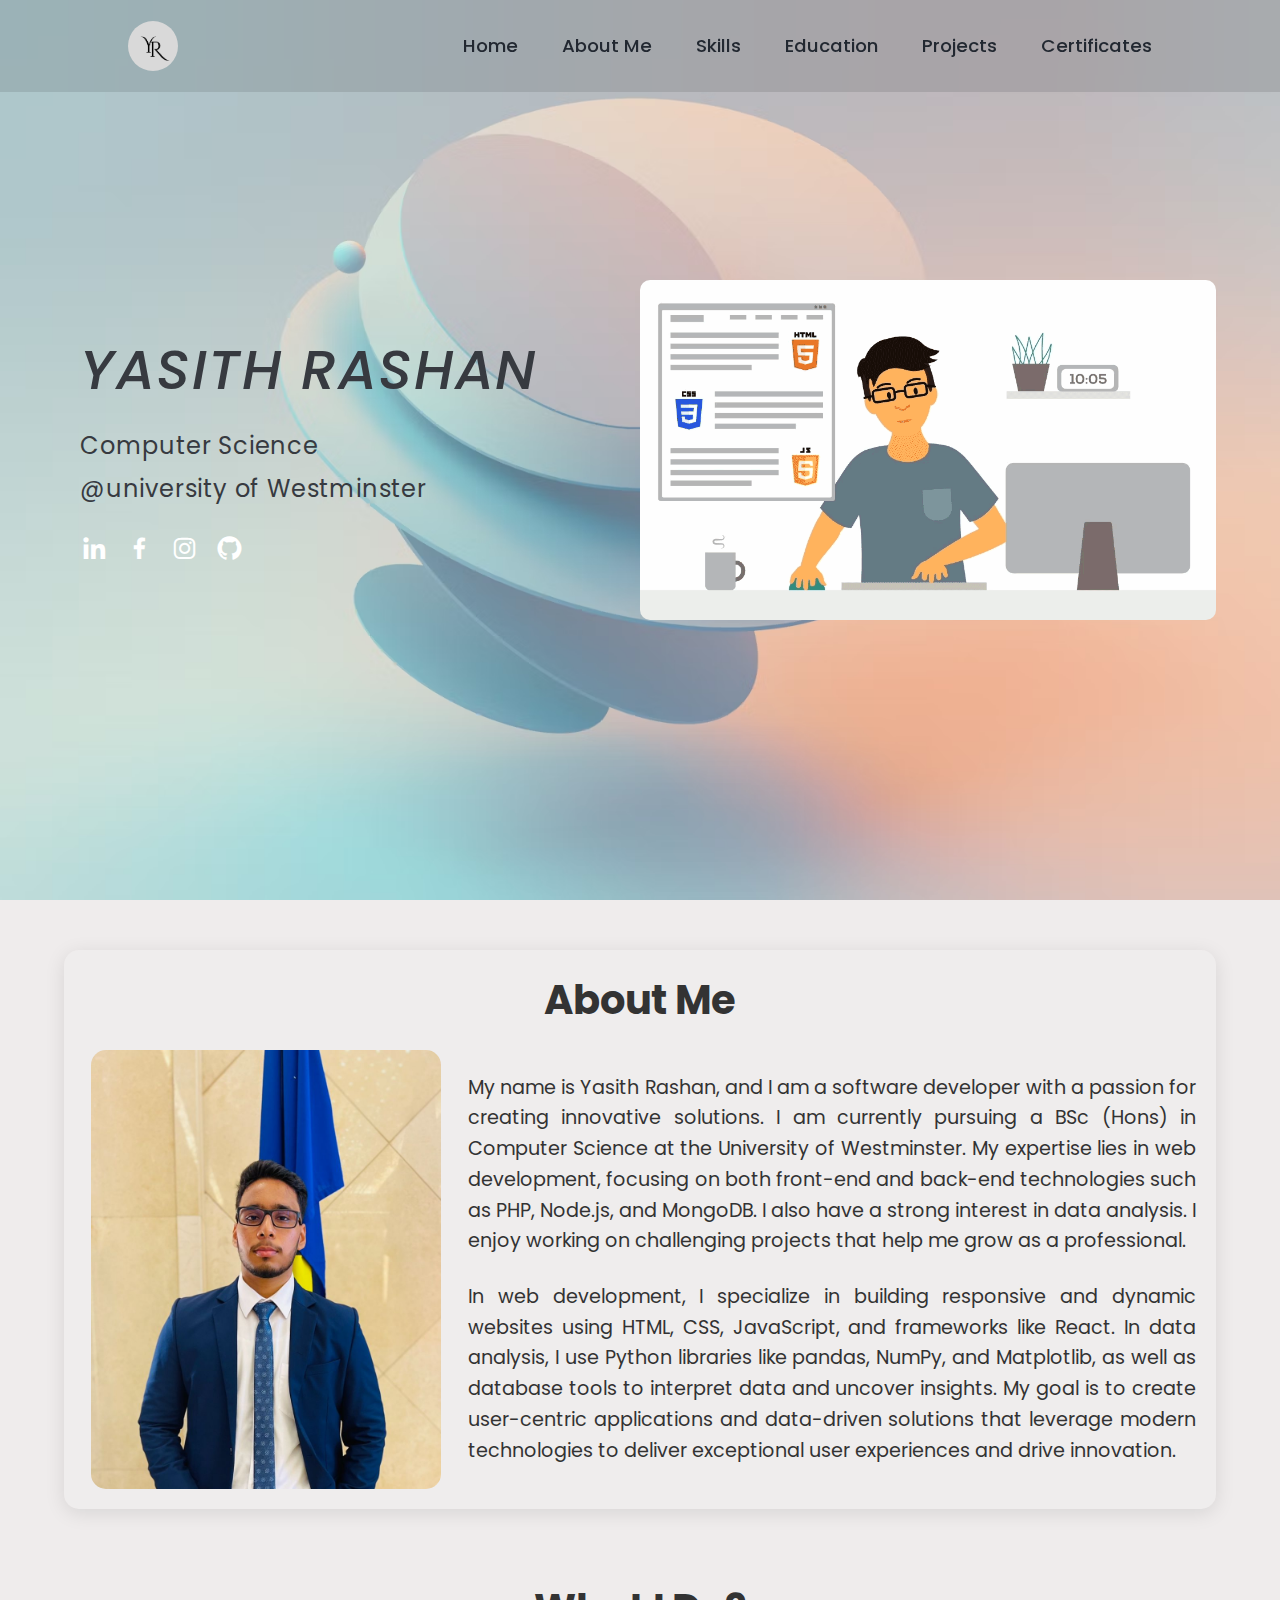
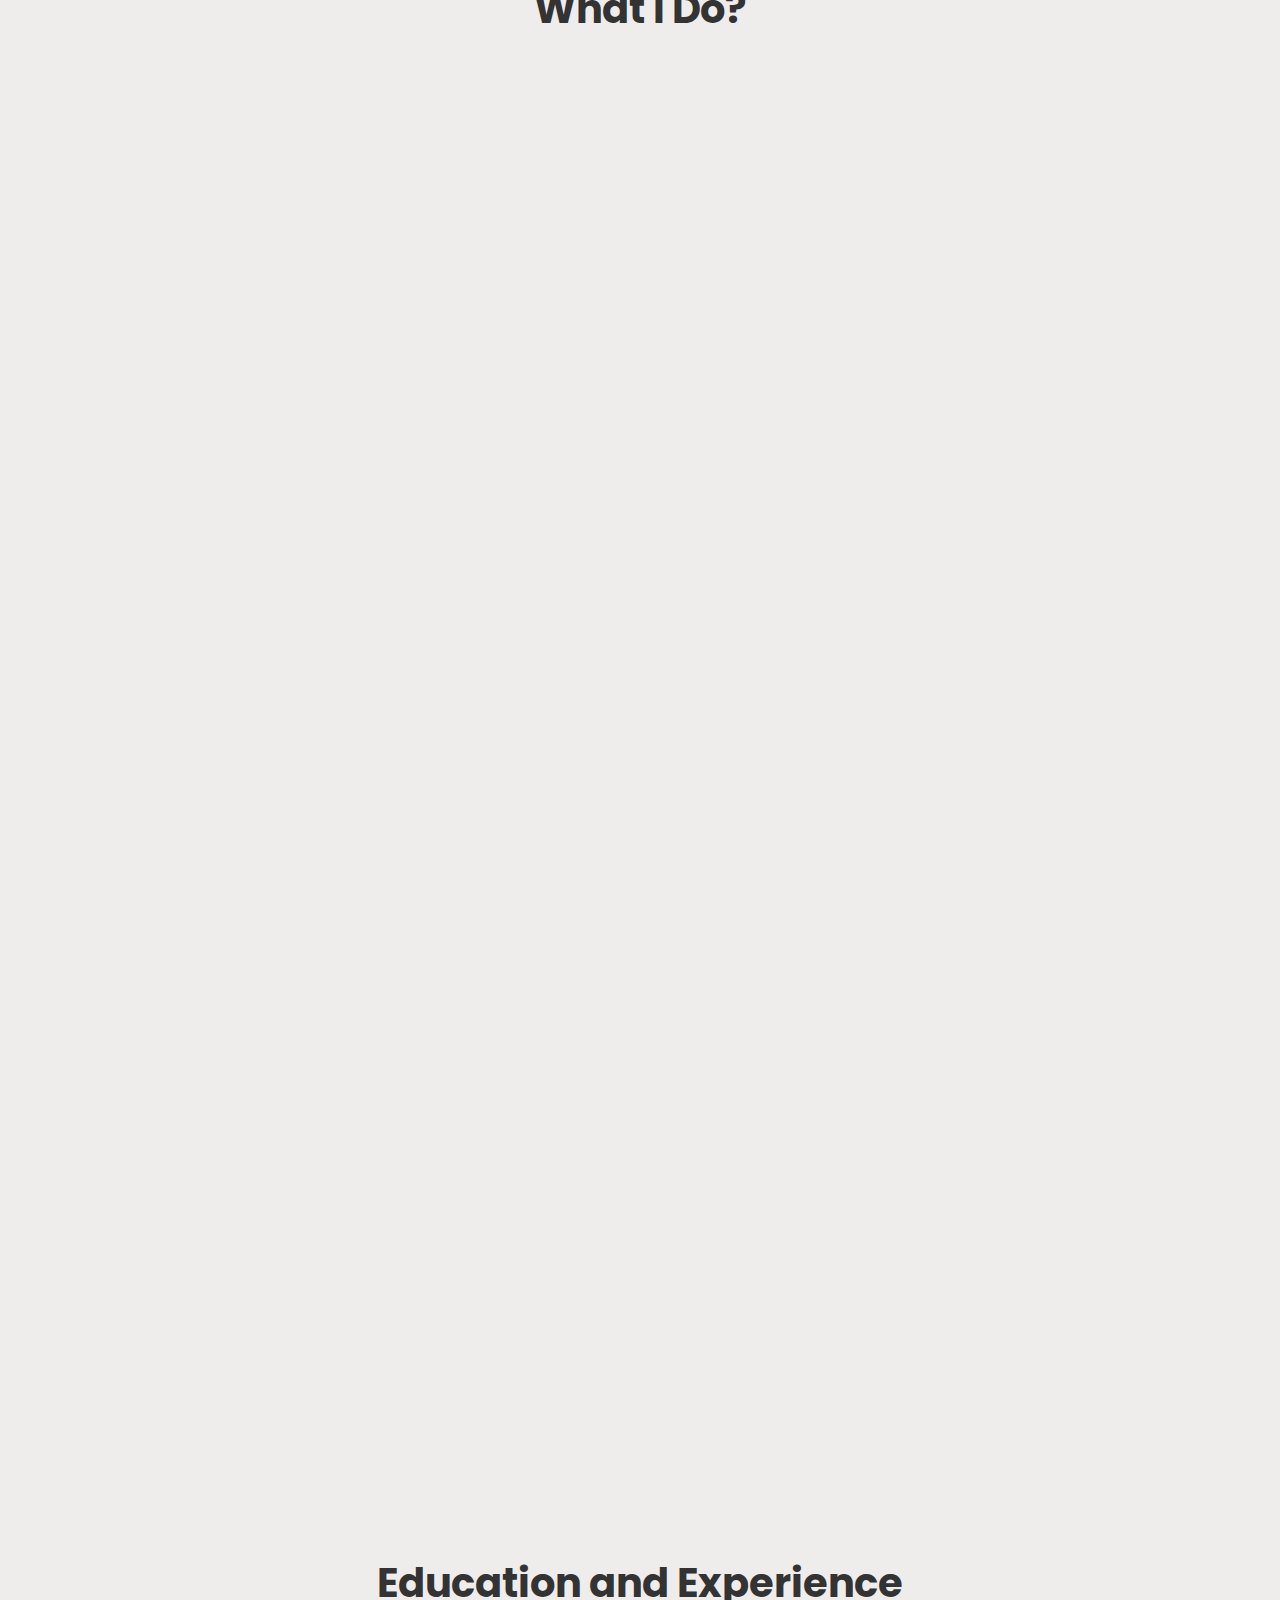
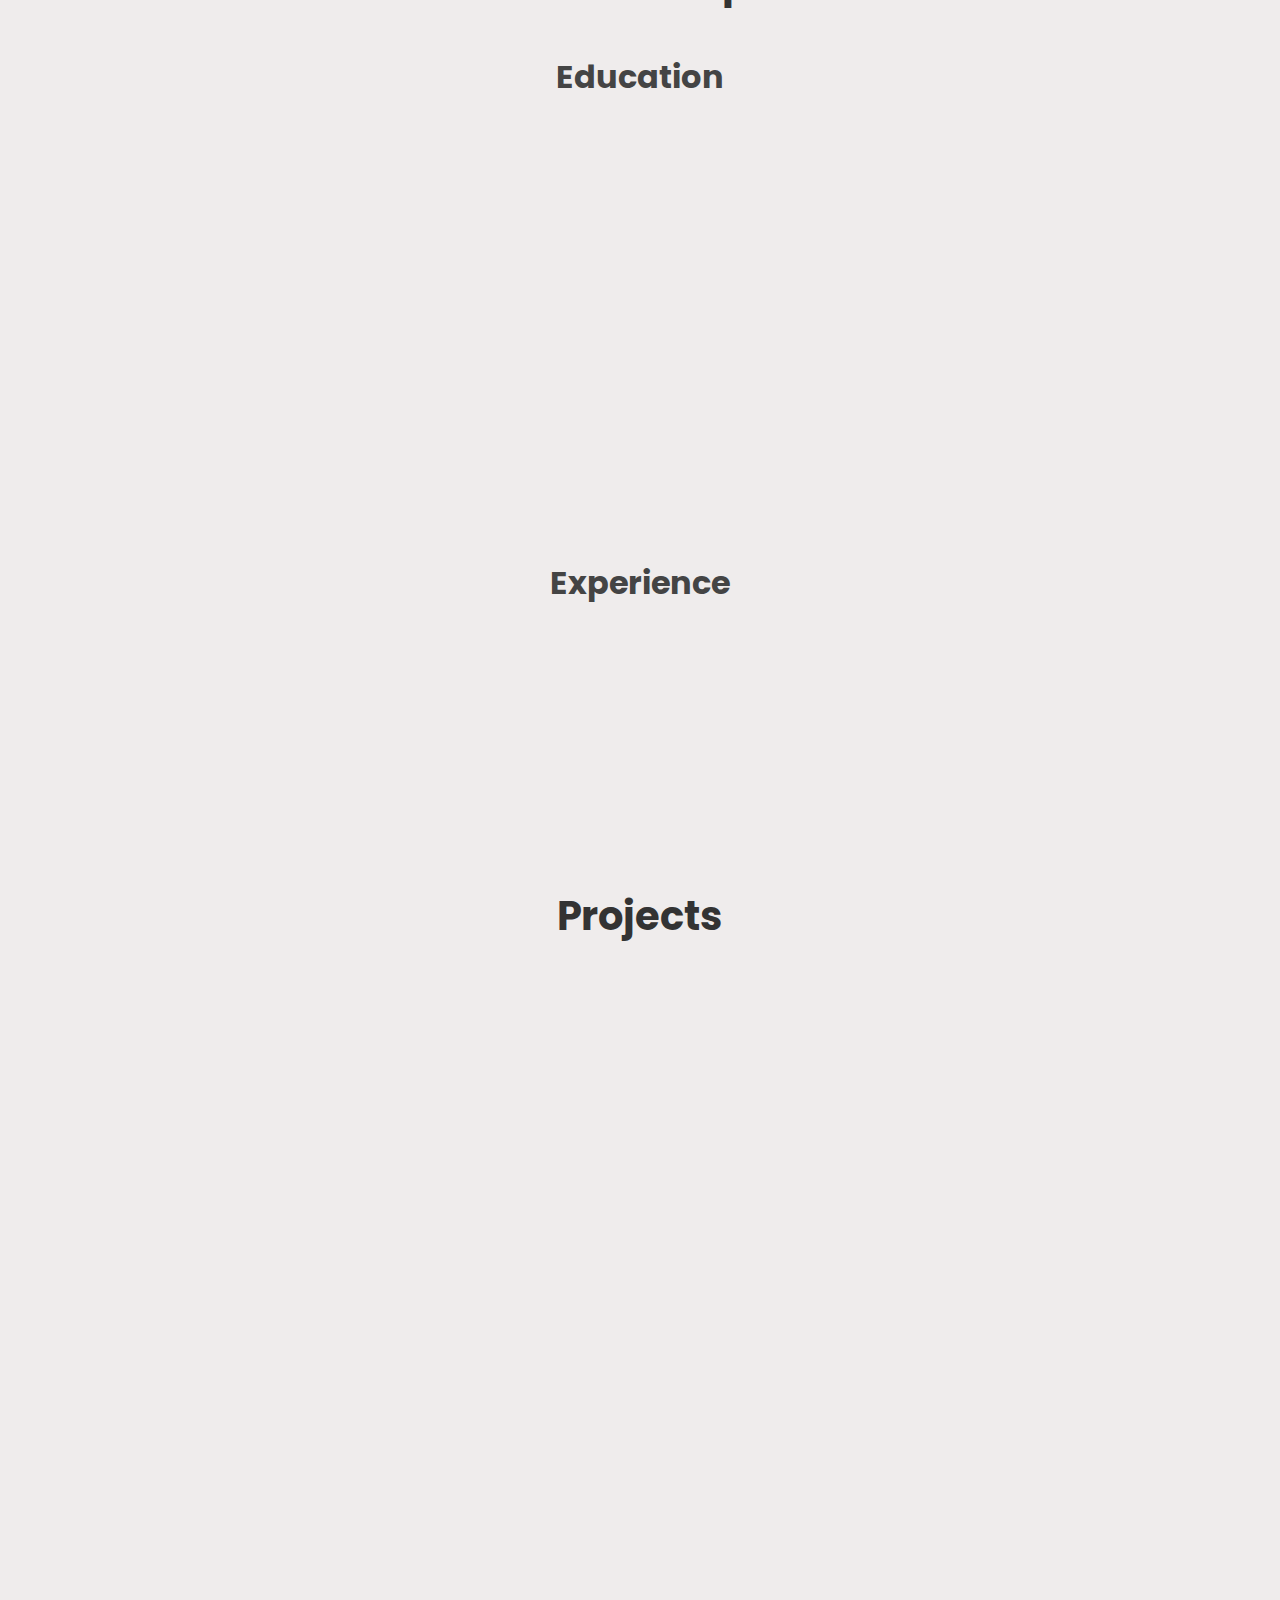
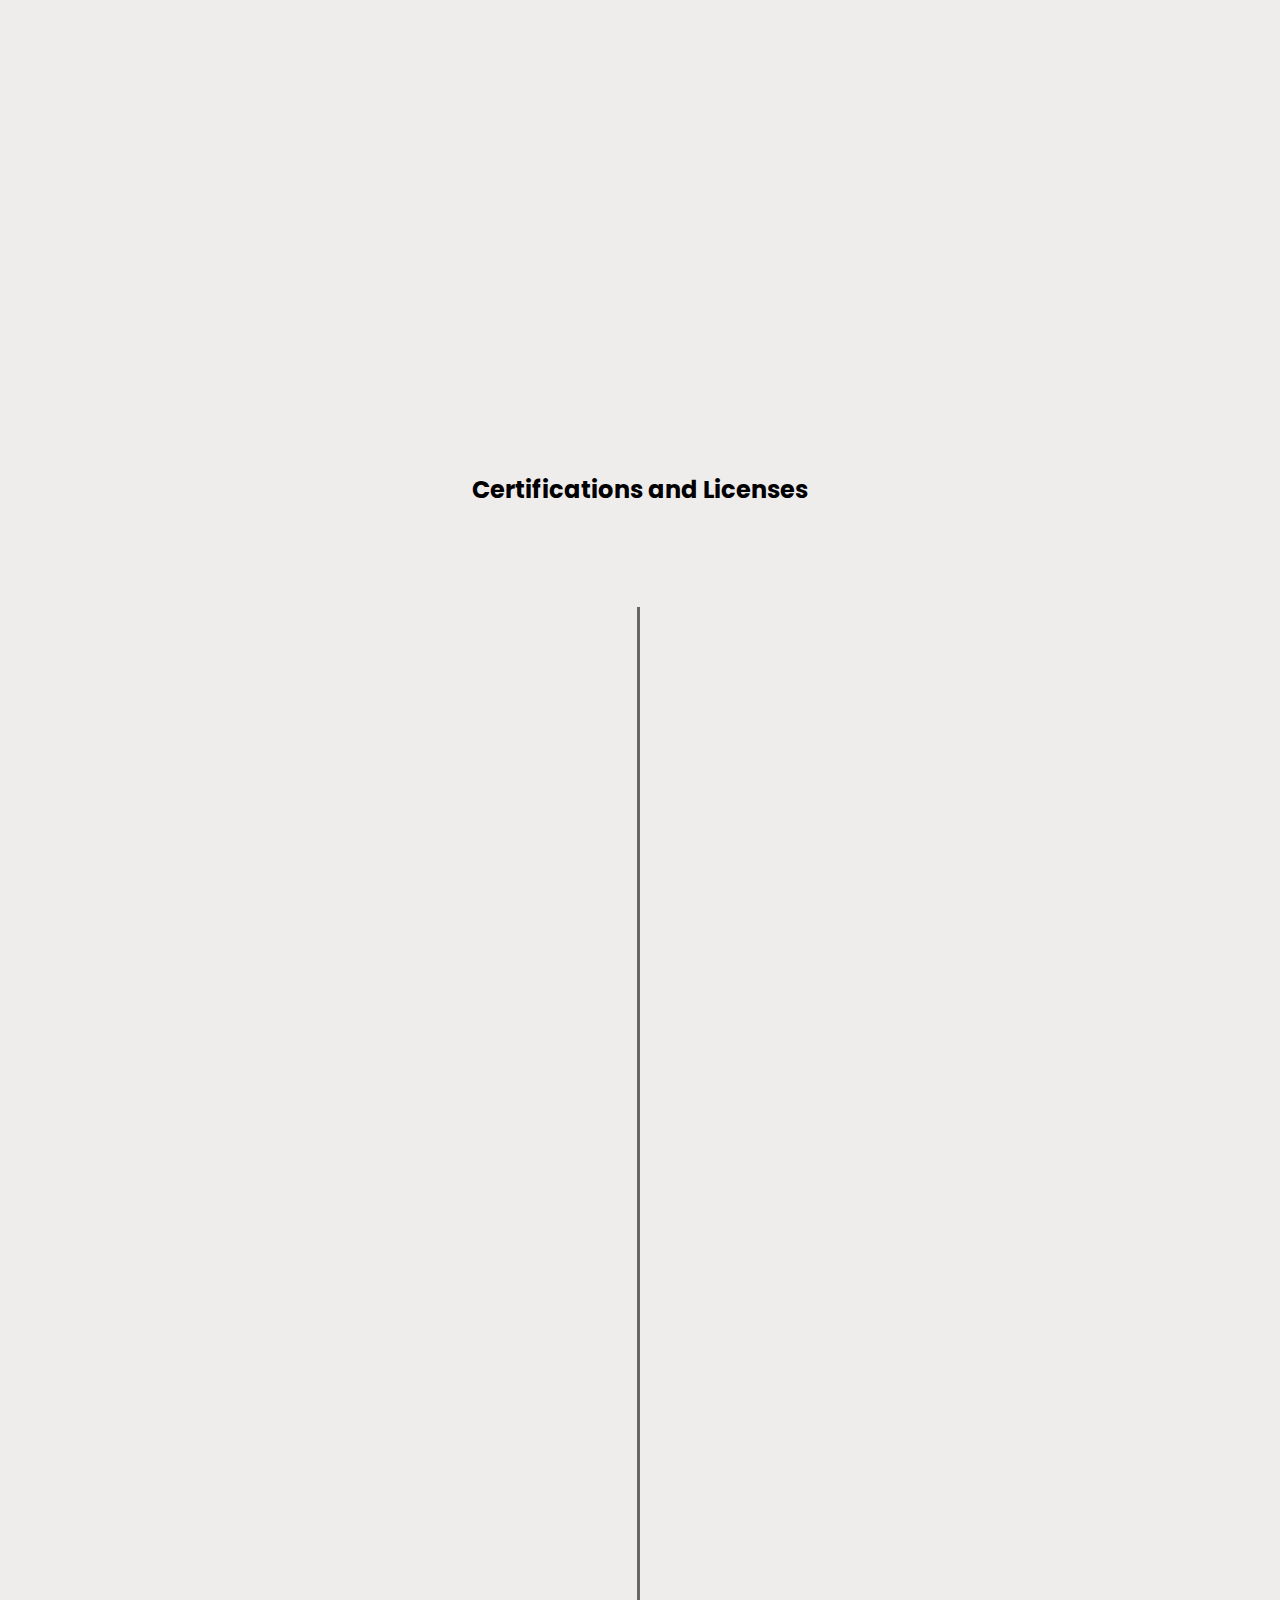
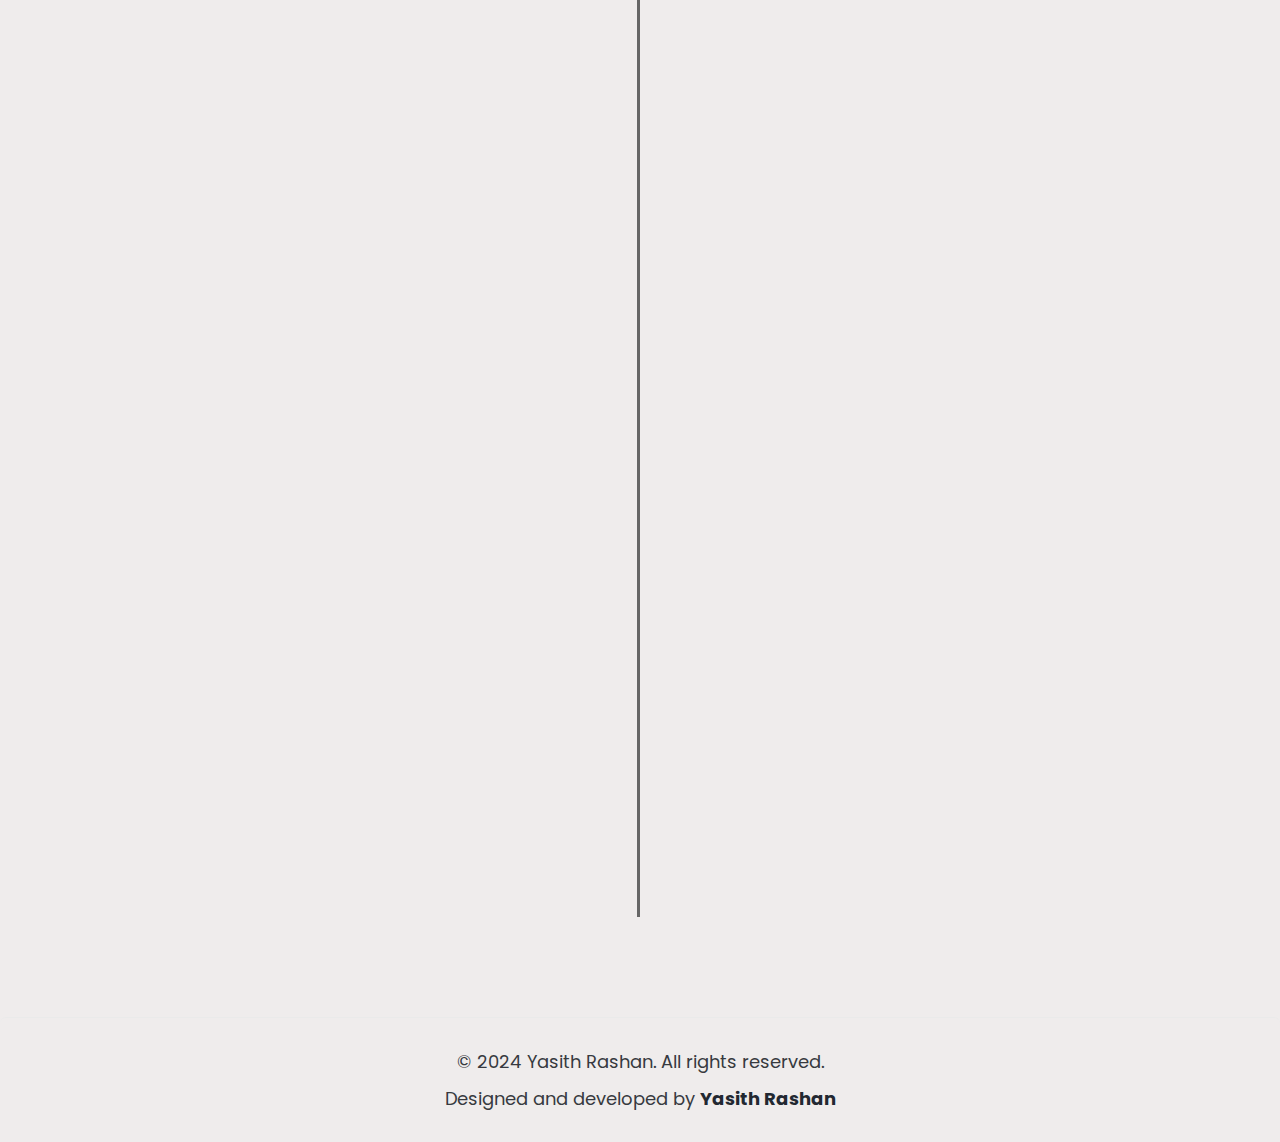
==== index.html @ 1d03f6ee "Add styles" ====
<!DOCTYPE html>
<html lang="en">
<head>
    <meta charset="UTF-8">
    <meta name="viewport" content="width=device-width, initial-scale=1.0">
    <link href='https://unpkg.com/boxicons@2.1.4/css/boxicons.min.css' rel='stylesheet'>
    <title>Yasith Rashan</title>

    <!-- Links  -->

    <link rel="stylesheet" href="css-files/hero-section.css">
    <link rel="stylesheet" href="css-files/about-me-section.css">
    <link rel="stylesheet" href="css-files/skill-section.css">
    <link rel="stylesheet" href="css-files/education-section.css">
    <link rel="stylesheet" href="css-files/certification-section.css">
    <link rel="stylesheet" href="css-files/project-section.css">
    <link rel="stylesheet" href="css-files/footer-section.css">
    <link rel="stylesheet" href="css-files/go-to-top.css">

</head>
<body>

    <!-- ****************************************** First Container *******************************************  -->

    <div class="first-container" id="home">

        <!-- ***************************************Navigation Bar *******************************************  -->
        <header class="header">
            <img src="assets/Logo.png" alt="Logo">

            <input type="checkbox" id="check">
            <label for="check" class="icons">
                <i class='bx bx-menu' id="menu-icon"></i>
                <i class='bx bx-x' id="close-icon"></i>
            </label>

            <nav class="navbar">
                <a href="#home" style="--i:0;" onclick="closeNavbar()">Home</a>
                <a href="#about-me" style="--i:1;" onclick="closeNavbar()">About Me</a>
                <a href="#skills" style="--i:2;" onclick="closeNavbar()">Skills</a>
                <a href="#education" style="--i:3;" onclick="closeNavbar()">Education</a>
                <a href="#projects" style="--i:4;" onclick="closeNavbar()">Projects</a>
                <a href="#certificates" style="--i:3;" onclick="closeNavbar()">Certificates</a>

            </nav>
        </header>

        <a href="#" class="go-to-top" id="goToTop">
            <i class="bx bx-up-arrow-alt"></i>
        </a>
        

        <!-- ************************************Display Section ******************************************** -->

        <div class="hero-section">
            <div class="hero-details">
                <h1>YASITH RASHAN</h1>
                <h3>Computer Science</h3>
                <h3>@university of Westminster</h3>

                <div class="social-media-icons">
                    <a href="https://www.linkedin.com/in/yasith-rashan-a44b54295/" target="_blank" class="social-icon">
                        <i class='bx bxl-linkedin'></i>
                    </a>
                    <a href="https://www.facebook.com/share/QK5w5FniqzztccF5/?mibextid=LQQJ4d"target="_blank" class="social-icon">
                        <i class='bx bxl-facebook'></i>
                    </a>
                    <a href="https://www.instagram.com/yxsiya?igsh=MXowbGZyZjNlNXlx&utm_source=qr" target="_blank" class="social-icon">
                        <i class='bx bxl-instagram'></i>
                    </a>
                    <a href="https://github.com/yasithrashan2003" target="_blank" class="social-icon">
                        <i class='bx bxl-github'></i>
                    </a>
                </div>
            </div>

            <div class="gif-image-section">
                <img src="assets/Background Gif.gif" alt="">
            </div>
        </div>
    </div>


    <!--  ******************************About Me Section ********************************************************** -->

    <div class="about-me-container" id="about-me">
        <h1 class="about-me-title">About Me</h1>
        <div class="about-me-content">
            <div class="col-1">
                <img src="assets/yasith.jpeg" alt="Your Photo">
            </div>
            <div class="details">
                <p class="about-me-text">
                    My name is Yasith Rashan, and I am a software developer with a passion for creating innovative solutions. I am currently pursuing a BSc (Hons) in Computer Science at the University of Westminster. My expertise lies in web development, focusing on both front-end and back-end technologies such as PHP, Node.js, and MongoDB. I also have a strong interest in data analysis. I enjoy working on challenging projects that help me grow as a professional.
                </p>
                <br>
                <p class="about-me-text">
                    In web development, I specialize in building responsive and dynamic websites using HTML, CSS, JavaScript, and frameworks like React. In data analysis, I use Python libraries like pandas, NumPy, and Matplotlib, as well as database tools to interpret data and uncover insights. My goal is to create user-centric applications and data-driven solutions that leverage modern technologies to deliver exceptional user experiences and drive innovation.
                </p>
            </div>
        </div>
    </div>
    


    <!-- ***************************************** Skills Section *********************************************************  -->


    <div class="skill-container" id="skills">
        <h1>What I Do?</h1>
        <div class="skill-category">
            <h2>Web Development</h2>
            <img src="assets/web Development.gif" alt="Web development skills">
            <p>
                As a web developer, I am proficient in creating dynamic and responsive websites. My experience includes working with HTML5, CSS3, JavaScript, and Bootstrap to build interactive and visually appealing web applications. I focus on writing clean, maintainable code and implementing best practices to ensure high-quality user experiences.
            </p>
            
            <h3>Tools I Used</h3>
            <div class="skills-images">
                <img src="assets/html5.webp" alt="HTML5">
                <img src="assets/css logo.webp" alt="CSS3">
                <img src="assets/Java-Script-Logo.png" alt="JavaScript">
                <img src="assets/Bootstrap_logo.png" alt="Bootstrap">

            </div>
        </div>
        
        <div class="skill-category">
            <h2>Data Analyst</h2>
            <img src="assets/Data Analyst.gif" alt="Data analysis skills">
            <p>
                In my role as a data analyst, I specialize in transforming raw data into actionable insights. I use various tools and techniques to analyze data, create visualizations, and generate reports that support data-driven decision-making. My expertise includes working with Power BI, Tableau, Excel, MySQL, and Python libraries such as pandas, NumPy, and Matplotlib to uncover trends, patterns, and key metrics.
            </p>
            
            <h3>Tools I Used</h3>
            <div class="skills-images">
                <img src="assets/Microsoft-Power-BI-Symbol.png" alt="Power BI">
                <img src="assets/Tableau-Logo.png" alt="Tableau">
                <img src="assets/excel-logo.webp" alt="Excel">
                <img src="assets/Sql_data_base_with_logo.png" alt="sql">
                <img src="assets/Python-logo-notext.svg.png" alt="Python">
                
            </div>
        </div>
    </div>


    <!-- ********************************** Education Section ************************************************************* -->

    <div class="education-container" id="education">
        <h1>Education and Experience</h1>
        <main class="row">
            <!-- Education Section -->
            <section class="col">
                <header class="title">
                    <h2>Education</h2>
                </header>
                <div class="contents">
                    
                    <div class="box">
                        <div class="education-logo">
                            <img src="assets/UOW.jpg" alt="University of Westminster">
                        </div>
                        <div class="education-text">
                            <h4>2023 - Current</h4>
                            <h3>BSc (Hons) Computer Science</h3>
                            <p>Currently pursuing a BSc (Hons) in Computer Science at the University of Westminster, focusing on advanced programming and software development.</p>
                        </div>
                    </div>

                    <div class="box">
                        <div class="education-logo">
                            <img src="assets/IIT.png" alt="IIT">
                        </div>
                        <div class="education-text">
                            <h4>2023 JAN - 2023 SEP</h4>
                            <h3>Foundation Certificate in Higher Education</h3>
                            <p>Obtained a Foundation Certificate in Higher Education from the Informatics Institute of Technology, awarded with merit for outstanding performance.</p>
                        </div>
                    </div>

                    <div class="box">
                        <div class="education-logo">
                            <img src="assets/IIT.png" alt="IIT">
                        </div>
                        <div class="education-text">
                            <h4>2023 JAN - 2023 SEP</h4>
                            <h3>Foundation Certificate in Higher Education</h3>
                            <p>Obtained a Foundation Certificate in Higher Education from the Informatics Institute of Technology, awarded with merit for outstanding performance.</p>
                        </div>
                    </div>

                    
                </div>
            </section>
    
            <!-- Experience Section -->
            <section class="col">
                <header class="title">
                    <h2>Experience</h2>
                </header>
                <div class="contents">
                    <div class="box">
                        <div class="education-logo">
                            <img src="" alt="">
                        </div>
                        <div class="education-text">
                            <h4>-</h4>
                            <h3>-</h3>
                            <p>No professional experience to date.</p>
                        </div>
                    </div>
                </div>
            </section>
        </main>
    </div>



    
    <!--  ************************************ Project Sections ******************************************************  -->


    <div class="projects-container" id="projects">
        <h1>Projects</h1>
        <main class="proj-row">
            <!-- Project Section -->
            <section class="proj-col">

                <div class="project-contents">
                    
                    <div class="project-box">
                        <img src="assets/Portfolio-Website.jpg" alt="Personal Portfolio Website" class="project-img">
                        <div class="project-details">
                            <h4>Personal Portfolio Website</h4>
                            <h3>2024 AUG</h3>
                            <p>I created a personal portfolio website using HTML, CSS, and JavaScript.</p>
                            <div class="project-links">
                                <a href="https://yasith-rashan-website.vercel.app/" target="_blank">Live Demo</a>
                                <a href="https://github.com/yasithrashan2003/Yasith-Rashan-Website" target="_blank">GitHub</a>
                            </div>
                        </div>
                    </div>
    
                    <div class="project-box">
                        <img src="assets/Music -Player-Project.jpg" alt="Music Player App" class="project-img">
                        <div class="project-details">
                            <h4>Music Player App</h4>
                            <h3>2024 AUG</h3>
                            <p>A web application for playing music tracks with features such as progress tracking and playlist management.</p>
                            <div class="project-links">
                                <a href="https://yasithrashan2003.github.io/Music-Player/" target="_blank">Live Demo</a>
                                <a href="https://github.com/yasithrashan2003/Music-Player" target="_blank">GitHub</a>
                            </div>
                        </div>
                    </div>
    
                    <div class="project-box">
                        <img src="assets/qrcode.jpg" alt="QR Code Generator" class="project-img">
                        <div class="project-details">
                            <h4>Python QR Code Generator</h4>
                            <h3>2024 AUG</h3>
                            <p>Developed a Python-based tool to generate QR codes for my portfolio, enhancing accessibility and ease of sharing. The project showcases my ability to integrate Python scripting for practical applications.</p>
                            <div class="project-links">
                                <a href="https://github.com/yasithrashan2003/Python-QR-Code" target="_blank">GitHub</a>
                            </div>
                        </div>
                    </div>
    
                    <div class="project-box">
                        <img src="assets/Tablue Project.png" alt="AirBnB Tableau Project" class="project-img">
                        <div class="project-details">
                            <h4>AirBnB Tableau Project</h4>
                            <h3>2024 JUL</h3>
                            <p>An interactive web application that provides a dynamic and visually engaging platform for exploring and managing AirBnB listings. Features include advanced search filters, user reviews, and booking options, all designed to enhance the user experience.</p>
                            <div class="project-links">
                                <a href="https://public.tableau.com/app/profile/yasith.rashan/viz/AirBnBFullProject_17225271825220/Dashboard1" target="_blank">Live Demo</a>
                                <a href="https://github.com/yasithrashan2003" target="_blank">GitHub</a>
                            </div>
                        </div>
                    </div>    
    
                    <div class="project-box">
                        <img src="assets/Power Bi Project.png" alt="World Population Growth Dashboard" class="project-img">
                        <div class="project-details">
                            <h4>World Population Growth</h4>
                            <h3>2024 JUL</h3>
                            <p>Developed an interactive Power BI dashboard to visualize global population trends in 2023 and 2024. By transforming complex demographic data into clear visualizations, I provided actionable insights for stakeholders. Key features include interactive maps, demographic breakdowns, and trend analysis, enabling data-driven decision-making.</p>
                            <div class="project-links">
                                <a href="https://app.powerbi.com/view?r=eyJrIjoiZmUyNjMzYjMtZThiNy00ZmQ5LWFmYjItNmM4M2YwNTQyZDU2IiwidCI6IjlhNWI1NjkxLWE0NTEtNDllNy05M2RlLTljNjFjYjA0MzI4YiIsImMiOjEwfQ%3D%3D" target="_blank">Live Demo</a>
                                <a href="https://github.com/yasithrashan2003" target="_blank">GitHub</a>
                            </div>
                        </div>
                    </div>    
                </div>
        



            </section>
        </main>
    </div>
    

    <!-- *********************** Certifications and Licenses Section **************************  -->

    <div class="certificate-boxes" id="certificates">
        <div class="certification-title">
            <h2>Certifications and Licenses</h2> 
        </div>

        <div class="timeline">
            <div class="certificate-container left-container">
                <img src="assets/IIT.png" alt="">
                <div class="text-box">
                    <h2>Analyzing and Visualization Data with MS Power BI</h2>
                    <small>2024-2024</small>
                    <p>Informatics Institute of Technology</p>
                    <span class="left-container-arrow"></span>

                    <div class="certificate-image">
                        <img src="assets/Certificates/Power Bi.jpg" alt="">
                    </div>

                </div>
            </div>

            <div class="certificate-container right-container">
                <img src="assets/University_of_Moratuwa_logo.png" alt="">
                <div class="text-box">
                    <h2>Python for Beginners</h2>
                    <small>2024-2024</small>
                    <p>University of Moratuwa</p>
                    <span class="right-container-arrow"></span>

                    <div class="certificate-image">
                        <img src="assets/Certificates/Moratuwa Python.jpg" alt="">
                    </div>

                </div>
            </div>


            <div class="certificate-container left-container">
                <img src="assets/Linkdin-Logo.png" alt="">
                <div class="text-box">
                    <h2>Java Object Oriented Programming</h2>
                    <small>2024-2024</small>
                    <p>LinkedIn Learning</p>
                    <span class="left-container-arrow"></span>
                    <div class="certificate-image">
                        <img src="assets/Certificates/Java oop.png" alt="">
                    </div>
                </div>
            </div>

            <div class="certificate-container right-container">
                <img src="assets/Linkdin-Logo.png" alt="">
                <div class="text-box">
                    <h2>Java Beginners</h2>
                    <small>2024-2024</small>
                    <p>Linkdin Learning</p>
                    <span class="right-container-arrow"></span>
                    <div class="certificate-image">
                        <img src="assets/Certificates/Java.png" alt="">
                    </div>
                </div>
            </div>

            <div class="certificate-container left-container">
                <img src="assets/HackerRank_Icon-1000px.png" alt="">
                <div class="text-box">
                    <h2>SQL Beginners</h2>
                    <small>2024-2024</small>
                    <p>Hacker Rank</p>
                    <span class="left-container-arrow"></span>
                    <div class="certificate-image">
                        <img src="assets/Certificates/SQL HR.png" alt="">
                    </div>
                </div>
            </div>

            <div class="certificate-container right-container">
                <img src="assets/Linkdin-Logo.png" alt="">
                <div class="text-box">
                    <h2>Tableau to Discover Buisness Inteligence</h2>
                    <small>2024-2024</small>
                    <p>Linkdin Learning</p>
                    <span class="right-container-arrow"></span>
                    <div class="certificate-image">
                        <img src="assets/Certificates/Tableau-Certificate.png" alt="">
                    </div>
                </div>
            </div>




        </div>
    </div>




    <!-- ****************************************** Footer Section *********************** -->

     <footer>
        <div class="footer-content">
            <p>&copy; 2024 Yasith Rashan. All rights reserved.</p>
            <p>Designed and developed by <a href="" target="_blank">Yasith Rashan</a></p>
        </div>
    </footer>


    <!-- Java Script  -->
     <script src="script-files/certificate-script.js"></script>
     <script src="script-files/project-script.js"></script>
     <script src="script-files/education-script.js"></script>
     <script src="script-files/skill-sript.js"></script>
     <script src="script-files/nav-bar-script.js"></script>
     <script src="script-files/go-to-top-script.js"></script>

</body>
</html>
---- css-files/hero-section.css ----
@import url('https://fonts.googleapis.com/css2?family=Poppins:ital,wght@0,100;0,200;0,300;0,400;1,500&display=swap');

* {
    margin: 0;
    padding: 0;
    box-sizing: border-box;
    font-family: "Poppins", sans-serif;
}

body {
    margin: 0;
    width: 100%;
    overflow-x: hidden;
    /* background-image: url('../assets/White-Background.avif'); 
    background-size: cover;
    background-position: center;
    background-attachment: fixed; */
    /* background: #EEEDEB; */
    background: #EFECEC;
    
    
}

/* Navigation Bar Css */
.header {
    position: fixed;
    top: 0;
    left: 0;
    width: 100%;
    padding: 1.3rem 10%;
    display: flex;
    justify-content: space-between;
    align-items: center;
    z-index: 100;
    
}

.header::before {
    content: "";
    position: absolute;
    top: 0;
    left: 0;
    width: 100%;
    height: 100%;
    background: rgba(0, 0, 0, 0.1);
    backdrop-filter: blur(50px);
    z-index: -1;
}




.header img {
    width: 50px;
    border-radius: 50%;
}

.navbar a {
    text-decoration: none;
    font-size: 1.15rem;
    color:#222831;
    font-weight: 500;
    margin-left: 2.5rem;
}

#check {
    display: none;
}

.icons {
    position: absolute;
    right: 5%;
    font-size: 2.8rem;
    color: #1E201E;
    cursor: pointer;
    display: none;
}

/* Breakpoints */
@media (max-width: 992px) {
    .header {
        padding: 1.3rem 5%;
    }
}

@media (max-width: 880px) {
    .icons {
        display: inline-flex;
        color: #373A40;
    }

    #check:checked ~ .icons #menu-icon {
        display: none;
        
    }

    .icons #close-icon {
        display: none;
    }

    #check:checked ~ .icons #close-icon {
        display: block;
    }

    .navbar {
        position: absolute;
        top: 100%;
        left: 0;
        width: 100%;
        height: 0;
        backdrop-filter: blur(20px);
        background-color: rgba(255, 255, 255, 0.5); 
        box-shadow: 0.5rem 1px rgba(0, 0, 0, 0.1);
        overflow: hidden;
        transition: height 0.3s ease;
    }
    

    #check:checked ~ .navbar {
        height: 20.7rem;
    }

    .navbar a {
        display: block;
        font-size: 1.1rem;
        margin: 1.5rem 0;
        text-align: center;
        transform: translateY(-50px);
        opacity: 0;
        transition: transform 0.3s ease, opacity 0.3s ease;
    }

    #check:checked ~ .navbar a {
        transform: translateY(0);
        opacity: 1;
        transition-delay: calc(0.15s * var(--i));
    }
}

/* ***************************************************Container Css  *************************************************************************** */
.first-container {
    display: flex;
    flex-direction: column;
    align-items: center;
    justify-content: center;
    min-height: 100vh;
    width: 100%;
    position: relative;
    background-image: url('../assets/Light-Background.avif');
    background-size: cover;
    background-position: center;
    background-attachment: fixed;
    padding: 2rem;
}

.hero-section {
    display: flex;
    align-items: center;
    justify-content: space-between;
    width: 100%;
    padding: 2rem;
}

.hero-details {
    flex: 1;
    max-width: 45%;
    color: #fff;
    text-align: left;
    padding: 1rem;
}

.hero-details h1 {
    font-size: 3.5rem;
    margin-bottom: 1rem;
    text-transform: uppercase;
    letter-spacing: 0.1rem;
    font-weight: 500;
    font-style: italic;
    color: #373A40;

}

.hero-details h3 {
    font-size: 1.5rem;
    margin-bottom: 0.5rem;
    font-weight:400;
    letter-spacing: 0.05rem;
    color: #373A40;
    color: linear-gradient(90deg, rgba(19,75,112,1) 24%, rgba(80,140,155,1) 73%);
}

.social-media-icons {
    margin-top: 1.5rem;
    display: flex;
    gap: 1rem;
}

.social-media-icons a {
    color:rgb(255, 255, 255);
    font-size: 1.8rem;
    transition: color 0.3s ease;
}

.social-media-icons a:nth-child(1):hover {
    color: #0e76a8;
}

.social-media-icons a:nth-child(2):hover {
    color: #1877f2;
}

.social-media-icons a:nth-child(3):hover {
    color: #e4405f;
}

.social-media-icons a:nth-child(4):hover {
    color: #333;
}

.gif-image-section {
    flex: 1;
    max-width: 50%;
    display: flex;
    justify-content: center;
    align-items: center;
}

.gif-image-section img {
    width: 100%;
    max-width: 600px;
    height: auto;
    border-radius: 10px;
}

/* Enhanced Media Queries */

/* Tablets (up to 1024px) */
@media (max-width: 1024px) {
    .hero-section {
        padding: 1.5rem;
    }

    .hero-details h1 {
        font-size: 2.8rem;
    }

    .hero-details h3 {
        font-size: 1.4rem;
    }

    .social-media-icons a {
        font-size: 1.6rem;
    }

    .gif-image-section img {
        max-width: 90%;
    }
}

/* Small Tablets (up to 768px) */
@media (max-width: 768px) {
    .hero-section {
        flex-direction: column;
        padding: 1rem;
        text-align: center;
    }

    .hero-details {
        max-width: 100%;
        padding: 1rem 0;
    }

    .hero-details h1 {
        font-size: 2.5rem;
    }

    .hero-details h3 {
        font-size: 1.2rem;
    }

    .social-media-icons {
        justify-content: center;
        margin-top: 1rem;
    }

    .gif-image-section {
        max-width: 100%;
        margin-top: 1.5rem;
    }

    .gif-image-section img {
        max-width: 80%;
    }
}

/* Mobile Devices (up to 480px) */
@media (max-width: 480px) {
    .hero-details {
        text-align: center; /* Center-align text within the container */
    }

    .hero-details h1 {
        font-size: 2rem;
        text-align: center; /* Center-align the h1 text */
    }

    .hero-details h3 {
        font-size: 1rem;
        text-align: center; /* Center-align the h3 text */
    }

    .social-media-icons a {
        font-size: 1.5rem;
    }

    .gif-image-section img {
        max-width: 100%;
    }

   
}

/* Tablet screens (768px and up) */
@media (max-width: 1024px) {
    body {
        background-size: cover;
        background-position: center;
    }
}

/* Mobile phones (768px and down) */
@media (max-width: 768px) {
    body {
        background-size: cover;
        background-position: center;
    }
}

/* Media query for tablets (landscape and portrait) */
@media (max-width: 1024px) {
    .first-container {
        padding: 1.5rem;
        background-attachment: scroll; /* Prevent background from fixed position on tablets */
    }
}

/* Media query for phones (portrait) */
@media (max-width: 768px) {
    .first-container {
        padding: 1rem;
        background-attachment: scroll; /* Prevent background from fixed position on smaller screens */
    }
}

/* Media query for small phones (portrait) */
@media (max-width: 480px) {
    .first-container {
        padding: 0.5rem;
        background-attachment: scroll; /* Adjust as needed */
    }
}
---- css-files/about-me-section.css ----
/* About-Me  */

.about-me-container {
    position: relative;
    width: 100%;
    max-width: 90%;
    /* background: rgba(255, 255, 255, 0.2);  */
    background-color: rgba(250, 250, 250, 0.1);
    padding: 20px;
    border-radius: 15px;
    box-shadow: 0 4px 20px rgba(0, 0, 0, 0.1);
    margin-top: 50px;
    margin-left: auto;
    margin-right: auto;
}

.about-me-title {
    font-size: 2.5rem;
    color: #333;
    margin-bottom: 20px;
    text-align: center;
    width: 100%;
}

.about-me-content {
    display: flex;
    align-items: center;
    justify-content: space-between;
    gap: 20px; /* Space between image and details */
}

.col-1 {
    flex: 1;
    display: flex;
    justify-content: center;
}

.col-1 img {
    width: 100%;
    max-width: 350px;
    border-radius: 15px;
    object-fit: cover;
}

.details {
    flex: 2;
}

.details p {
    color: #333;
    text-align: justify;
}

.about-me-text {
    font-size: 1.2rem;
    color: #666;
    line-height: 1.6;
    text-align: justify;
}

/* Responsive design */
@media (max-width: 992px) {
    .about-me-content {
        flex-direction: column;
        align-items: center;
    }

    .col-1 img {
        max-width: 300px;
    }

    .details {
        text-align: center; /* Center details text */
        padding: 0 20px; /* Add some padding for better readability */
    }

    .about-me-title {
        font-size: 2.2rem;
    }
}

@media (max-width: 768px) {
    .about-me-container {
        padding: 20px 15px;
    }

    .about-me-title {
        font-size: 2rem;
    }

    .about-me-content {
        gap: 15px;
    }

    .col-1 img {
        max-width: 250px;
    }

    .about-me-text {
        font-size: 1.1rem;
    }
}

@media (max-width: 576px) {
    .about-me-container {
        padding: 15px 10px;
        margin-top: 30px;
    }

    .about-me-title {
        font-size: 1.8rem;
    }

    .col-1 img {
        max-width: 200px;
    }

    .about-me-text {
        font-size: 1rem;
    }
}

@media (max-width: 360px) {
    .about-me-container {
        padding: 10px;
        margin-top: 20px;
    }

    .about-me-title {
        font-size: 1.5rem;
    }

    .about-me-content {
        gap: 10px;
    }

    .col-1 img {
        max-width: 150px;
    }

    .about-me-text {
        font-size: 0.9rem;
    }
}
---- css-files/skill-section.css ----
.skill-container {
    width: 90%;
    max-width: 1200px;
    background: rgba(255, 255, 255, 0);
    padding: 30px;
    border-radius: 15px;
    display: flex;
    flex-direction: column;
    align-items: center;
    margin: 40px auto; /* Center horizontally and add vertical spacing */
}

.skill-container h1 {
    font-size: 2.5rem;
    margin-bottom: 20px;
    color: #333;
    text-align: center;
}

.skill-category {
    width: 100%;
    margin-bottom: 40px;
    padding: 20px;
    border: 1px solid #e0e0e0;
    border-radius: 10px;
    display: flex;
    flex-direction: column;
    align-items: center;
    text-align: center;
    background-color: rgba(250, 250, 250, 0.1);
    transition: box-shadow 0.3s ease;
}

.skill-category:hover {
    box-shadow: 0 8px 20px rgba(0, 0, 0, 0.1);
}

.skill-category h2 {
    font-size: 2rem;
    color: #333;
    margin-bottom: 10px;
}

.skill-category h3 {
    margin-top: 20px;
    font-size: 1.5rem;
    color: #333;
    margin-bottom: 10px;
}

.skill-category img {
    width: 300px;
    height: auto;
    margin: 5px;
    object-fit: contain;
    border-radius: 10px;
}

.skills-images img{
    height:100px;
    width: auto;
    animation: pulse 1.5s infinite ease-in-out; /* Apply the animation */
    
}

/* Animation Icons  */
/* Define the keyframes for the animation */
@keyframes pulse {
    0% {
        transform: scale(1) rotate(0deg);
        filter: brightness(1);
    }
    50% {
        transform: scale(1.1) rotate(5deg);
        filter: brightness(1.2);
    }
    100% {
        transform: scale(1) rotate(0deg);
        filter: brightness(1);
    }
}

/*  ****************************Media Queries **************************** */

/* Media Queries for Tablets and Smaller Devices */
@media (max-width: 768px) {
    .skill-container {
        padding: 20px;
        width: 95%; /* Adjust width to fit better on smaller screens */
    }

    .skill-container h1 {
        font-size: 2rem; /* Reduce font size */
        margin-bottom: 15px;
    }

    .skill-category {
        padding: 15px;
        margin-bottom: 30px; /* Reduce spacing between categories */
    }

    .skill-category h2 {
        font-size: 1.75rem; /* Slightly smaller heading */
    }

    .skill-category h3 {
        font-size: 1.3rem; /* Adjusted size for smaller screens */
    }

    .skill-category img {
        width: 250px; /* Reduce image width */
    }

    .skills-images img {
        height: 80px; /* Adjust skill image size */
    }

    .skills-images {
        display: grid; /* Change to grid layout */
        grid-template-columns: repeat(3, 1fr); /* 3 images per row */
        gap: 10px; /* Maintain spacing between images */
    }

    .skills-images img {
        height: 80px; /* Adjust image size */
        width: auto;
    }
}

/* Media Queries for Mobile Devices */
@media (max-width: 480px) {
    .skill-container {
        padding: 15px;
        width: 100%; /* Utilize full screen width */
    }

    .skill-container h1 {
        font-size: 1.8rem; /* Further reduce font size */
    }

    .skill-category {
        padding: 10px;
    }

    .skill-category h2 {
        font-size: 1.5rem; /* Smaller heading size */
    }

    .skill-category h3 {
        font-size: 1.2rem; /* Further adjust subheading size */
    }

    .skill-category img {
        width: 200px; /* Further reduce image width */
    }

    
    .skills-images {
        grid-template-columns: repeat(3, 1fr); /* Keep 3 images per row on mobile */
    }

    .skills-images img {
        height: 60px; /* Further reduce image size for mobile */
        width: auto;
    }
}

/* Scroll Section  */

/* Initially hide the skill categories */
.skill-category {
    opacity: 0;
    transform: translateY(20px); /* Slide up effect */
    transition: opacity 0.6s ease-out, transform 0.6s ease-out;
}

/* Fade-in class */
.skill-category.visible {
    opacity: 1;
    transform: translateY(0); /* Return to original position */
}
---- css-files/education-section.css ----
/* Base styles */
h1, h2, h3, h4 {
    margin: 0;
    padding: 0;
}

.education-container {
    padding: 60px 20px;
    text-align: center;
}

.education-container h1 {
    font-size: 2.5rem;
    margin-bottom: 40px;
    color: #333;
}

.row {
    display: flex;
    justify-content: center;
    flex-wrap: wrap;
    gap: 20px;
}

.col {
    max-width: 1200px;
    width: 100%;
}

.title h2 {
    font-size: 2rem;
    margin-bottom: 20px;
    color: #444;
}

.contents {
    display: grid;
    grid-template-columns: repeat(2, 1fr);
    gap: 20px;
}

/* Box styles */
.box {
    display: flex;
    align-items: flex-start;
    background-color: rgba(255,255,255,0.2,);
    padding: 20px;
    border-radius: 8px;
    box-shadow: 0 4px 6px rgba(0, 0, 0, 0.1);
    transition: box-shadow 0.3s ease;
}

.box:hover{
    box-shadow: 0 8px 20px rgba(0, 0, 0, 0.1);
}

.education-logo img {
    max-width: 80px;
    margin-right: 20px;
    border-radius: 10px;
}

.education-text {
    flex-grow: 1;
}

.education-text h4,
.education-text h3,
.education-text p {
    margin-bottom: 10px;
    text-align: left;
}

.education-text h4 {
    font-size: 1rem;
    color: #888;
}

.education-text h3 {
    font-size: 19px;
    color: #333;
}

.education-text p {
    font-size: 1rem;
    color: #555;
}

/* Responsive styles */

/* Tablet screens (max-width: 768px) */
@media (max-width: 768px) {
    .contents {
        grid-template-columns: 1fr;
    }

    .box {
        flex-direction: column;
        align-items: flex-start;
        text-align: left;
    }

    .education-logo img {
        margin-bottom: 15px;
        margin-right: 0;
        max-width: 60px; /* Slightly reduce image size for smaller screens */
    }

    .education-text h3 {
        font-size: 1.3rem;
    }

    .education-text p {
        font-size: 0.95rem;
    }
}

/* Small screens (max-width: 480px) */
@media (max-width: 480px) {
    .education-container {
        padding: 40px 15px;
    }

    .education-container h1 {
        font-size: 2rem;
        margin-bottom: 30px;
    }

    .title h2 {
        font-size: 1.7rem;
        margin-bottom: 15px;
    }

    .box {
        padding: 15px;
    }

    .education-logo img {
        max-width: 50px;
    }

    .education-text h4 {
        font-size: 1rem;
    }

    .education-text h3 {
        font-size: 1.2rem;
    }

    .education-text p {
        font-size: 0.85rem;
    }
}

/* Extra small screens (max-width: 360px) */
@media (max-width: 360px) {
    .education-container h1 {
        font-size: 1.8rem;
    }

    .title h2 {
        font-size: 1.4rem;
    }

    .box {
        padding: 10px;
    }

    .education-logo img {
        max-width: 45px;
    }

    .education-text h3 {
        font-size: 1.1rem;
    }

    .education-text p {
        font-size: 0.8rem;
    }
}

/* Scroll Section */
/* Initially hide the boxes */
.box {
    opacity: 0;
    transform: translateY(20px); /* Slide up effect */
    transition: opacity 0.6s ease-out, transform 0.6s ease-out;
}

/* Fade-in class */
.box.visible {
    opacity: 1;
    transform: translateY(0); /* Return to original position */
}
---- css-files/certification-section.css ----
/* Certificates Sections */

.certification-title h2 {
    font-size: 24px; /* Adjust font size for the title */
    margin-bottom: 30px; /* Increased space below the title */
    text-align: center;
}


.timeline {
    position: relative;
    width: 90%; /* Set width to 90% of the viewport width */
    max-width: 1200px; /* Keep max-width for larger screens */
    margin: 100px auto; /* Center horizontally and add top/bottom margin */
}

.certificate-container {
    padding: 10px 50px;
    position: relative;
    width: 50%;
    opacity: 0; /* Start with elements hidden */
    transform: translateY(30px); /* Start with elements moved down */
    transition: opacity 1s ease-out, transform 1s ease-out;
}

.text-box {
    padding: 20px 30px;
    background: rgba(255, 255, 255, 0.4);
    position: relative;
    border-radius: 6px;
    font-size: 14px;
    border: 1px solid #eaeaea;
    border-radius: 10px;
}

.text-box:hover{
    box-shadow: 0px 3px 12px 0px #ccc;
    border: 1px solid transparent;

}

.left-container {
    left: 0;
}

.right-container {
    left: 50%;
}

.certificate-container img {
    position: absolute;
    width: 40px;
    border-radius: 50%;
    right: -20px;
    top: 32px;
    z-index: 10;
}

.right-container img {
    left: -20px;
}

.timeline::after {
    content: '';
    position: absolute;
    width: 3px;
    height: 100%;
    background: #666;
    top: 0;
    left: 50%;
    margin-left: -3px;
    z-index: -1;
}

.text-box h2 {
    font-weight: 600;
}

.text-box small {
    display: inline-block;
    margin-bottom: 15px;
}

.left-container-arrow {
    height: 0;
    width: 0;
    position: absolute;
    top: 28px;
    z-index: 1;
    border-top: 15px solid transparent;
    border-bottom: 15px solid transparent;
    border-left: 15px solid #ccc;
    right: -15px;
}

.right-container-arrow {
    height: 0;
    width: 0;
    position: absolute;
    top: 28px;
    z-index: 1;
    border-top: 15px solid transparent;
    border-bottom: 15px solid transparent;
    border-right: 15px solid #ccc;
    left: -15px;
}

.certificate-image {
    text-align: center; /* Center-aligns content inside the container */
    position: static;
}

.certificate-image img {
    width: 150px; /* Set width of the image */
    border-radius: 10px; /* Rounded corners */
    display: inline-block; /* Makes the image behave like an inline element for centering */
    margin: 20px auto; /* Centers the image horizontally and adds space above and below */
}

.certificate-image img {
    width: 100px;
    border-radius: 10px;
    position: static;
}

.certificate-image {
    text-align: center; /* Center-aligns content inside the container */
}

.certificate-image img {
    width: 150px; /* Set width of the image */
    border-radius: 10px; /* Rounded corners */
    display: inline-block; /* Makes the image behave like an inline element for centering */
    margin: 20px auto; /* Centers the image horizontally and adds space above and below */
}

/* Media Queries for Small Screens */
@media screen and (max-width: 780px) {
    .certificate-image img {
        width: 90%; /* Adjust width for smaller screens */
        margin: 15px auto; /* Adjust margin for smaller screens */
    }

    .timeline {
        margin: 50px auto; /* Center horizontally and adjust margin */
    }

    .timeline::after {
        left: 31px;
    }

    .certificate-container {
        width: 100%;
        padding-left: 80px;
        padding-right: 25px;
    }

    .text-box {
        font-size: 14px;
    }

    .text-box small {
        margin-bottom: 10px;
    }

    .right-container {
        left: 0;
    }

    .certificate-container img {
        left: 10px;
    }

    .left-container-arrow,
    .right-container-arrow {
        border-right: 10px solid #ccc;
        border-left: 0;
        left: -15px;
    }
}

/* Scroll-based animation */
.certificate-container.scroll-animate {
    opacity: 1; /* Make visible */
    transform: translateY(0); /* Move to original position */
}
---- css-files/project-section.css ----
/* General styling for the Projects container */
.projects-container {
    padding: 50px 20px;
}

.projects-container h1 {
    text-align: center;
    font-size: 2.5rem;
    margin-bottom: 40px;
    color: #333;
}

.project-contents {
    display: grid;
    grid-template-columns: repeat(auto-fill, minmax(300px, 1fr));
    gap: 20px;
    margin: 0 auto; /* Center the grid */
    max-width: 1200px; /* Adjust max-width for centering */
    padding: 0 20px; /* Optional padding for spacing */
}



/* Project boxes */
.project-box {
    background: rgba(255, 255, 255, 0.2);
    border-radius: 10px;
    box-shadow: 0 4px 8px rgba(0, 0, 0, 0.1);
    overflow: hidden;
    display: flex;
    flex-direction: column;
    padding: 0; /* Remove padding if not needed */
}

.project-box:hover {
    box-shadow: 0px 3px 12px 0px #ccc;
    border: 1px solid transparent;
}

.project-img {
    width: 100%;
    height: 200px;
    object-fit: cover;
}

.project-details {
    padding: 20px;
    flex: 1;
    display: flex;
    flex-direction: column;
    justify-content: space-between;
}

.project-details h4 {
    font-size: 1.3rem;
    margin-bottom: 10px;
    color: #333;
}

.project-details h3 {
    font-size: 1rem;
    margin-bottom: 10px;
    color: #777;
}

.project-details p {
    font-size: 0.9rem;
    color: #555;
    margin-bottom: 20px;
}

.project-links a {
    text-decoration: none;
    color: #ffffff;
    background-color: #686D76;
    padding: 10px 15px;
    border-radius: 5px;
    margin-right: 10px;
    transition: background-color 0.3s ease;
    font-size: 0.9rem;
}

.project-links a:hover {
    background-color: #373A40;
}

/* Responsive design */
@media (max-width: 992px) {
    .project-contents {
        grid-template-columns: repeat(auto-fill, minmax(250px, 1fr));
    }
    .projects-container h1 {
        font-size: 2rem;
    }
}

@media (max-width: 768px) {
    .project-img {
        height: 150px;
    }
    .projects-container h1 {
        font-size: 1.8rem;
    }
    .project-details h4 {
        font-size: 1.1rem;
    }
    .project-details h3 {
        font-size: 0.9rem;
    }
    .project-details p {
        font-size: 0.8rem;
    }
}

@media (max-width: 576px) {
    .projects-container {
        padding: 30px 10px;
    }
    .project-img {
        height: 120px;
    }
    .project-details {
        padding: 15px;
    }
    .project-links a {
        padding: 8px 12px;
        font-size: 0.8rem;
    }
    .projects-container h1 {
        font-size: 1.5rem;
    }
}

@media (max-width: 360px) {
    .projects-container {
        padding: 20px 5px;
    }
    .project-img {
        height: 100px;
    }
    .project-details {
        padding: 10px;
    }
    .project-details h4 {
        font-size: 0.9rem;
    }
    .project-details h3 {
        font-size: 0.8rem;
    }
    .project-details p {
        font-size: 0.8rem;
    }
    .project-links a {
        padding: 6px 10px;
        font-size: 0.7rem;
    }
    .projects-container h1 {
        font-size: 1.2rem;
    }
}

/* Scroll Section */
.project-box {
    opacity: 0;
    transform: translateY(20px);
    transition: opacity 0.6s ease-out, transform 0.6s ease-out;
}

.project-box.visible {
    opacity: 1;
    transform: translateY(0);
}
---- css-files/footer-section.css ----
/* Footer Styles */
footer {
    /* background: rgb(104,109,118);
    background: linear-gradient(90deg, rgba(104,109,118,1) 11%, rgba(49,54,63,1) 100%); 
    background: #7D7C7C; */
    color: #373A40;
    padding: 20px 10%;
    text-align: center;
    border-radius: 6px;
    border-top: 1px solid #eaeaea;
    
}

.footer-content {
    max-width: 1200px;
    margin: 0 auto;
}

.footer-content p {
    margin: 10px 0;
    font-size: 18px;
}

.footer-content a {
    color: #222831; /* Gold color for links */
    text-decoration: none;
    font-weight: bold;
}

.footer-content a:hover {
    text-decoration: underline;
}

@media (max-width: 768px) {
    footer {
        padding: 20px 5%;
    }

    .footer-content p {
        font-size: 12px;
    }
}

@media (max-width: 480px) {
    footer {
        padding: 15px 2%;
    }

    .footer-content p {
        font-size: 11px;
    }
}
---- css-files/go-to-top.css ----
/* Base styles for the Go to Top button */
.go-to-top {
    position: fixed;
    bottom: 20px;
    right: 20px;
    background-color: #333;
    color: #fff;
    font-size: 24px;
    padding: 10px 15px;
    border-radius: 50%;
    display: none;
    cursor: pointer;
    z-index: 100;
    transition: background-color 0.3s ease;
}

.go-to-top:hover {
    background-color: #555;
}

.go-to-top i {
    font-size: 24px;
}

/* Media query for tablets (up to 768px) */
@media (max-width: 768px) {
    .go-to-top {
        bottom: 15px;
        right: 15px;
        font-size: 22px;
        padding: 8px 12px;
    }
}

/* Media query for small phones (up to 480px) */
@media (max-width: 480px) {
    .go-to-top {
        bottom: 10px;
        right: 10px;
        font-size: 20px;
        padding: 6px 10px;
    }
}
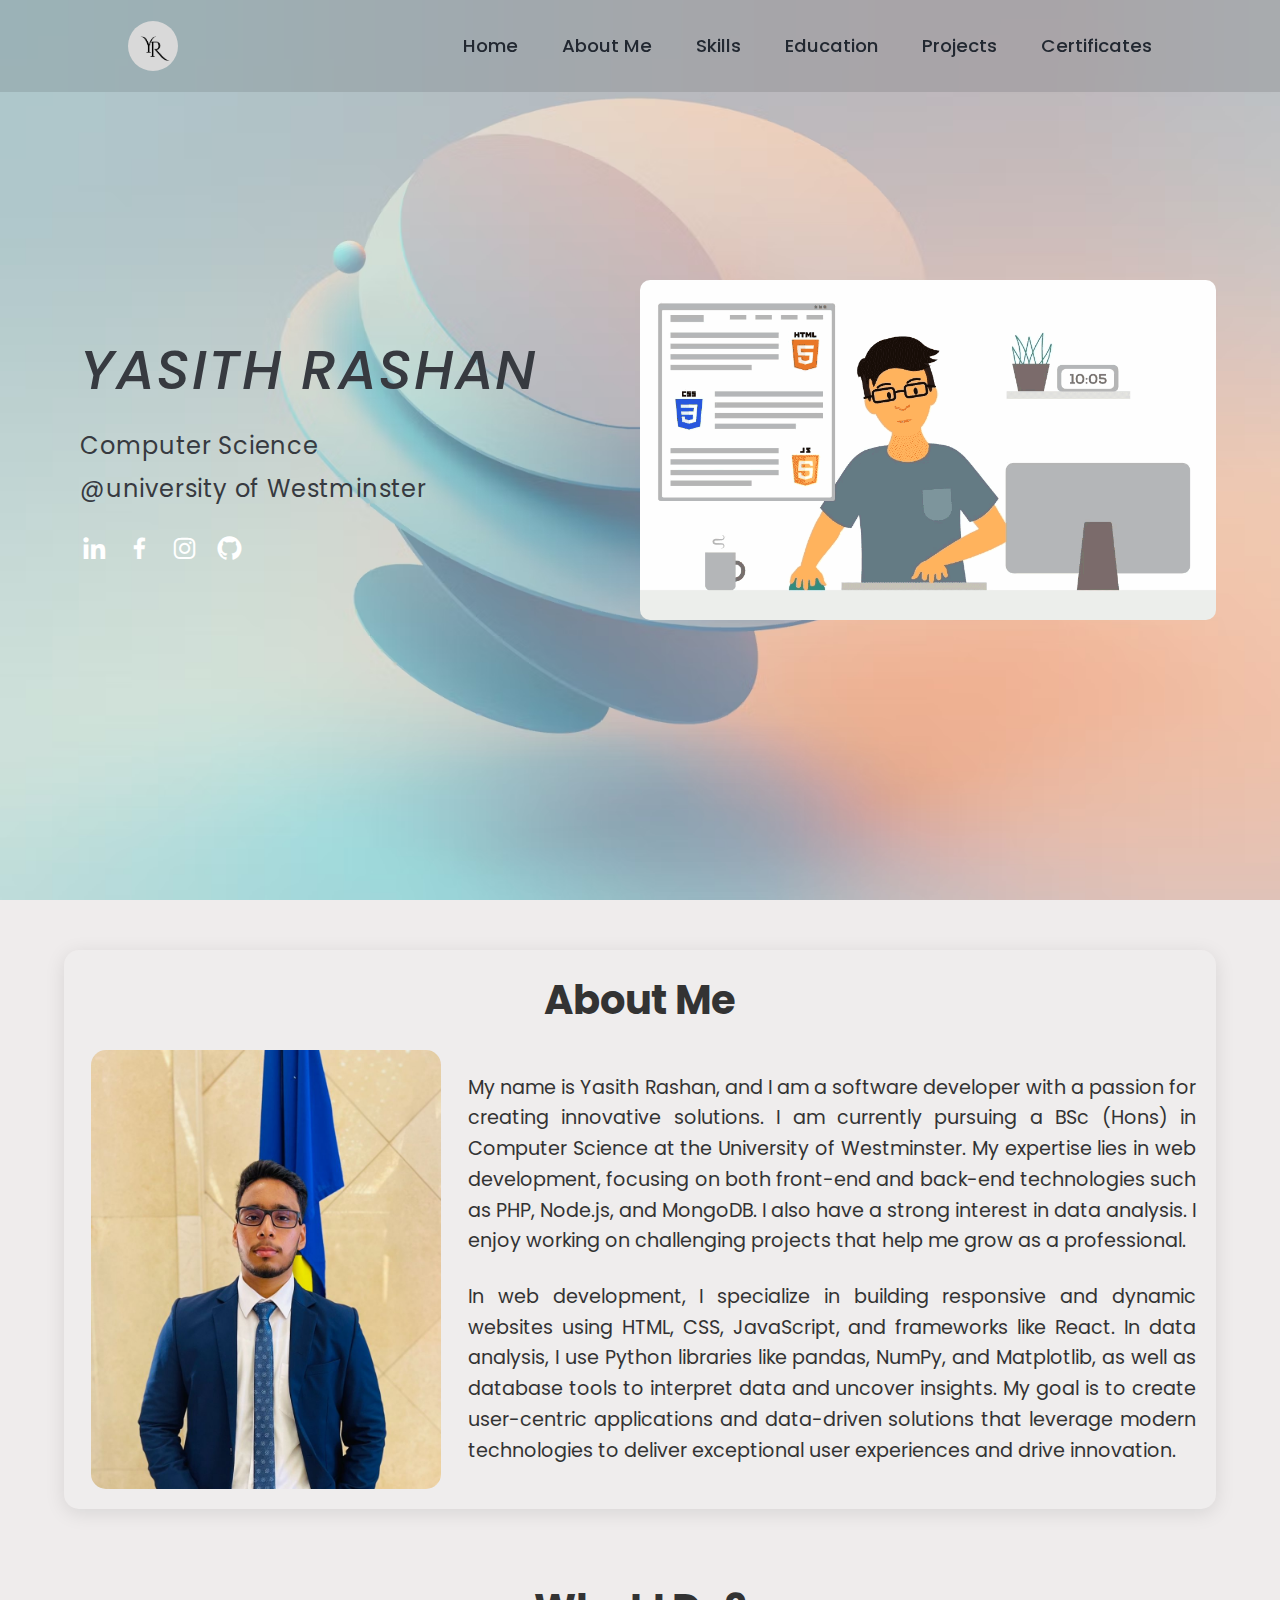
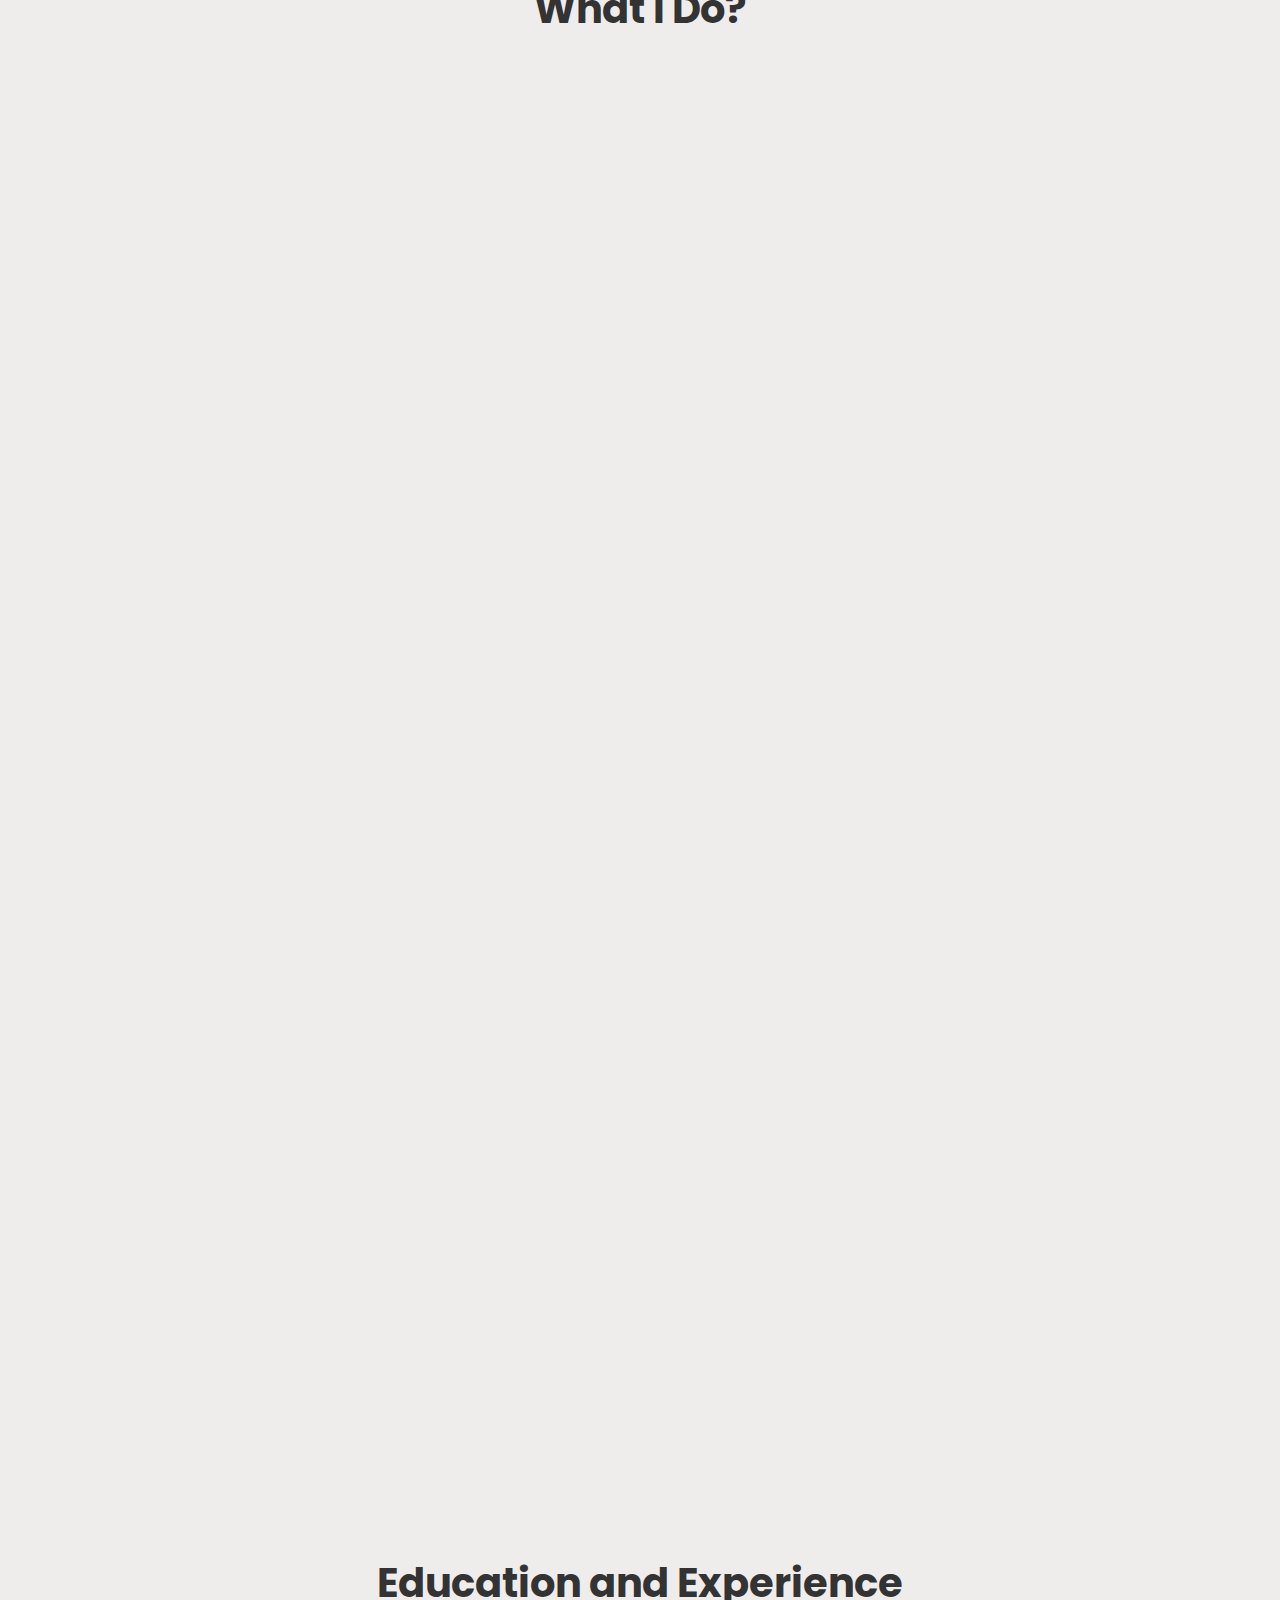
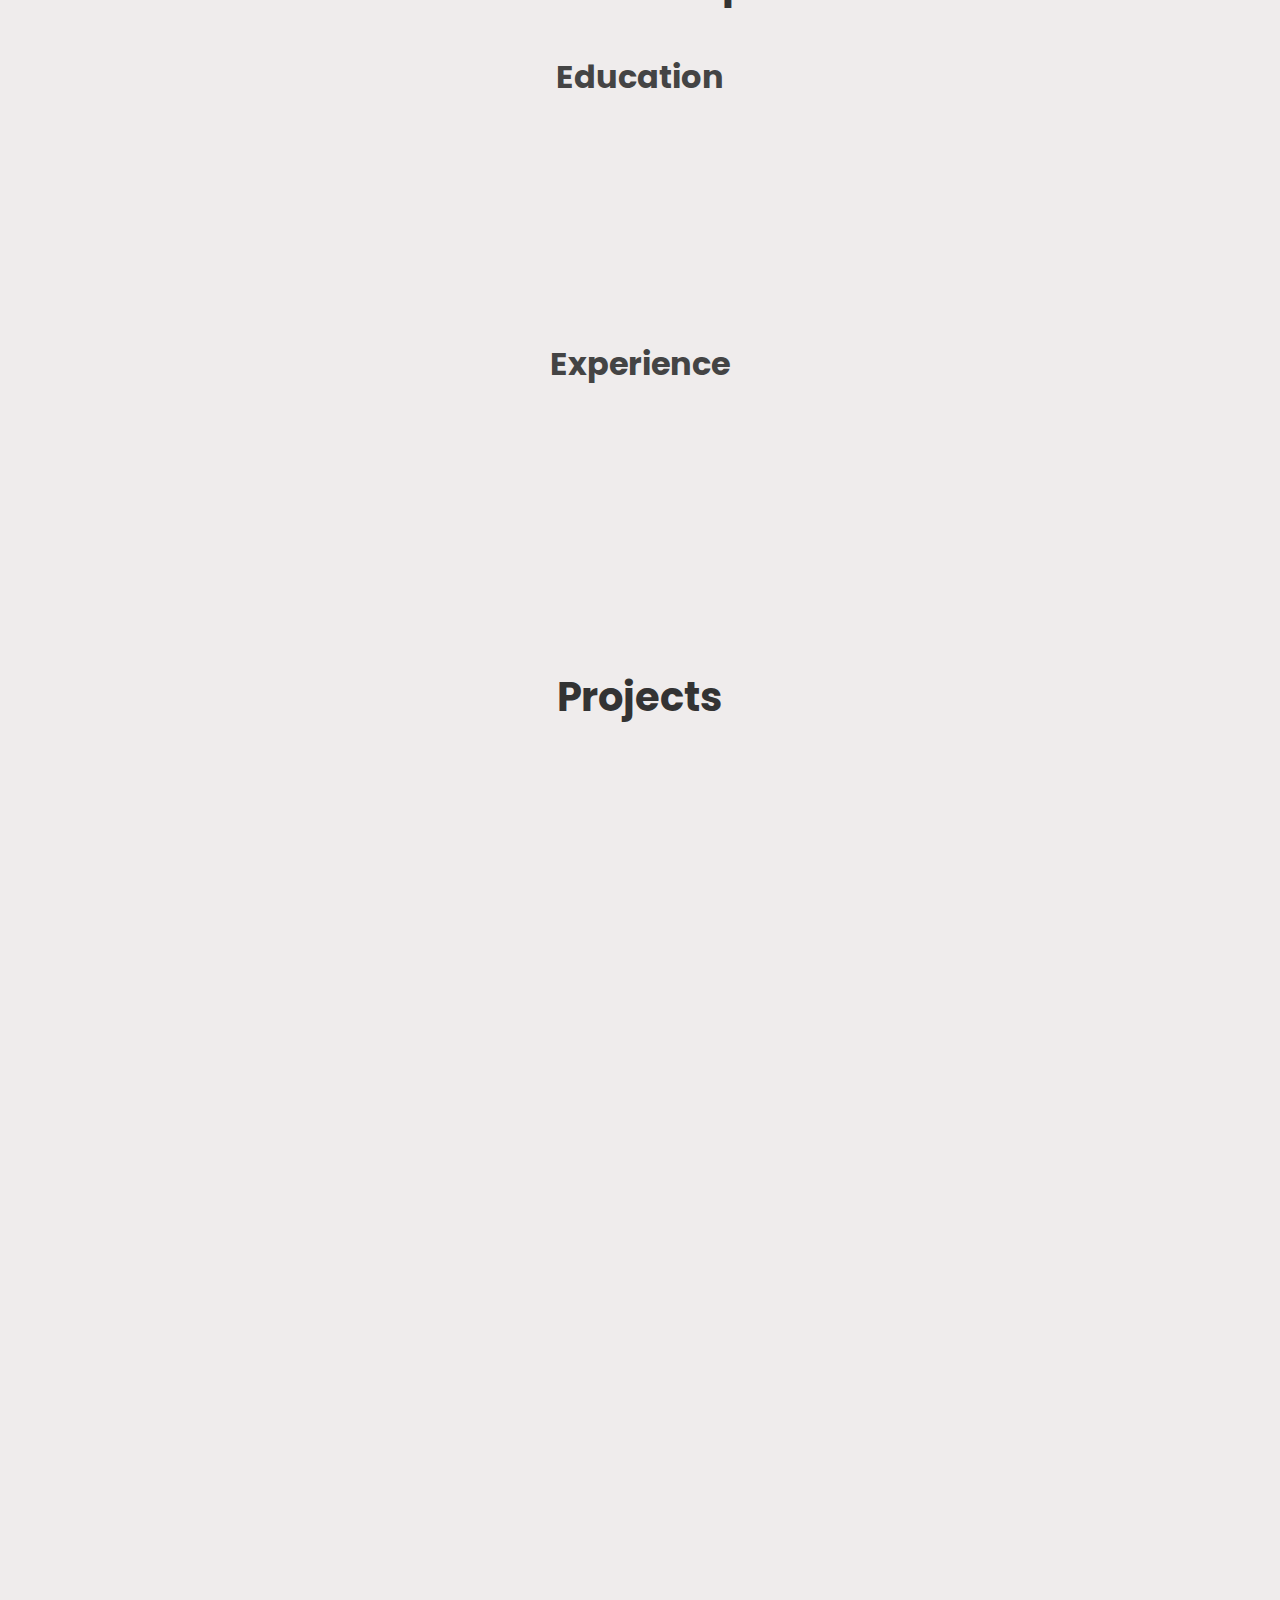
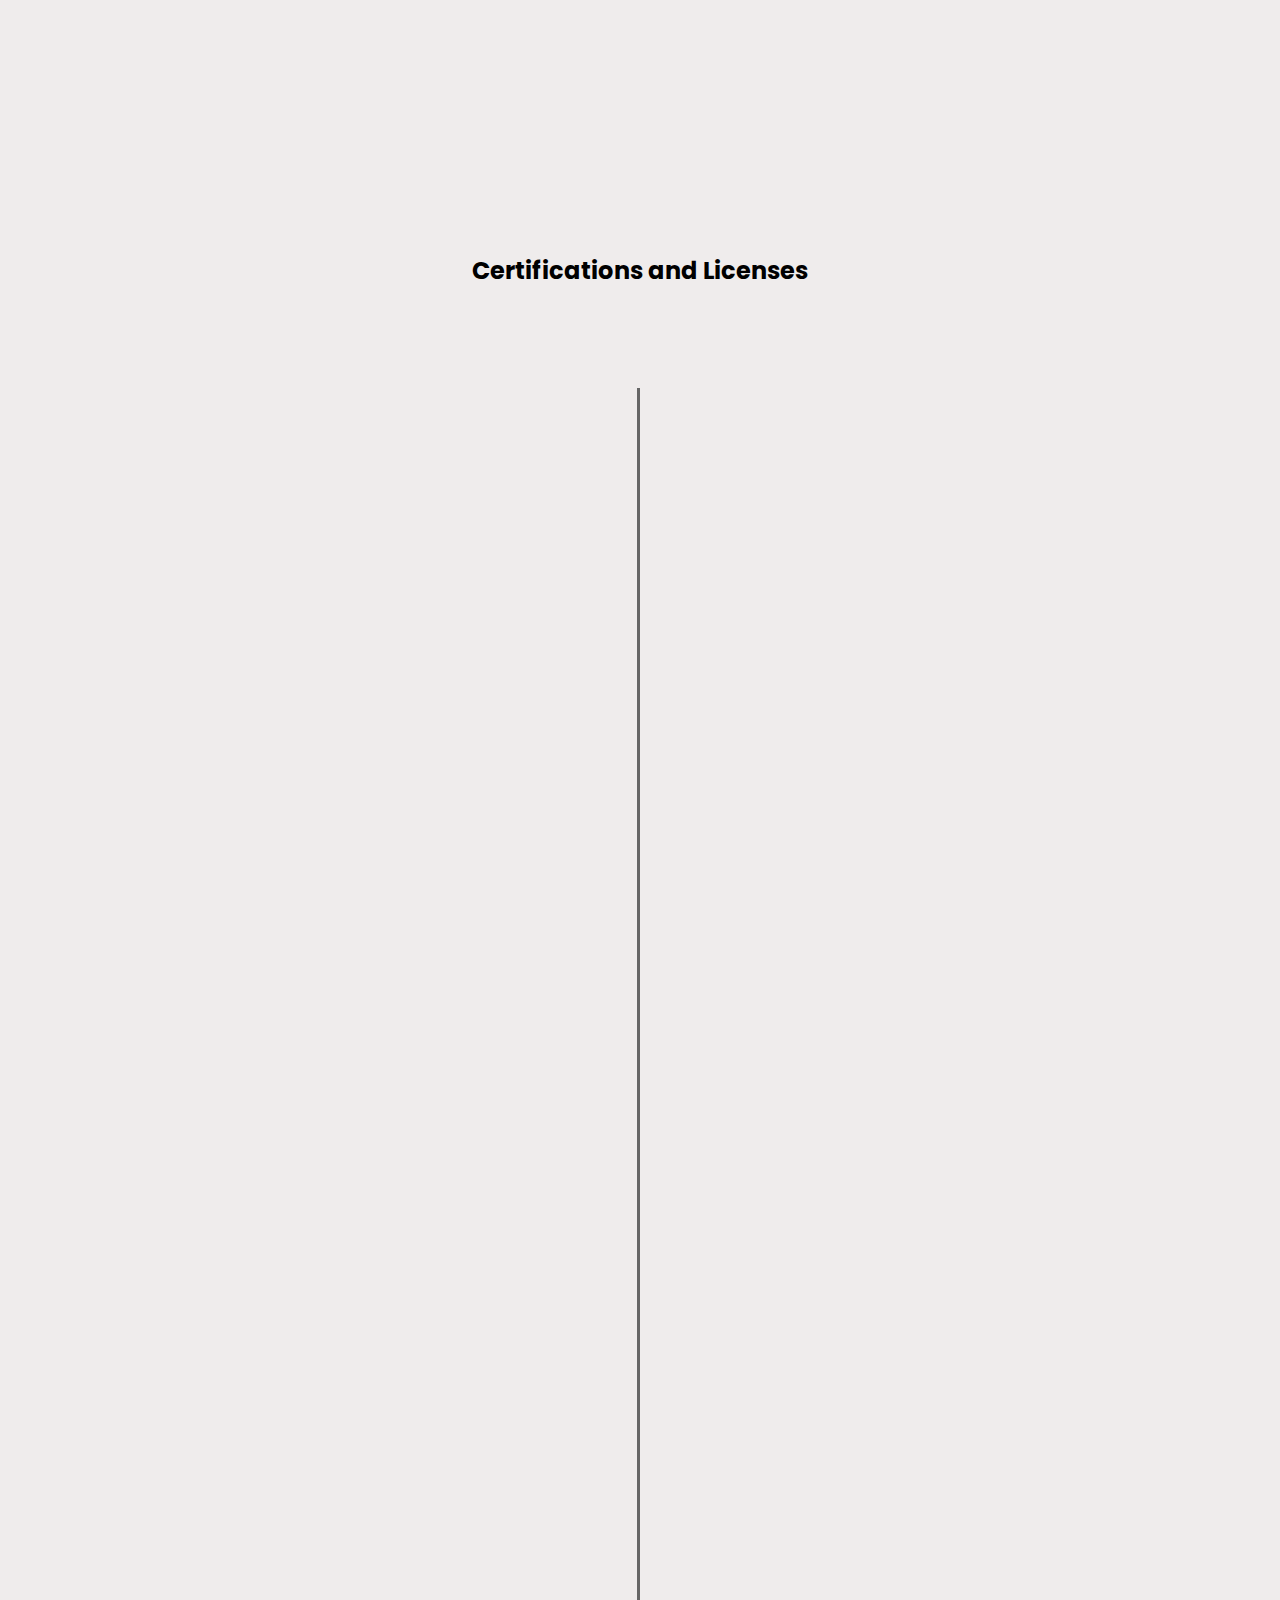
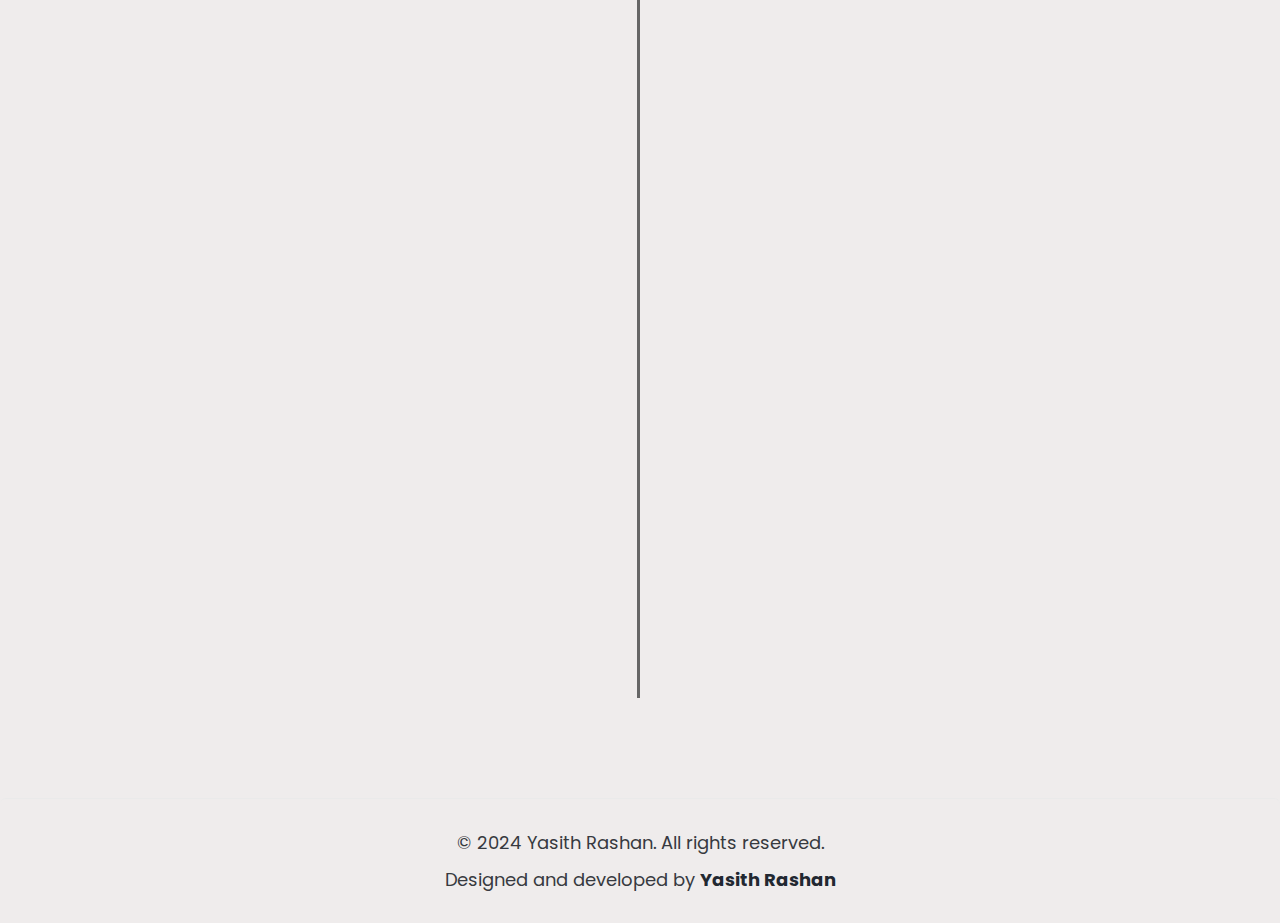
==== commit 38bd1dc6: "Remove Duplicates" ====
--- a/index.html
+++ b/index.html
@@ -179,16 +179,6 @@
                         </div>
                     </div>
 
-                    <div class="box">
-                        <div class="education-logo">
-                            <img src="assets/IIT.png" alt="IIT">
-                        </div>
-                        <div class="education-text">
-                            <h4>2023 JAN - 2023 SEP</h4>
-                            <h3>Foundation Certificate in Higher Education</h3>
-                            <p>Obtained a Foundation Certificate in Higher Education from the Informatics Institute of Technology, awarded with merit for outstanding performance.</p>
-                        </div>
-                    </div>
 
                     
                 </div>
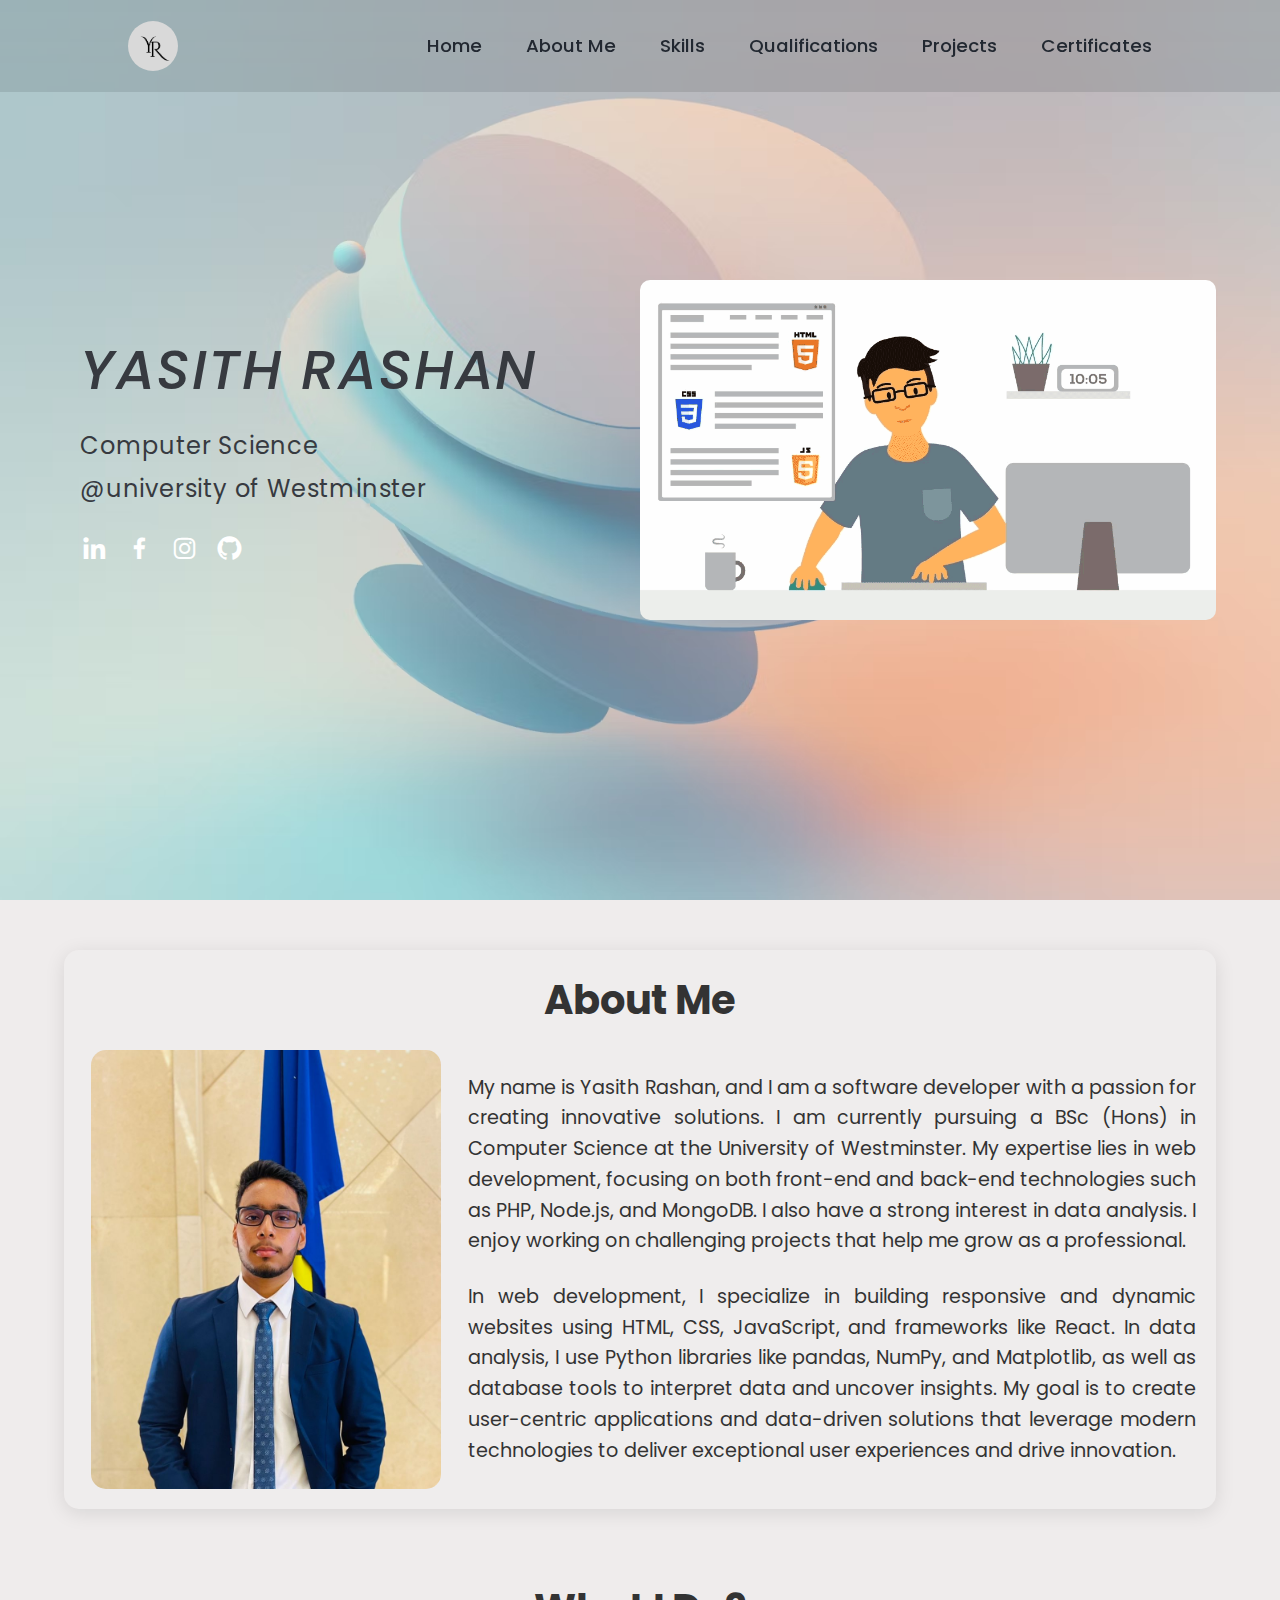
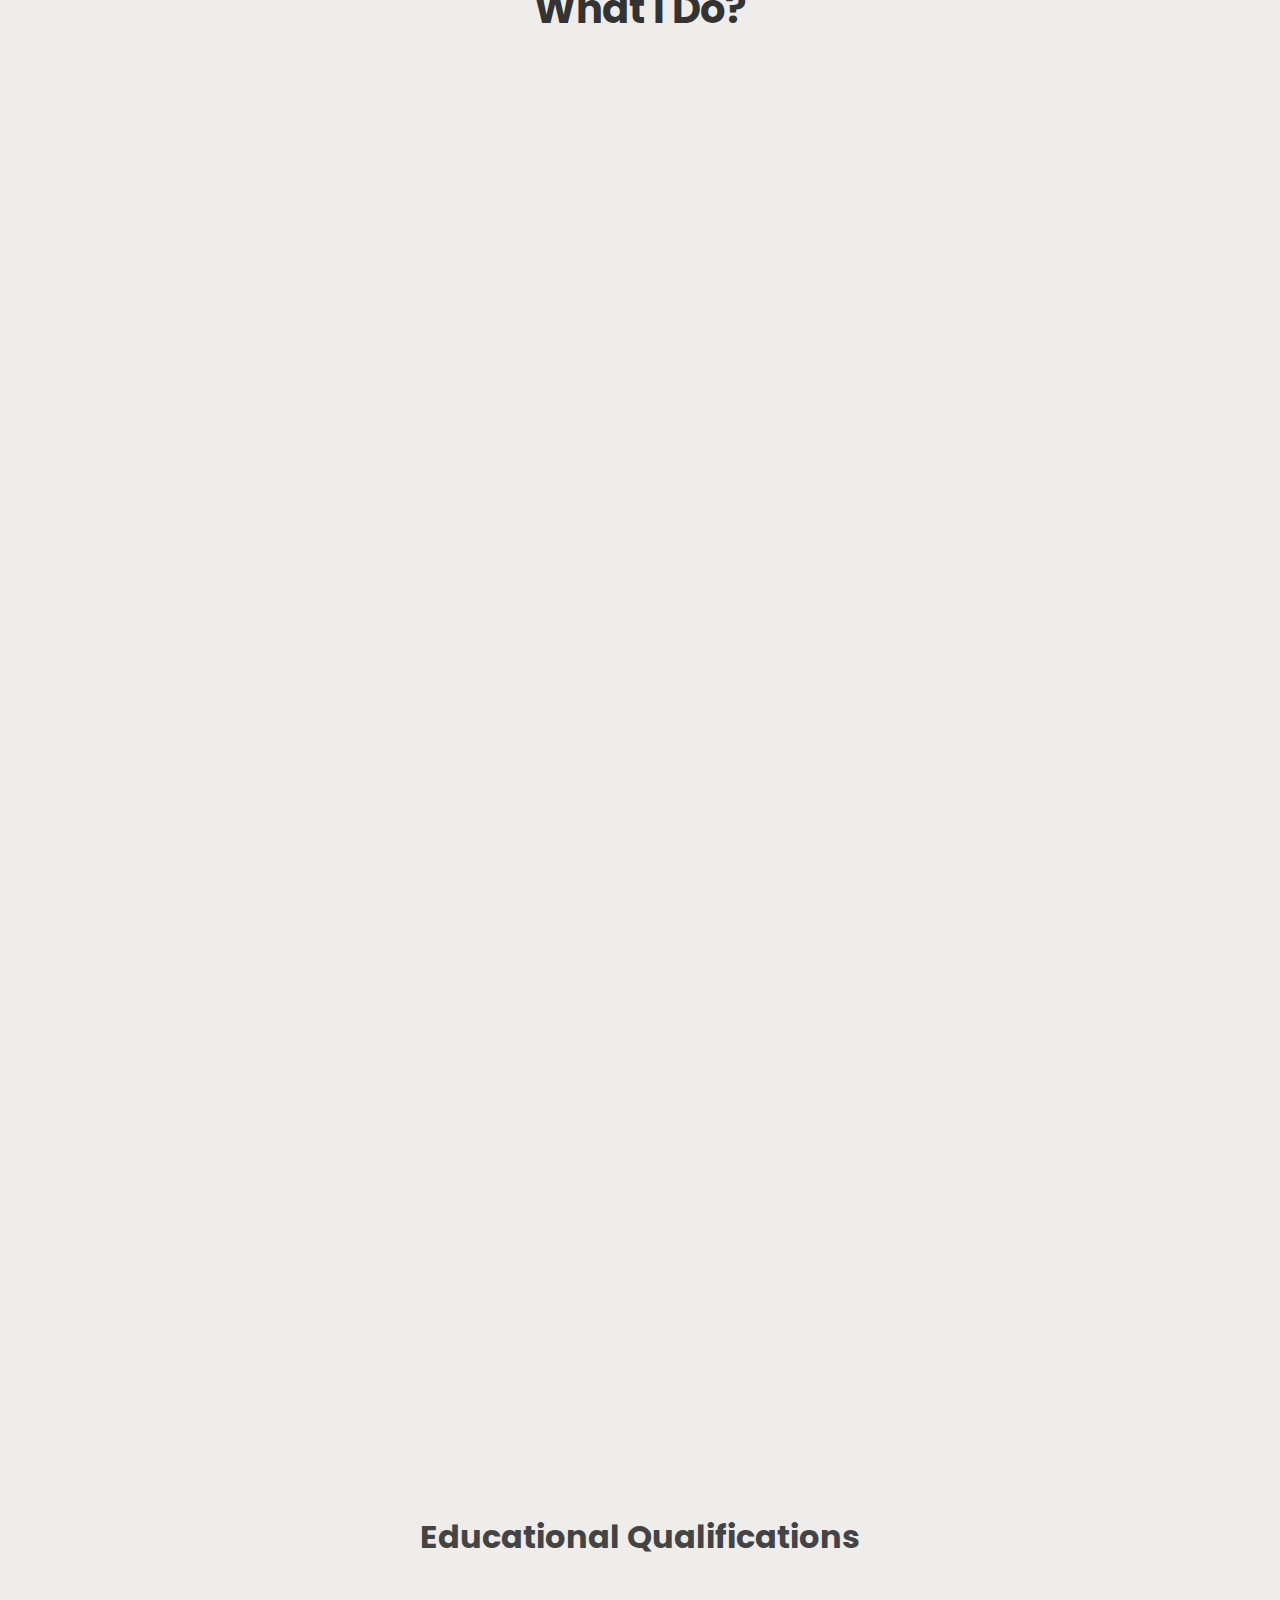
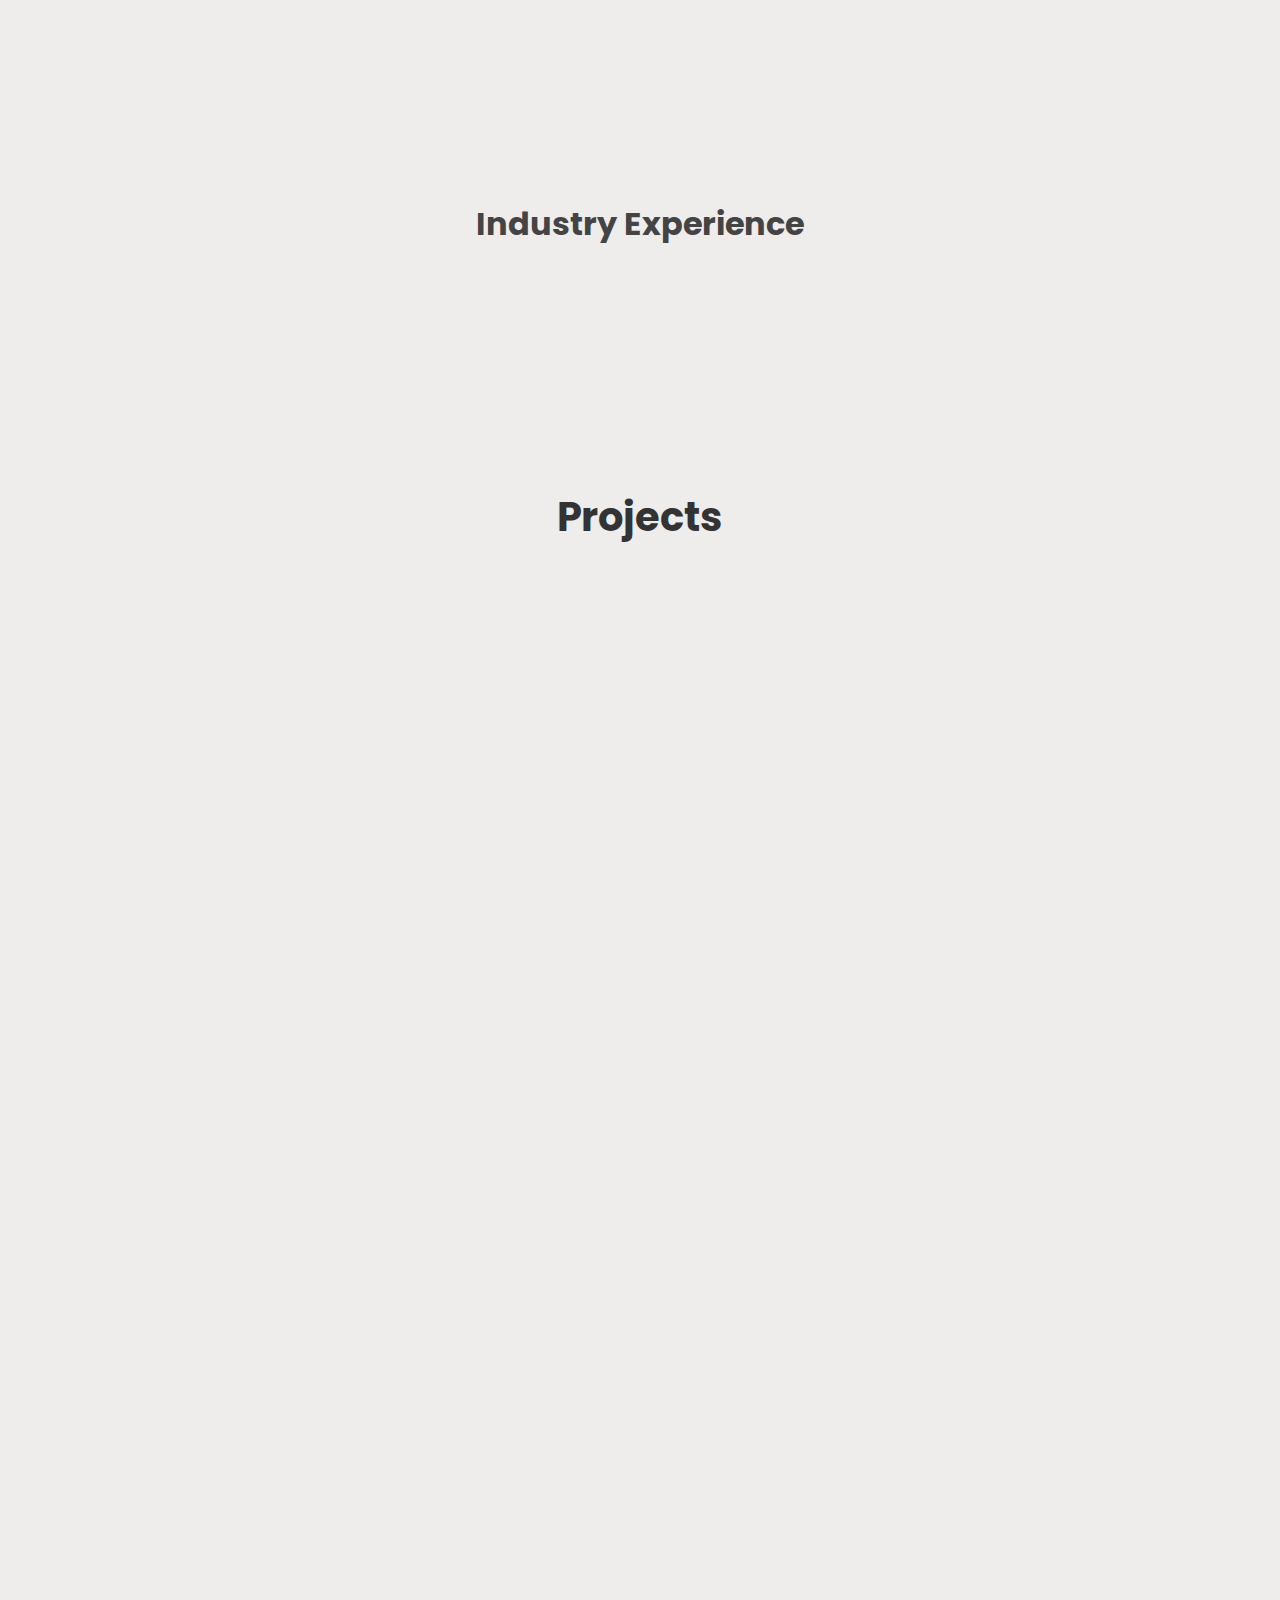
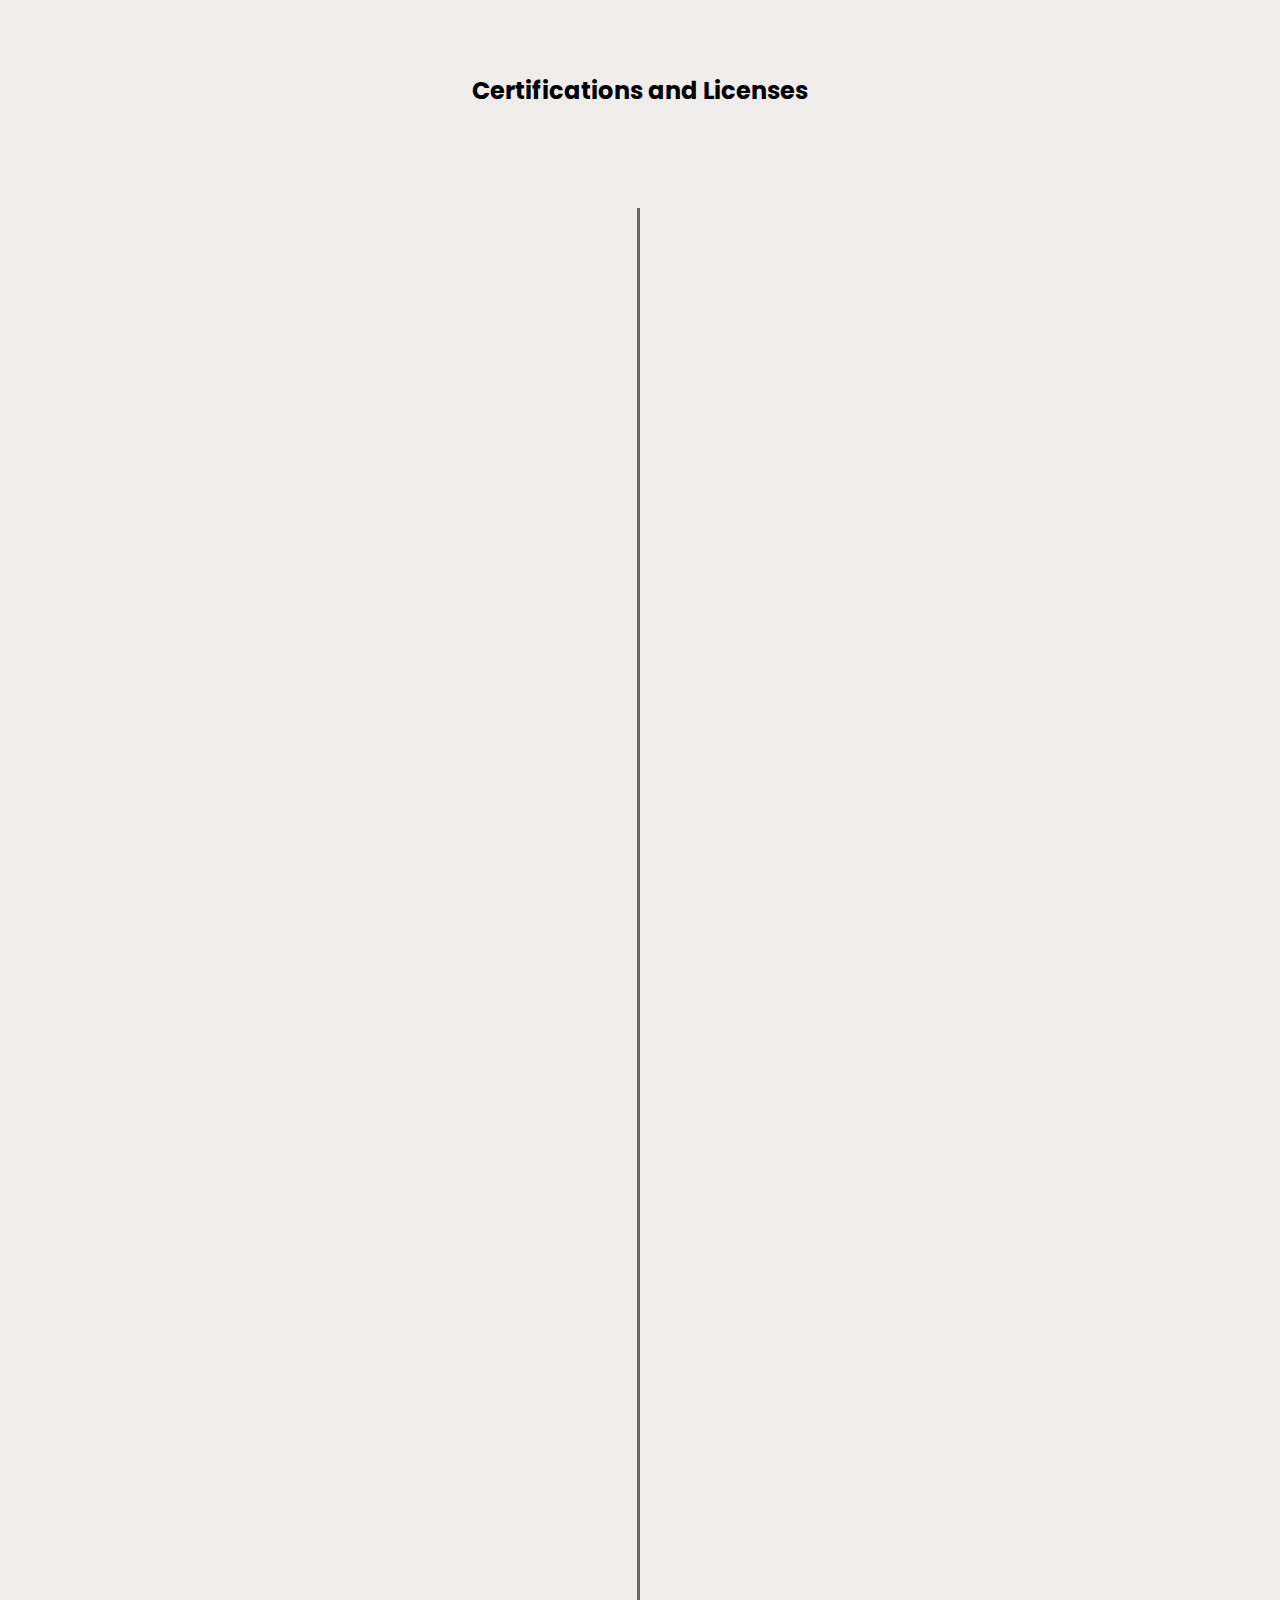
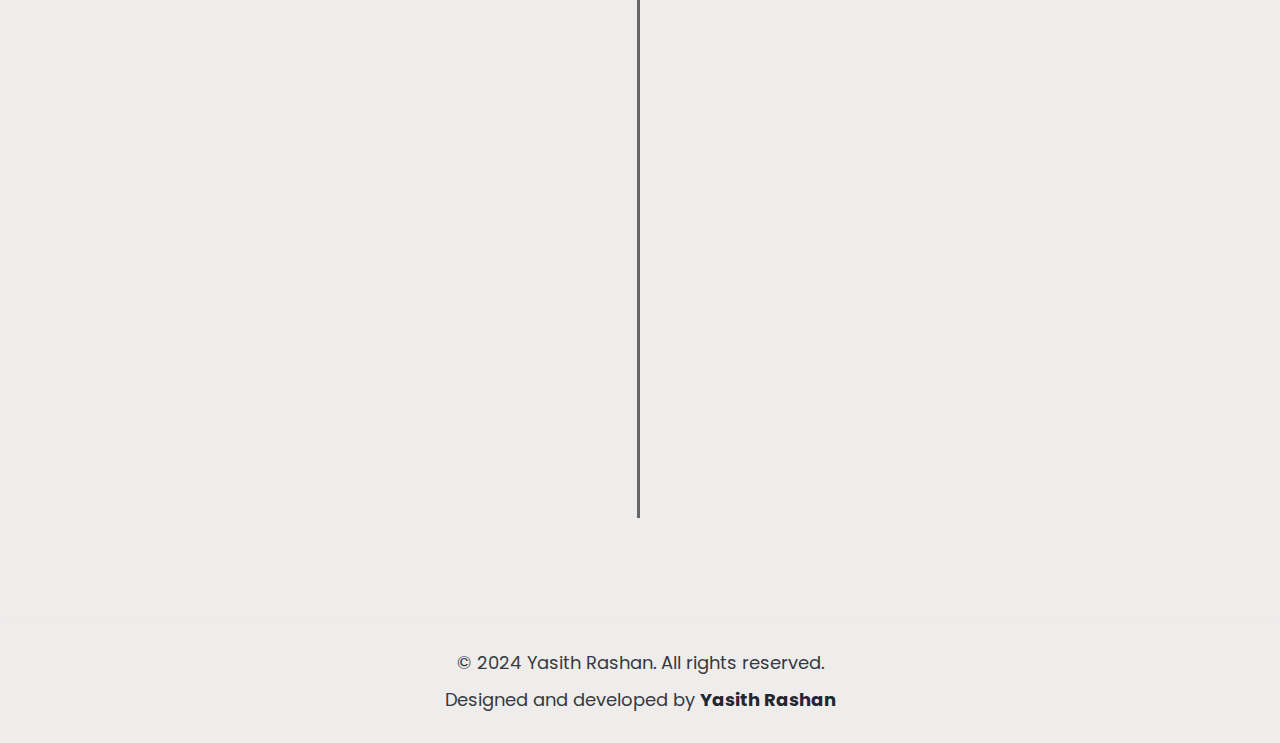
==== commit 4b0b2ead: "Change Education" ====
--- a/index.html
+++ b/index.html
@@ -38,7 +38,7 @@
                 <a href="#home" style="--i:0;" onclick="closeNavbar()">Home</a>
                 <a href="#about-me" style="--i:1;" onclick="closeNavbar()">About Me</a>
                 <a href="#skills" style="--i:2;" onclick="closeNavbar()">Skills</a>
-                <a href="#education" style="--i:3;" onclick="closeNavbar()">Education</a>
+                <a href="#education" style="--i:3;" onclick="closeNavbar()">Qualifications</a>
                 <a href="#projects" style="--i:4;" onclick="closeNavbar()">Projects</a>
                 <a href="#certificates" style="--i:3;" onclick="closeNavbar()">Certificates</a>
 
@@ -148,12 +148,12 @@
     <!-- ********************************** Education Section ************************************************************* -->
 
     <div class="education-container" id="education">
-        <h1>Education and Experience</h1>
+        <!-- <h1>Education and Experience</h1> -->
         <main class="row">
             <!-- Education Section -->
             <section class="col">
                 <header class="title">
-                    <h2>Education</h2>
+                    <h2>Educational Qualifications</h2>
                 </header>
                 <div class="contents">
                     
@@ -179,15 +179,12 @@
                         </div>
                     </div>
 
-
-                    
                 </div>
             </section>
-    
             <!-- Experience Section -->
             <section class="col">
                 <header class="title">
-                    <h2>Experience</h2>
+                    <h2>Industry Experience</h2>
                 </header>
                 <div class="contents">
                     <div class="box">
--- a/css-files/education-section.css
+++ b/css-files/education-section.css
@@ -5,15 +5,15 @@
 }
 
 .education-container {
-    padding: 60px 20px;
+    padding: 20px 20px;
     text-align: center;
 }
 
-.education-container h1 {
+/* .education-container h1 {
     font-size: 2.5rem;
     margin-bottom: 40px;
     color: #333;
-}
+} */
 
 .row {
     display: flex;
@@ -110,6 +110,9 @@
         font-size: 1.3rem;
     }
 
+    .title h2{
+        font-size: 1.8rem;
+    }
     .education-text p {
         font-size: 0.95rem;
     }
@@ -127,7 +130,7 @@
     }
 
     .title h2 {
-        font-size: 1.7rem;
+        font-size: 1.8rem;
         margin-bottom: 15px;
     }
 
--- a/css-files/project-section.css
+++ b/css-files/project-section.css
@@ -127,7 +127,7 @@
         font-size: 0.8rem;
     }
     .projects-container h1 {
-        font-size: 1.5rem;
+        font-size: 1.8rem;
     }
 }
 
@@ -155,7 +155,7 @@
         font-size: 0.7rem;
     }
     .projects-container h1 {
-        font-size: 1.2rem;
+        font-size: 1.8rem;
     }
 }
 
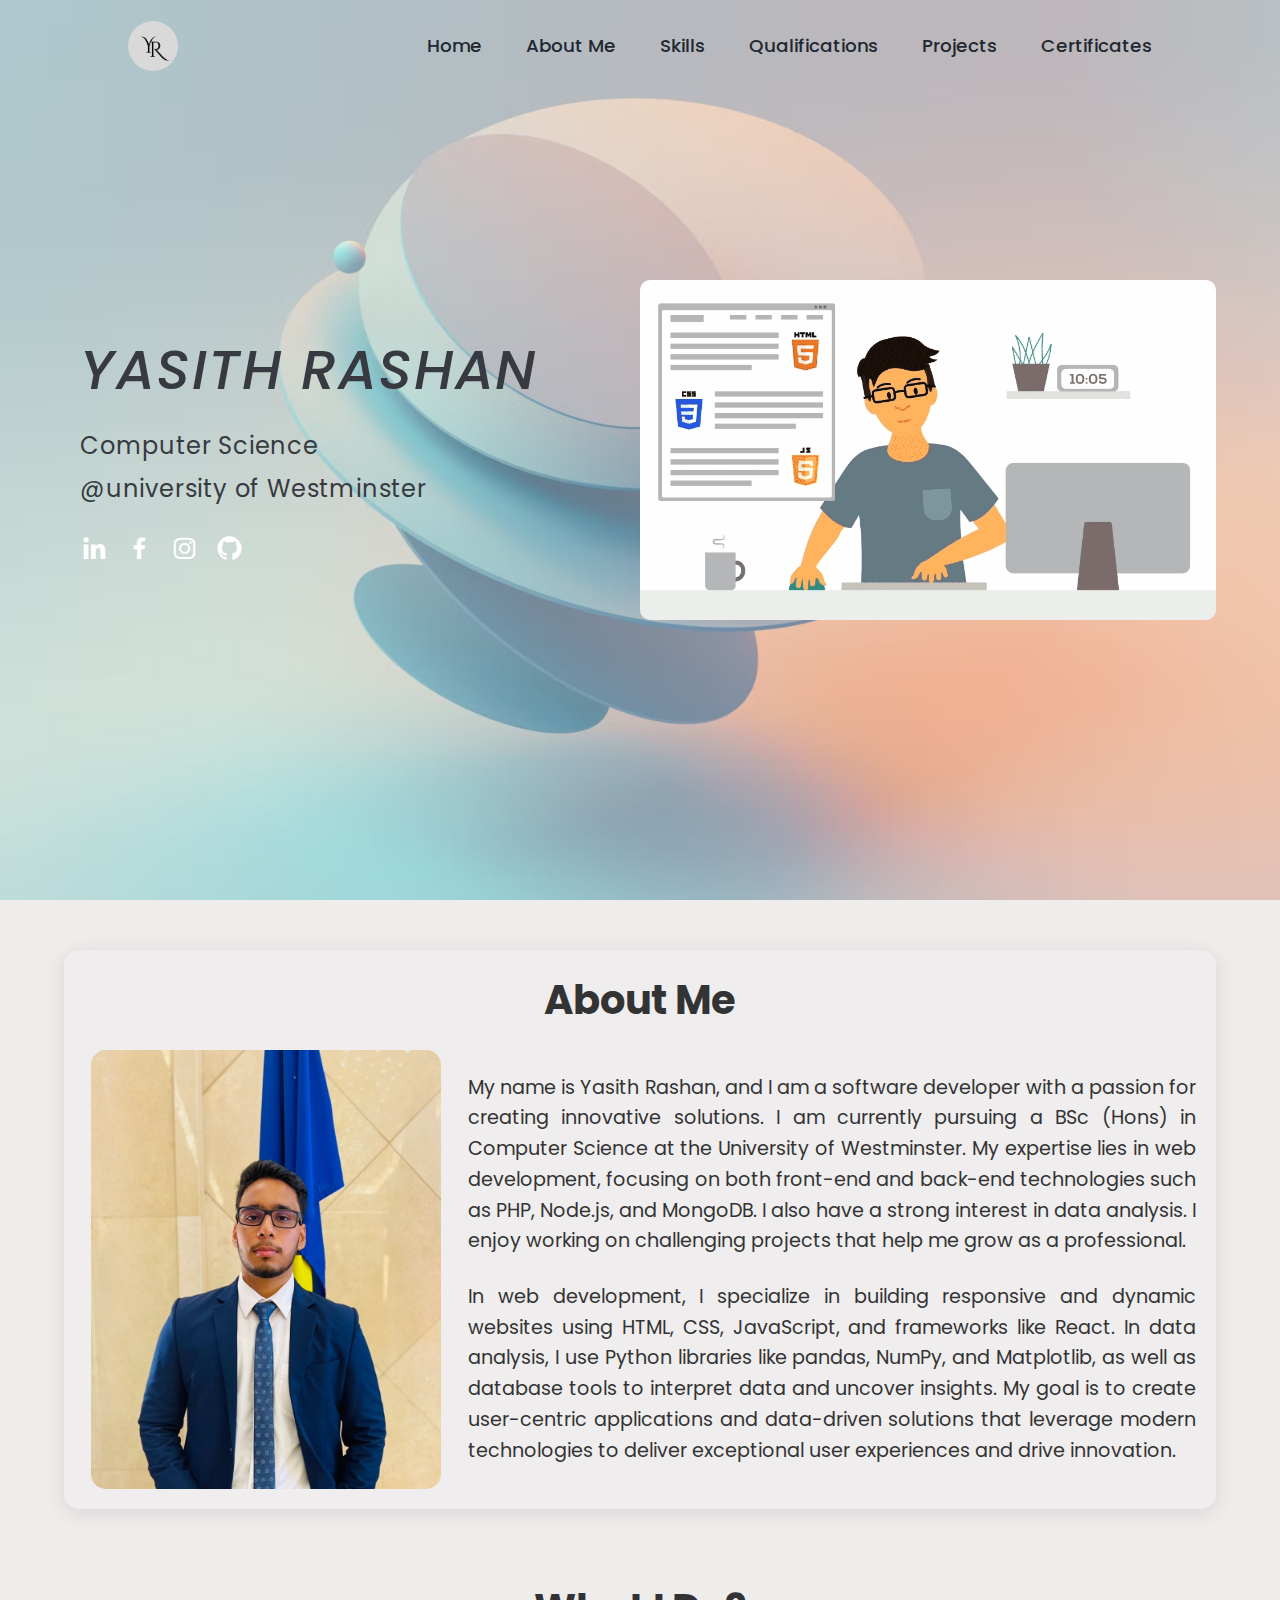
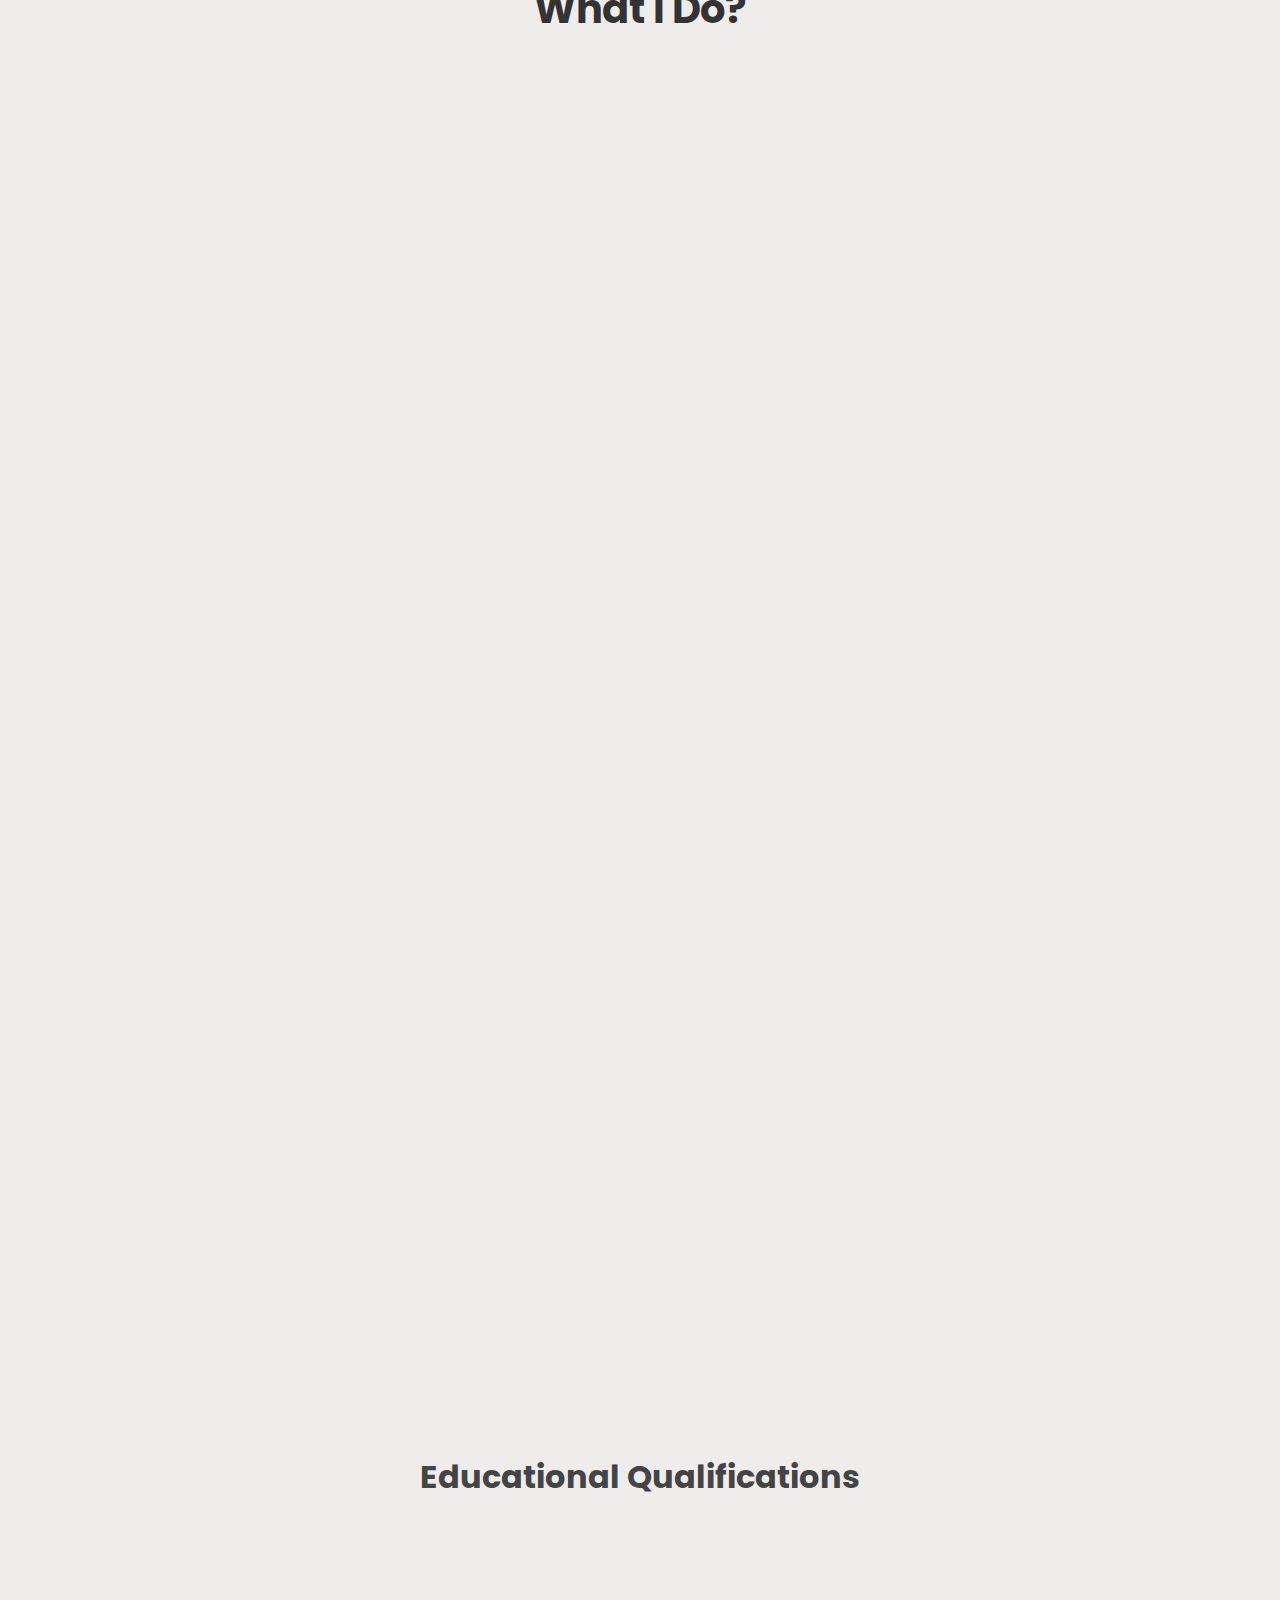
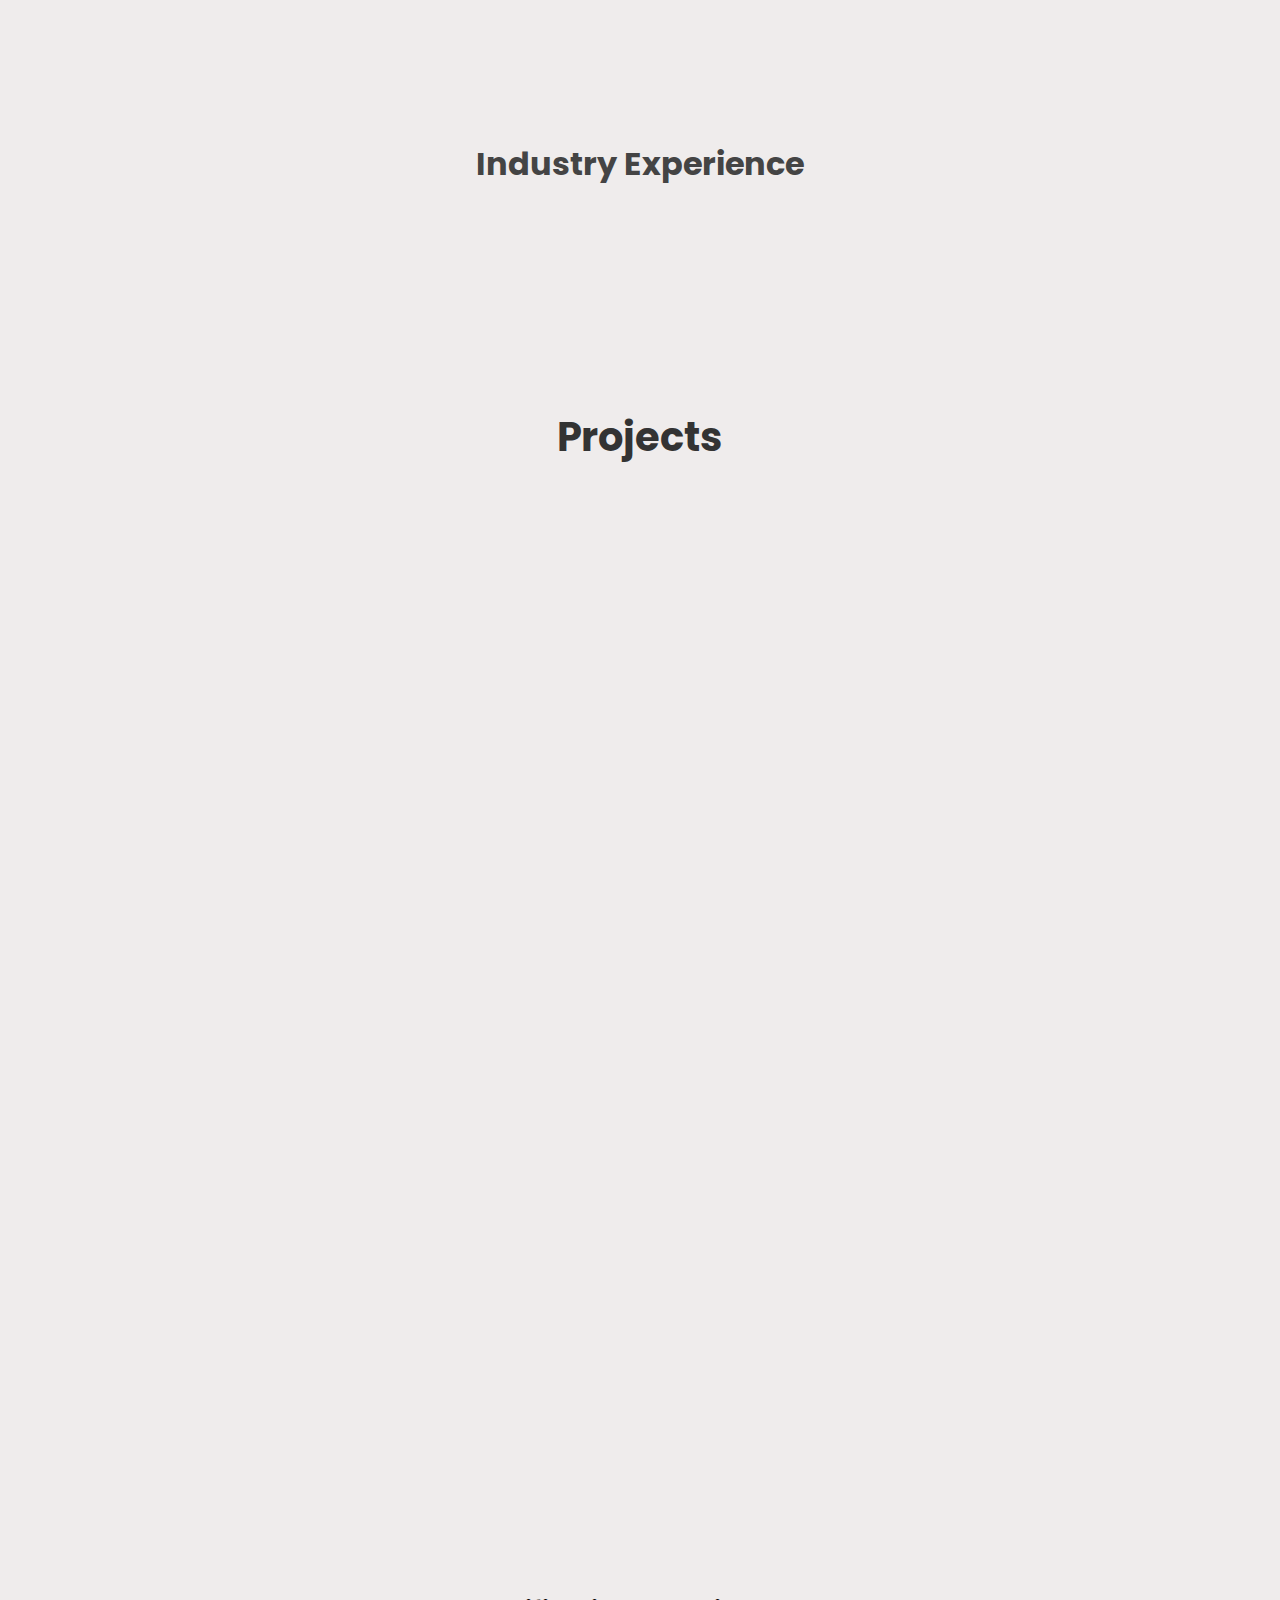
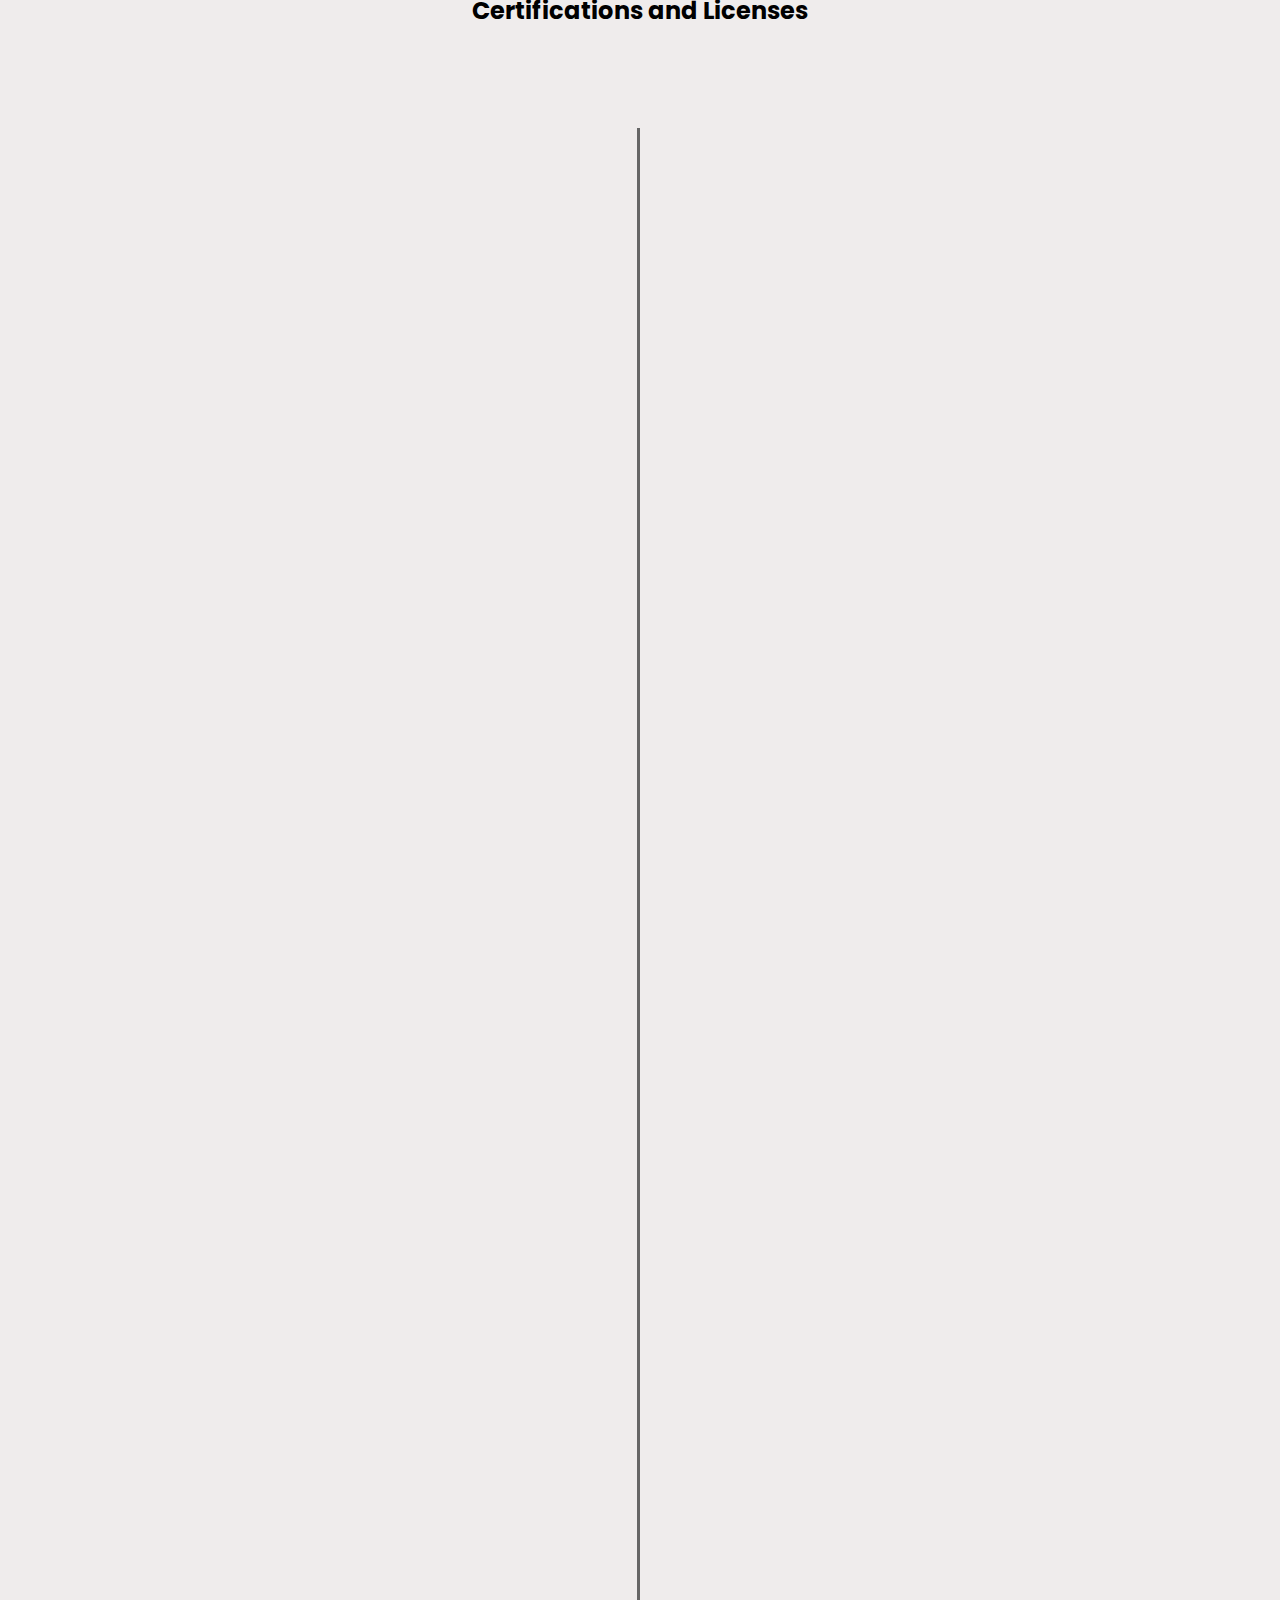
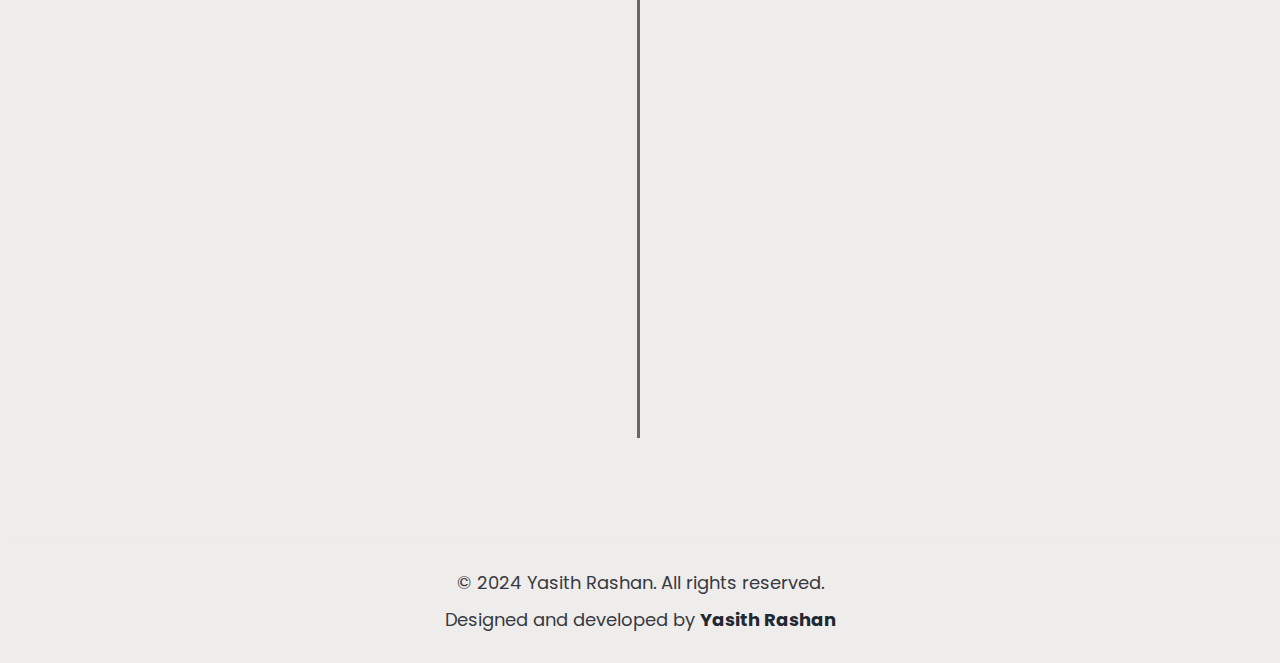
==== commit 054a778f: "Change Navigation Bar" ====
--- a/index.html
+++ b/index.html
@@ -40,7 +40,7 @@
                 <a href="#skills" style="--i:2;" onclick="closeNavbar()">Skills</a>
                 <a href="#education" style="--i:3;" onclick="closeNavbar()">Qualifications</a>
                 <a href="#projects" style="--i:4;" onclick="closeNavbar()">Projects</a>
-                <a href="#certificates" style="--i:3;" onclick="closeNavbar()">Certificates</a>
+                <a href="#certificates" style="--i:5;" onclick="closeNavbar()">Certificates</a>
 
             </nav>
         </header>
--- a/css-files/hero-section.css
+++ b/css-files/hero-section.css
@@ -23,7 +23,7 @@
 
 /* Navigation Bar Css */
 .header {
-    position: fixed;
+    position: absolute;
     top: 0;
     left: 0;
     width: 100%;
@@ -35,7 +35,7 @@
     
 }
 
-.header::before {
+/* .header::before {
     content: "";
     position: absolute;
     top: 0;
@@ -43,9 +43,9 @@
     width: 100%;
     height: 100%;
     background: rgba(0, 0, 0, 0.1);
-    backdrop-filter: blur(50px);
+    backdrop-filter: blur(20px);
     z-index: -1;
-}
+} */
 
 
 
@@ -62,6 +62,8 @@
     font-weight: 500;
     margin-left: 2.5rem;
 }
+
+
 
 #check {
     display: none;
@@ -103,16 +105,29 @@
     }
 
     .navbar {
-        position: absolute;
+        /* position: absolute;
         top: 100%;
         left: 0;
         width: 100%;
         height: 0;
         backdrop-filter: blur(20px);
-        background-color: rgba(255, 255, 255, 0.5); 
+        background-color: rgba(255, 255, 255, 0.5);
         box-shadow: 0.5rem 1px rgba(0, 0, 0, 0.1);
         overflow: hidden;
+        transition: height 0.3s ease; */
+
+        position: absolute;
+        top: 90%;
+        left: 0;
+        width: calc(100% - 20px); /* Subtract the margins from the width */
+        height: 0;
+        backdrop-filter: blur(20px);
+        overflow: hidden;
         transition: height 0.3s ease;
+        border-radius: 10px;
+        background-color: #ccc;
+        margin-left: 10px;
+        margin-right: 10px;
     }
     
 
@@ -255,6 +270,8 @@
     .gif-image-section img {
         max-width: 90%;
     }
+
+
 }
 
 /* Small Tablets (up to 768px) */
--- a/css-files/about-me-section.css
+++ b/css-files/about-me-section.css
@@ -141,4 +141,6 @@
     .about-me-text {
         font-size: 0.9rem;
     }
+
+
 }
--- a/css-files/skill-section.css
+++ b/css-files/skill-section.css
@@ -7,7 +7,7 @@
     display: flex;
     flex-direction: column;
     align-items: center;
-    margin: 40px auto; /* Center horizontally and add vertical spacing */
+    margin: 40px auto 0px; /* Center horizontally and add vertical spacing */
 }
 
 .skill-container h1 {
--- a/css-files/education-section.css
+++ b/css-files/education-section.css
@@ -5,7 +5,7 @@
 }
 
 .education-container {
-    padding: 20px 20px;
+    padding: 0px 20px;
     text-align: center;
 }
 
@@ -37,6 +37,7 @@
     display: grid;
     grid-template-columns: repeat(2, 1fr);
     gap: 20px;
+    margin-top: 10px;
 }
 
 /* Box styles */
@@ -121,7 +122,7 @@
 /* Small screens (max-width: 480px) */
 @media (max-width: 480px) {
     .education-container {
-        padding: 40px 15px;
+        padding: 20px 15px;
     }
 
     .education-container h1 {
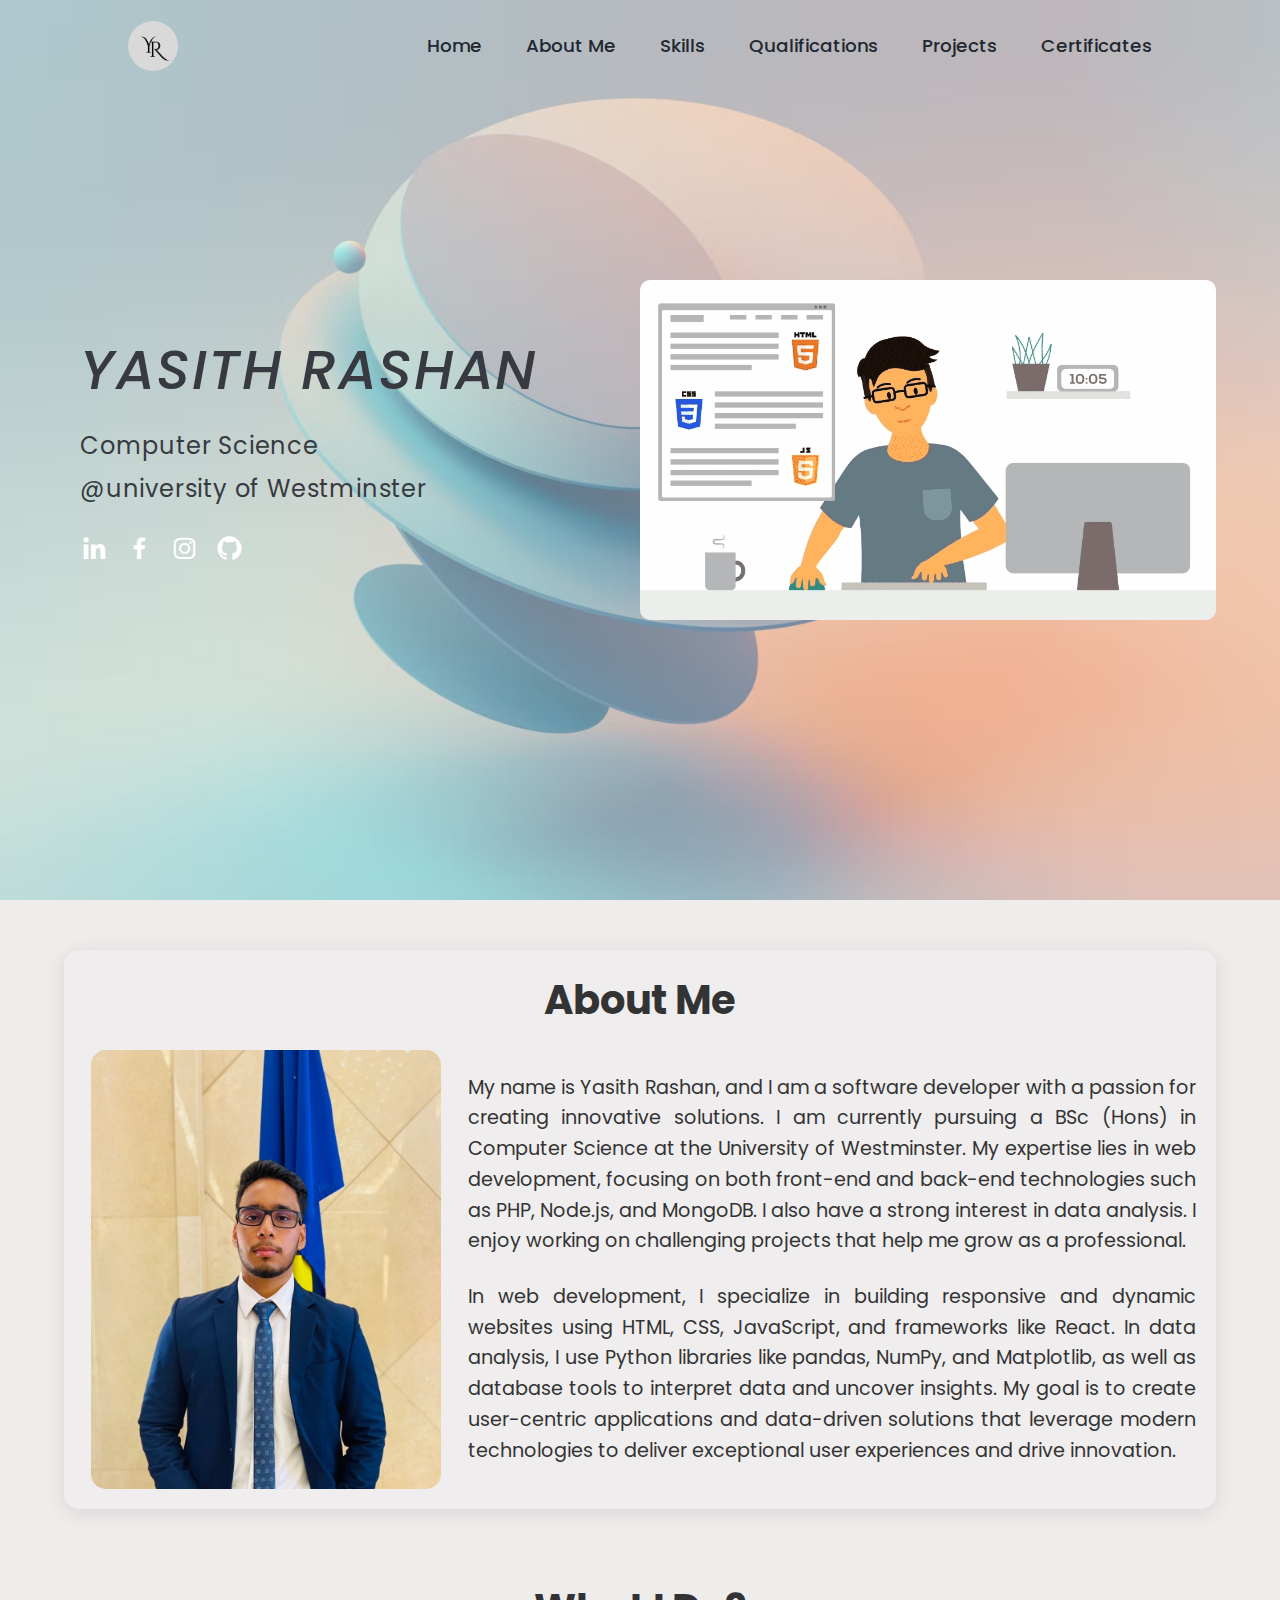
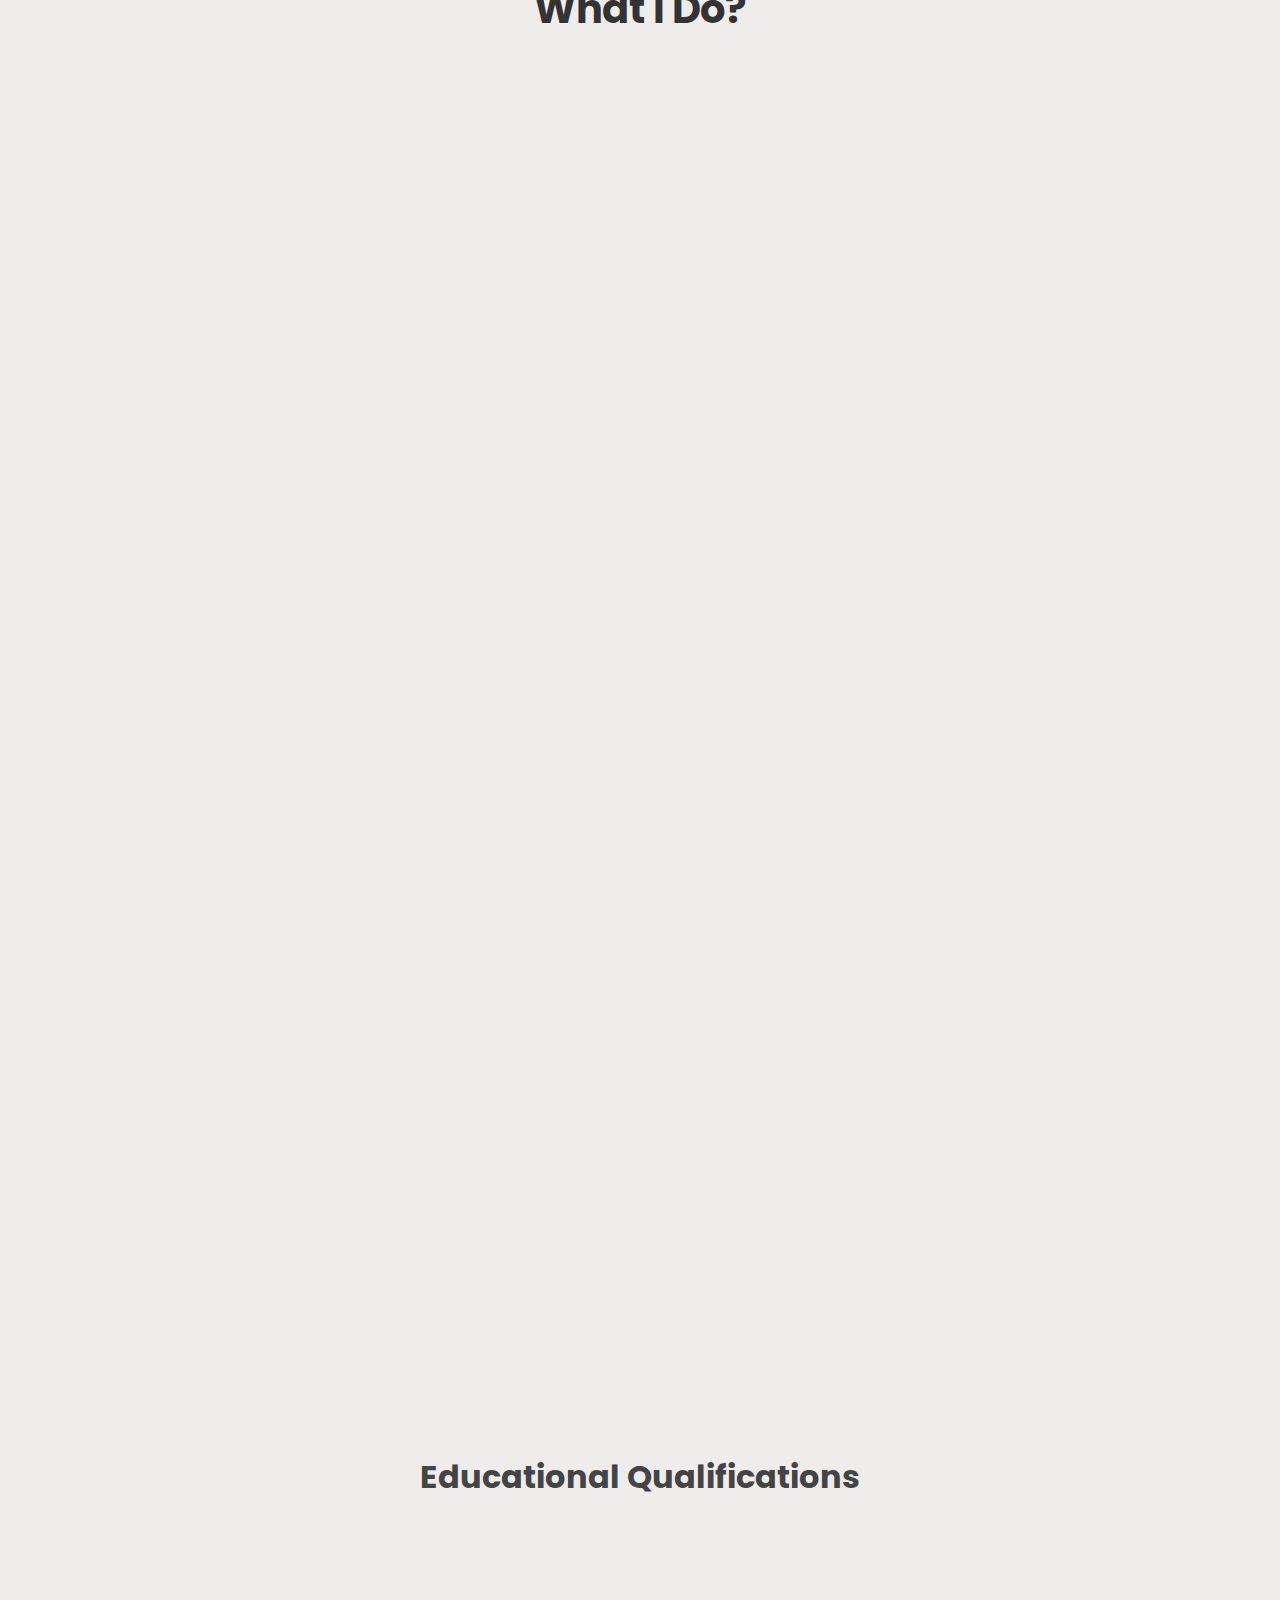
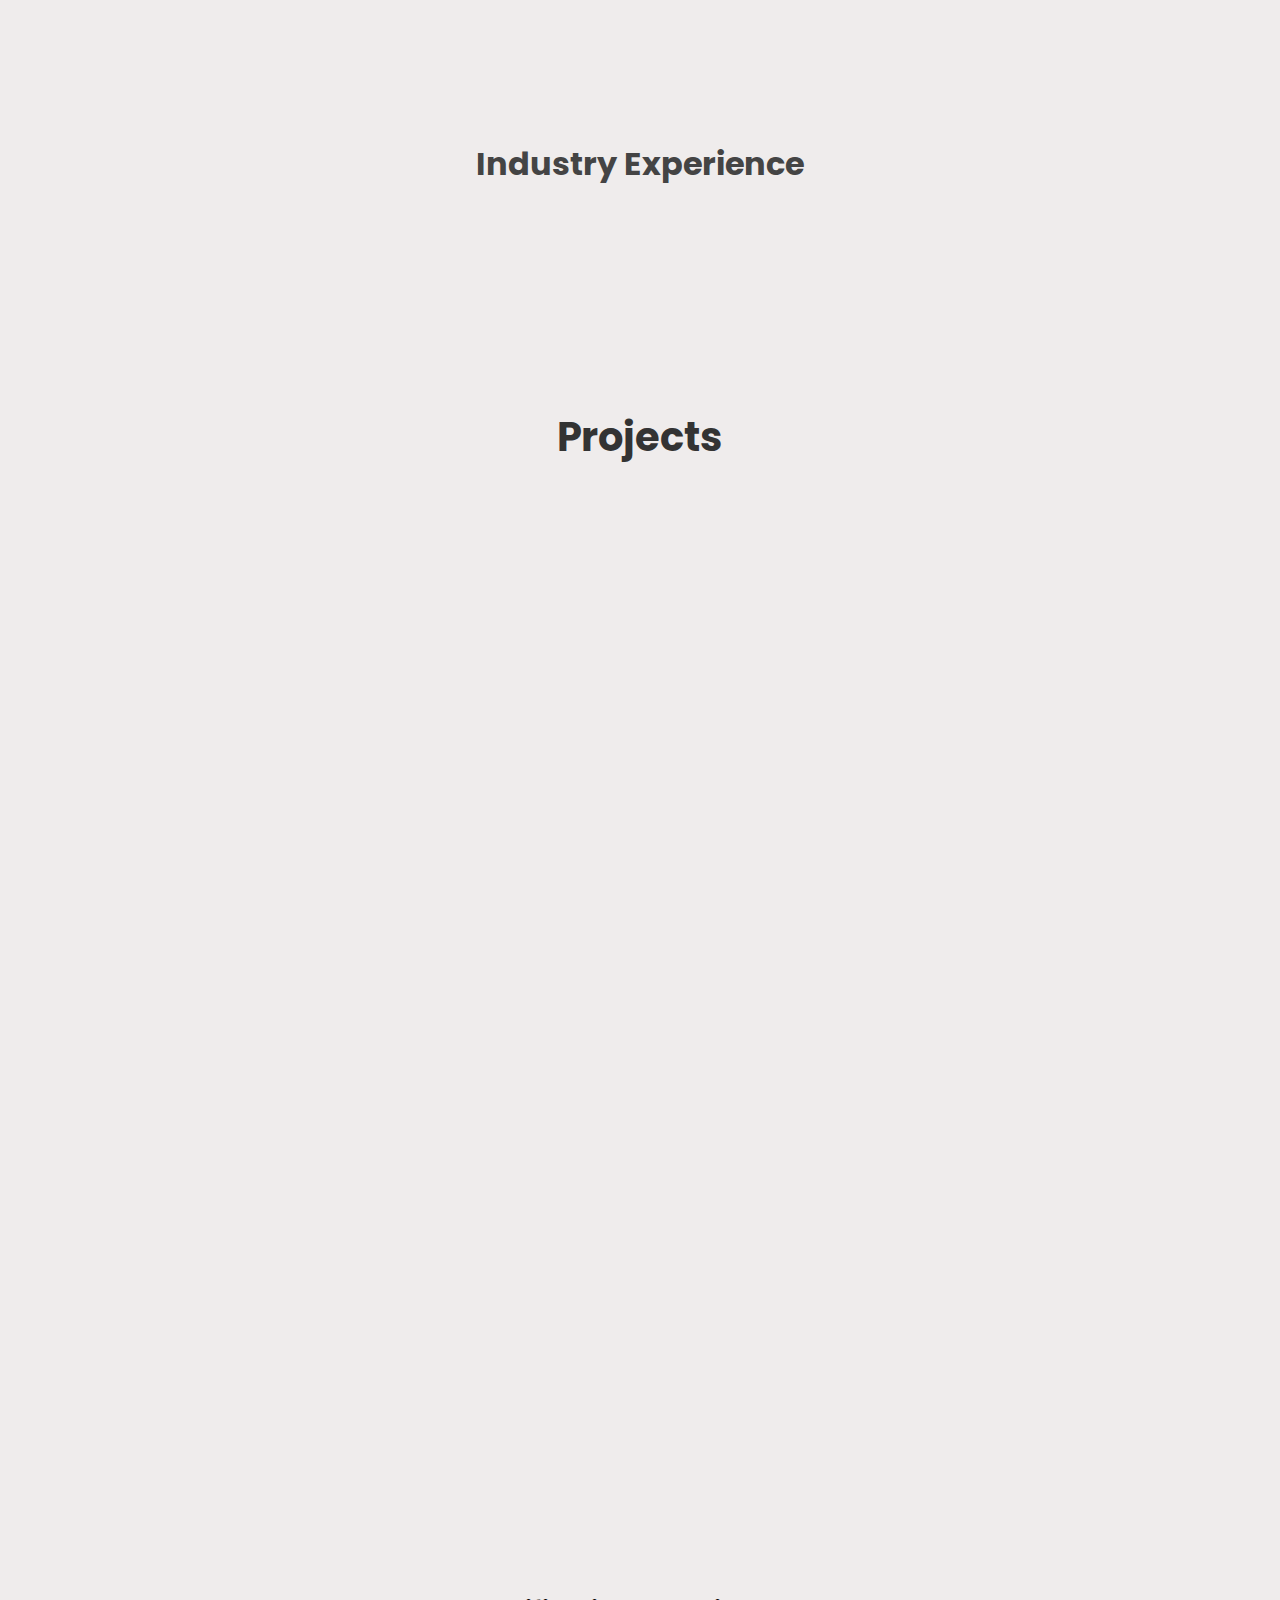
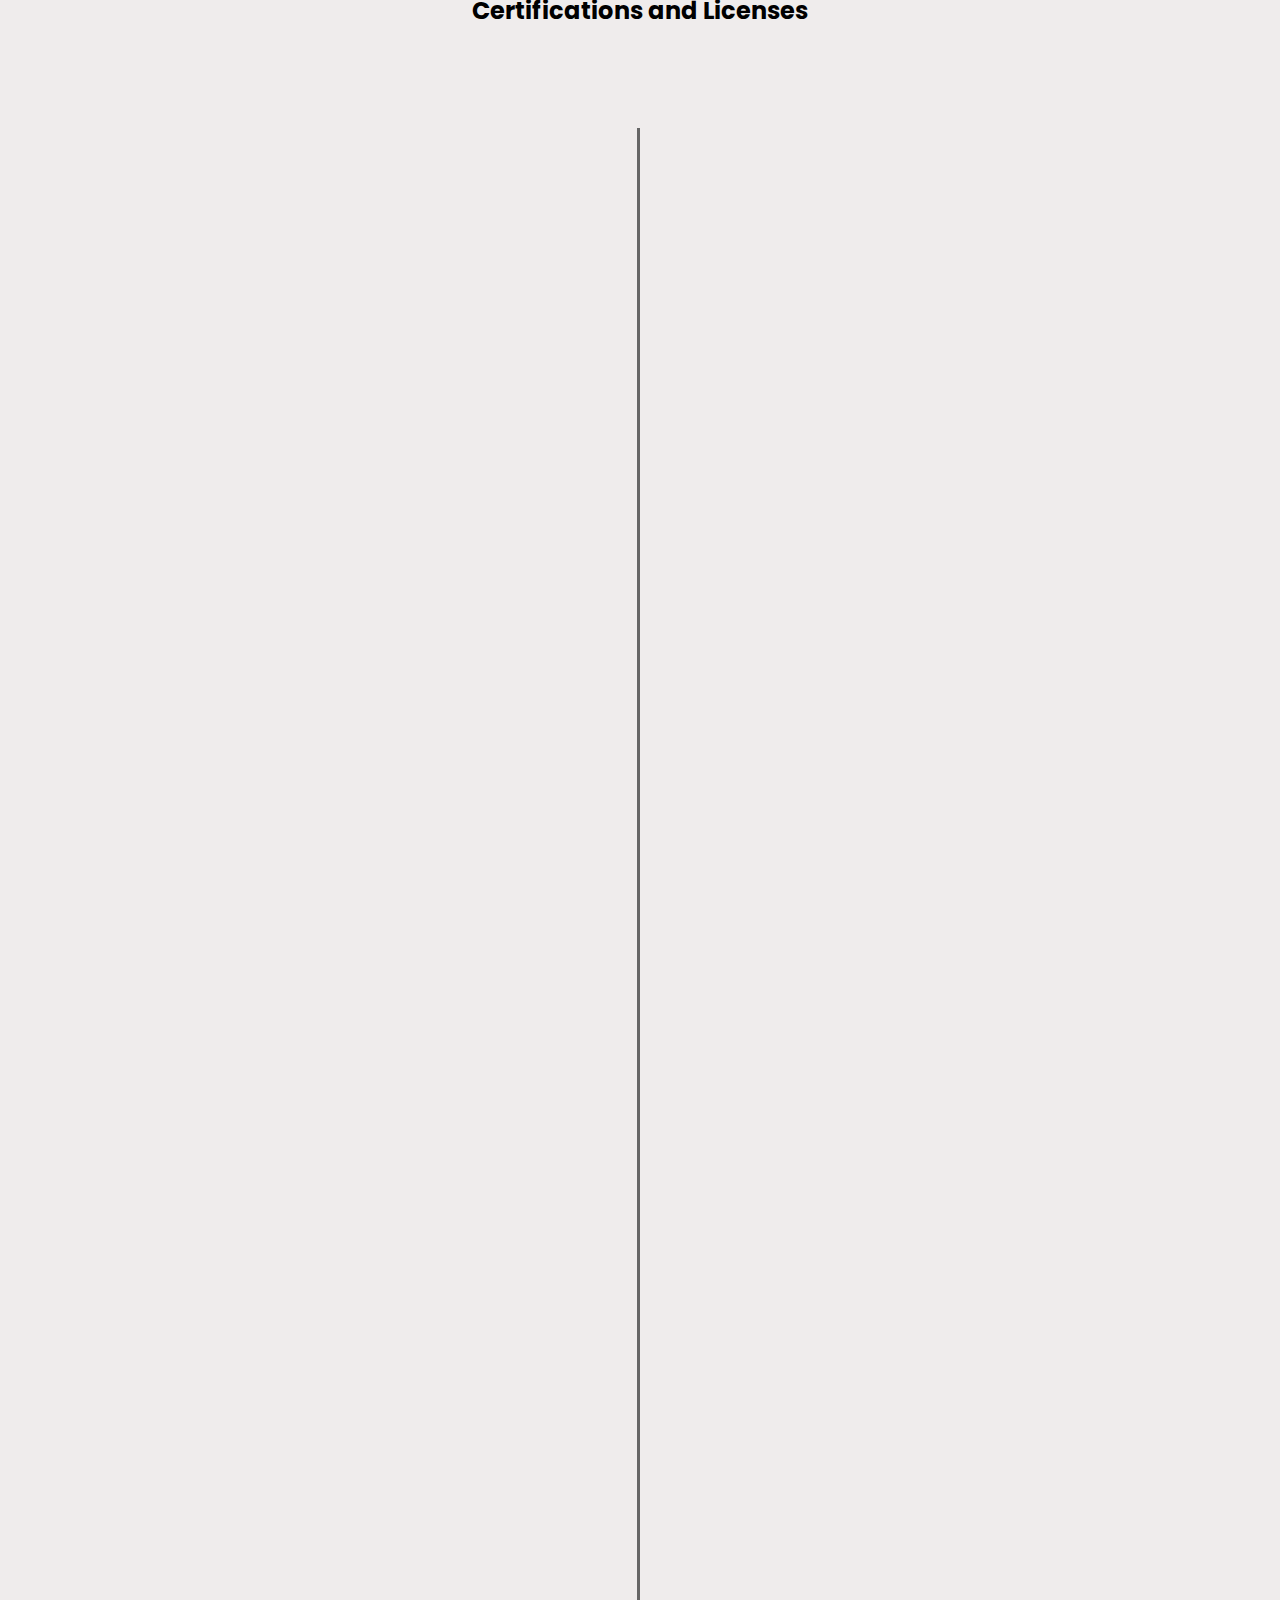
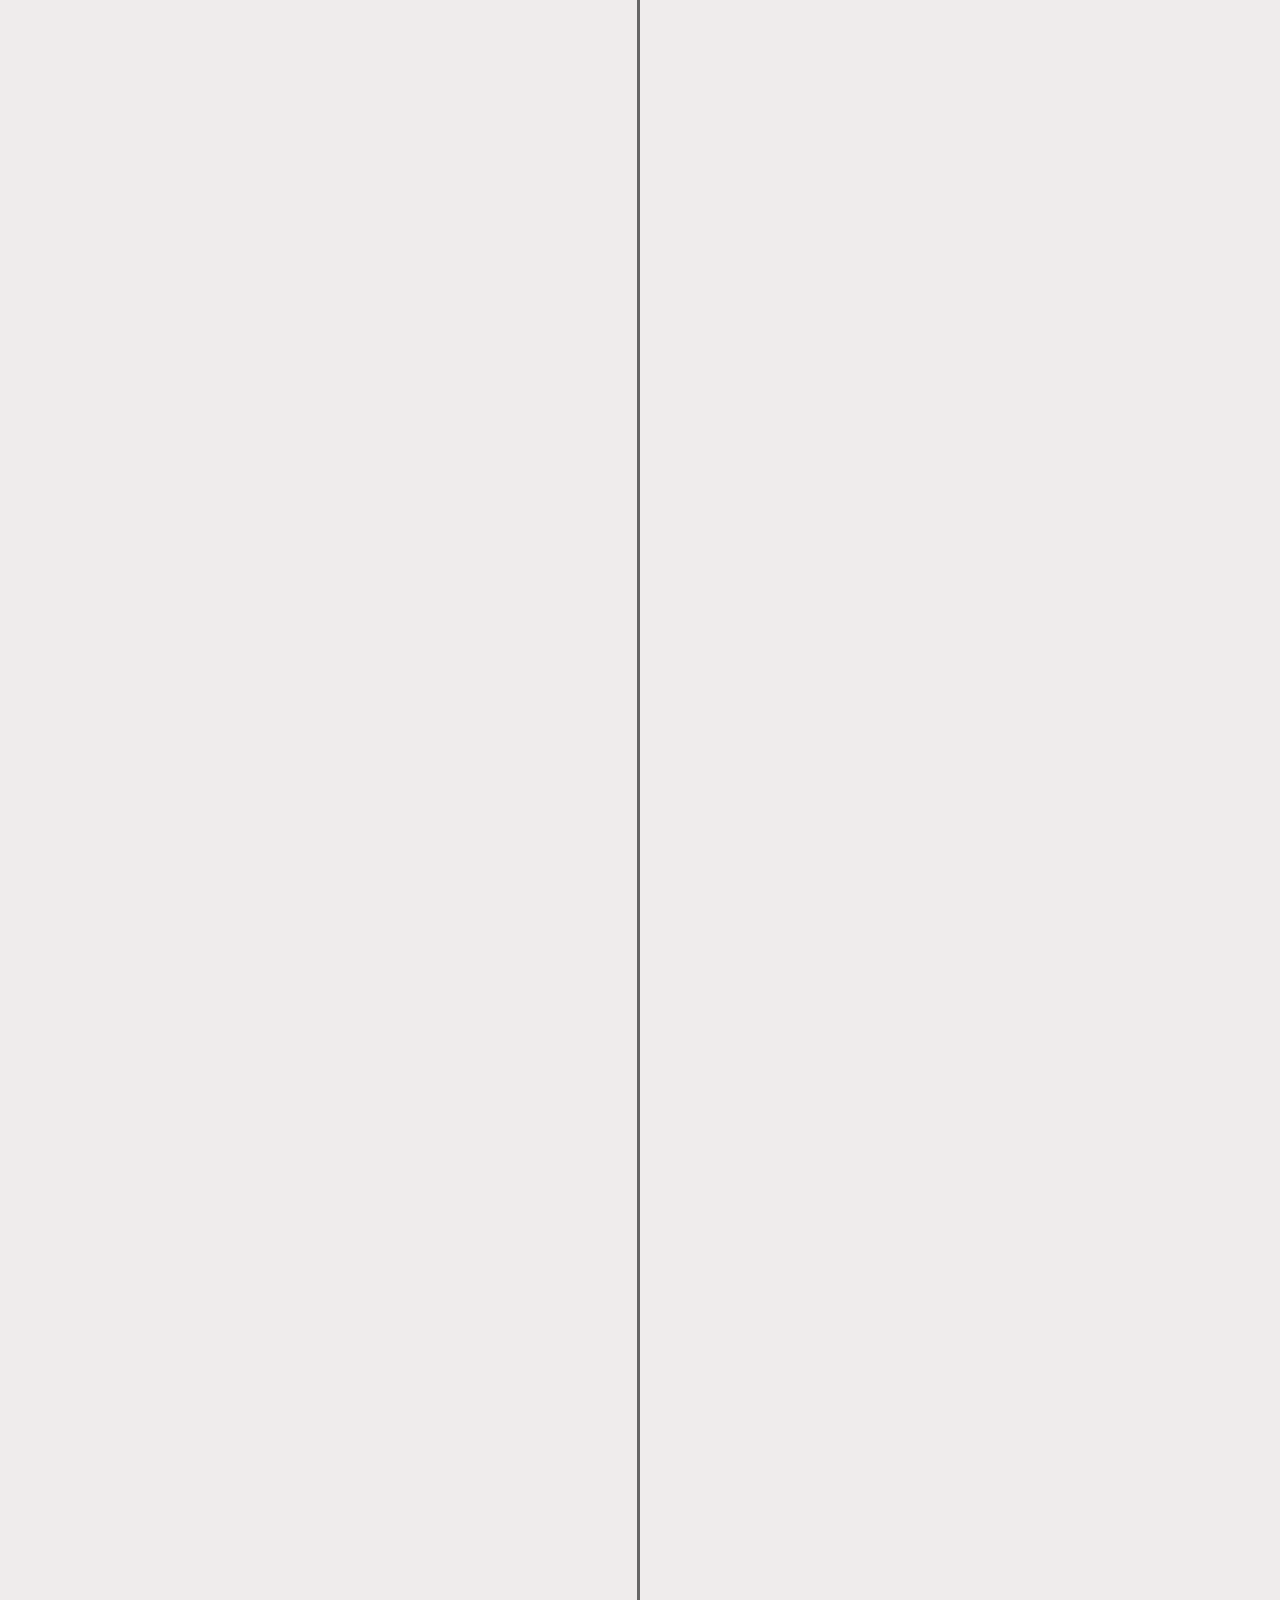
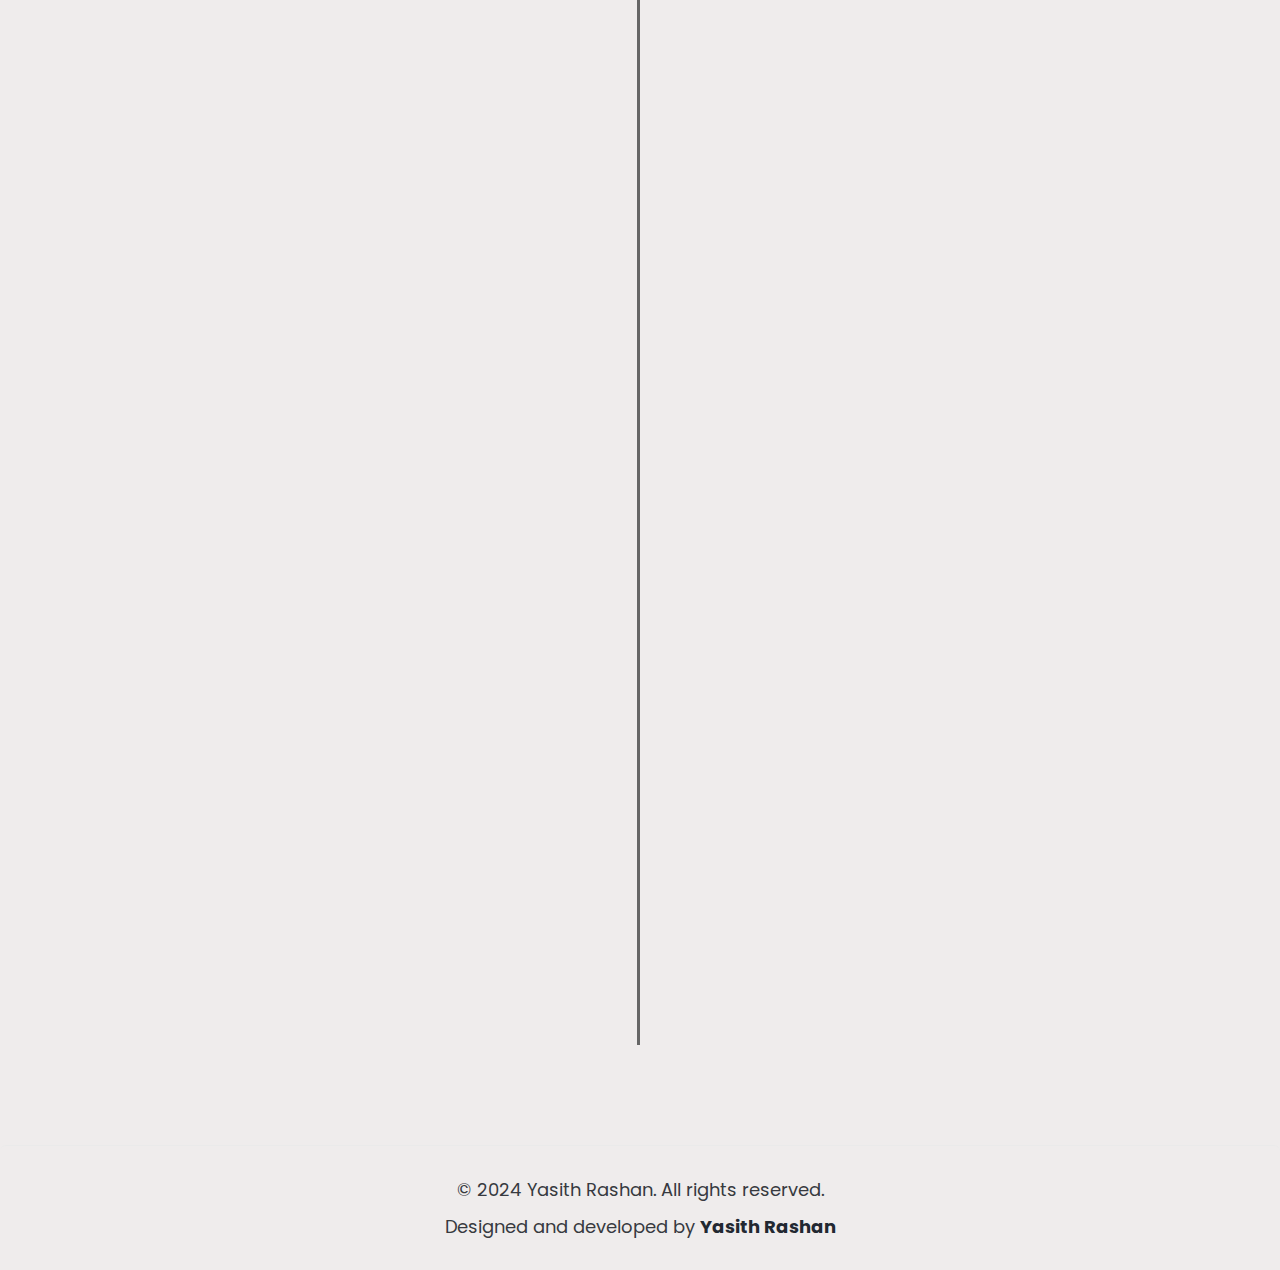
==== commit 74fa079c: "Add Certificates and Change Navbar CSS" ====
--- a/index.html
+++ b/index.html
@@ -301,7 +301,7 @@
                 <img src="assets/IIT.png" alt="">
                 <div class="text-box">
                     <h2>Analyzing and Visualization Data with MS Power BI</h2>
-                    <small>2024-2024</small>
+                    <small>2024-Jun</small>
                     <p>Informatics Institute of Technology</p>
                     <span class="left-container-arrow"></span>
 
@@ -316,7 +316,7 @@
                 <img src="assets/University_of_Moratuwa_logo.png" alt="">
                 <div class="text-box">
                     <h2>Python for Beginners</h2>
-                    <small>2024-2024</small>
+                    <small>2024-Jul</small>
                     <p>University of Moratuwa</p>
                     <span class="right-container-arrow"></span>
 
@@ -332,7 +332,7 @@
                 <img src="assets/Linkdin-Logo.png" alt="">
                 <div class="text-box">
                     <h2>Java Object Oriented Programming</h2>
-                    <small>2024-2024</small>
+                    <small>2024-Aug</small>
                     <p>LinkedIn Learning</p>
                     <span class="left-container-arrow"></span>
                     <div class="certificate-image">
@@ -345,7 +345,7 @@
                 <img src="assets/Linkdin-Logo.png" alt="">
                 <div class="text-box">
                     <h2>Java Beginners</h2>
-                    <small>2024-2024</small>
+                    <small>2024-Aug</small>
                     <p>Linkdin Learning</p>
                     <span class="right-container-arrow"></span>
                     <div class="certificate-image">
@@ -358,7 +358,7 @@
                 <img src="assets/HackerRank_Icon-1000px.png" alt="">
                 <div class="text-box">
                     <h2>SQL Beginners</h2>
-                    <small>2024-2024</small>
+                    <small>2024-Aug</small>
                     <p>Hacker Rank</p>
                     <span class="left-container-arrow"></span>
                     <div class="certificate-image">
@@ -371,11 +371,102 @@
                 <img src="assets/Linkdin-Logo.png" alt="">
                 <div class="text-box">
                     <h2>Tableau to Discover Buisness Inteligence</h2>
-                    <small>2024-2024</small>
+                    <small>2024-Aug</small>
                     <p>Linkdin Learning</p>
                     <span class="right-container-arrow"></span>
                     <div class="certificate-image">
                         <img src="assets/Certificates/Tableau-Certificate.png" alt="">
+                    </div>
+                </div>
+            </div>
+
+            <div class="certificate-container left-container">
+                <img src="assets/Linkdin-Logo.png" alt="">
+                <div class="text-box">
+                    <h2>IT Security Foundations: Core Concepts</h2>
+                    <small>2024-Aug</small>
+                    <p>Linkdin Learning</p>
+                    <span class="left-container-arrow"></span>
+                    <div class="certificate-image">
+                        <img src="assets/Certificates/Linkdin-IT Security.png" alt="">
+                    </div>
+                </div>
+            </div>
+
+            <div class="certificate-container right-container">
+                <img src="assets/Linkdin-Logo.png" alt="">
+                <div class="text-box">
+                    <h2>JavaScript Language</h2>
+                    <small>2024-Sep</small>
+                    <p>Linkdin Learning</p>
+                    <span class="right-container-arrow"></span>
+                    <div class="certificate-image">
+                        <img src="assets/Certificates/Linkdin-JavaScript.png" alt="">
+                    </div>
+                </div>
+            </div>
+
+            <div class="certificate-container left-container">
+                <img src="assets/Linkdin-Logo.png" alt="">
+                <div class="text-box">
+                    <h2>JavaScript: Enhancing the DOM</h2>
+                    <small>2024-Sep</small>
+                    <p>Linkdin Learning</p>
+                    <span class="left-container-arrow"></span>
+                    <div class="certificate-image">
+                        <img src="assets/Certificates/Linkdin-JavaScript Enhancing the DOM.png" alt="">
+                    </div>
+                </div>
+            </div>
+
+            <div class="certificate-container right-container">
+                <img src="assets/Linkdin-Logo.png" alt="">
+                <div class="text-box">
+                    <h2>Database Foundation</h2>
+                    <small>2024-Sep</small>
+                    <p>Linkdin Learning</p>
+                    <span class="right-container-arrow"></span>
+                    <div class="certificate-image">
+                        <img src="assets/Certificates/Linkdin Database Foundations.png" alt="">
+                    </div>
+                </div>
+            </div>
+
+            <div class="certificate-container left-container">
+                <img src="assets/Linkdin-Logo.png" alt="">
+                <div class="text-box">
+                    <h2>XML Essential Training</h2>
+                    <small>2024-Sep</small>
+                    <p>Linkdin Learning</p>
+                    <span class="left-container-arrow"></span>
+                    <div class="certificate-image">
+                        <img src="assets/Certificates/Linkdin XML.png" alt="">
+                    </div>
+                </div>
+            </div>
+
+            <div class="certificate-container right-container">
+                <img src="assets/Linkdin-Logo.png" alt="">
+                <div class="text-box">
+                    <h2>Learning GitHub</h2>
+                    <small>2024-Sep</small>
+                    <p>Linkdin Learning</p>
+                    <span class="right-container-arrow"></span>
+                    <div class="certificate-image">
+                        <img src="assets/Certificates/Learning-GitHub.png" alt="">
+                    </div>
+                </div>
+            </div>
+
+            <div class="certificate-container left-container">
+                <img src="assets/Linkdin-Logo.png" alt="">
+                <div class="text-box">
+                    <h2>Practicle GitHub Actions</h2>
+                    <small>2024-Sep</small>
+                    <p>Linkdin Learning</p>
+                    <span class="left-container-arrow"></span>
+                    <div class="certificate-image">
+                        <img src="assets/Certificates/Linkdin GItHub-Actions.png" alt="">
                     </div>
                 </div>
             </div>
--- a/css-files/hero-section.css
+++ b/css-files/hero-section.css
@@ -19,6 +19,7 @@
     background: #EFECEC;
     
     
+    
 }
 
 /* Navigation Bar Css */
@@ -26,12 +27,13 @@
     position: absolute;
     top: 0;
     left: 0;
-    width: 100%;
+    width:100%;
     padding: 1.3rem 10%;
     display: flex;
     justify-content: space-between;
     align-items: center;
     z-index: 100;
+   
     
 }
 
@@ -85,7 +87,7 @@
     }
 }
 
-@media (max-width: 880px) {
+@media (max-width: 1050px) {
     .icons {
         display: inline-flex;
         color: #373A40;
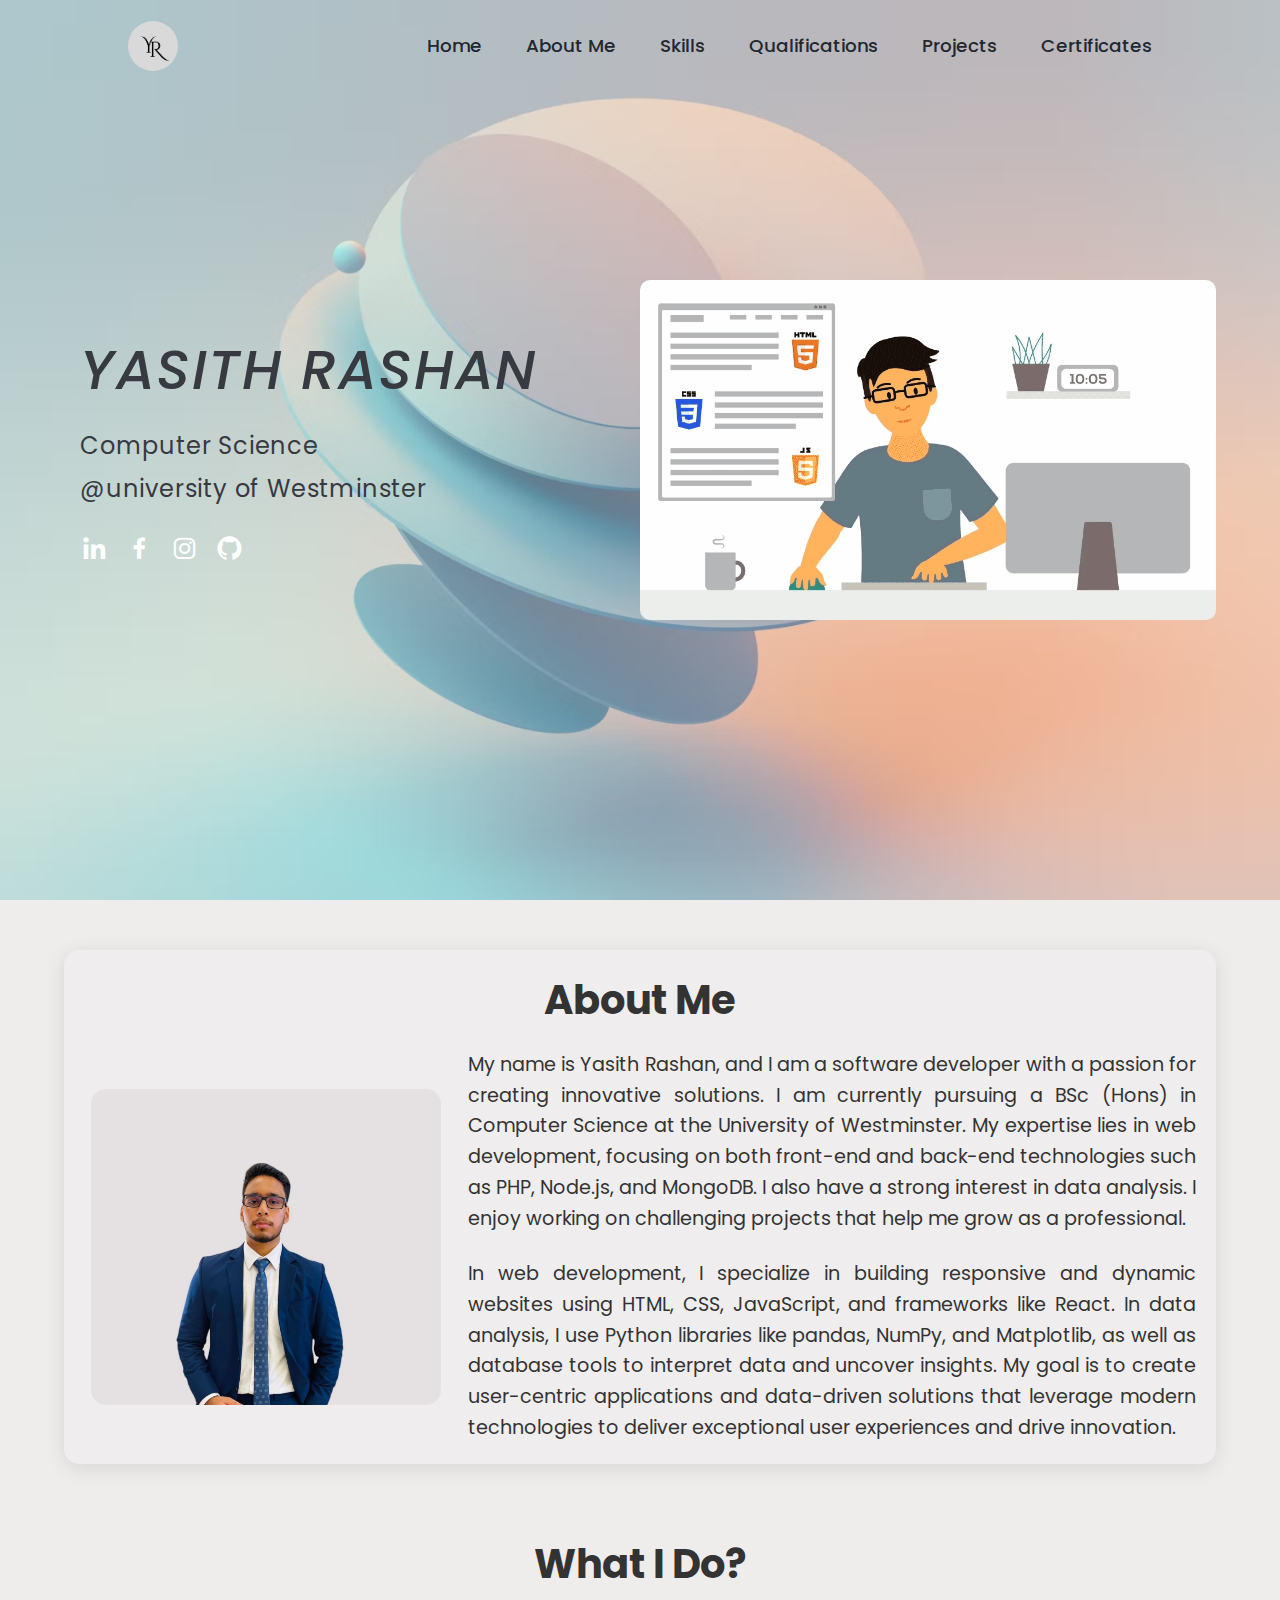
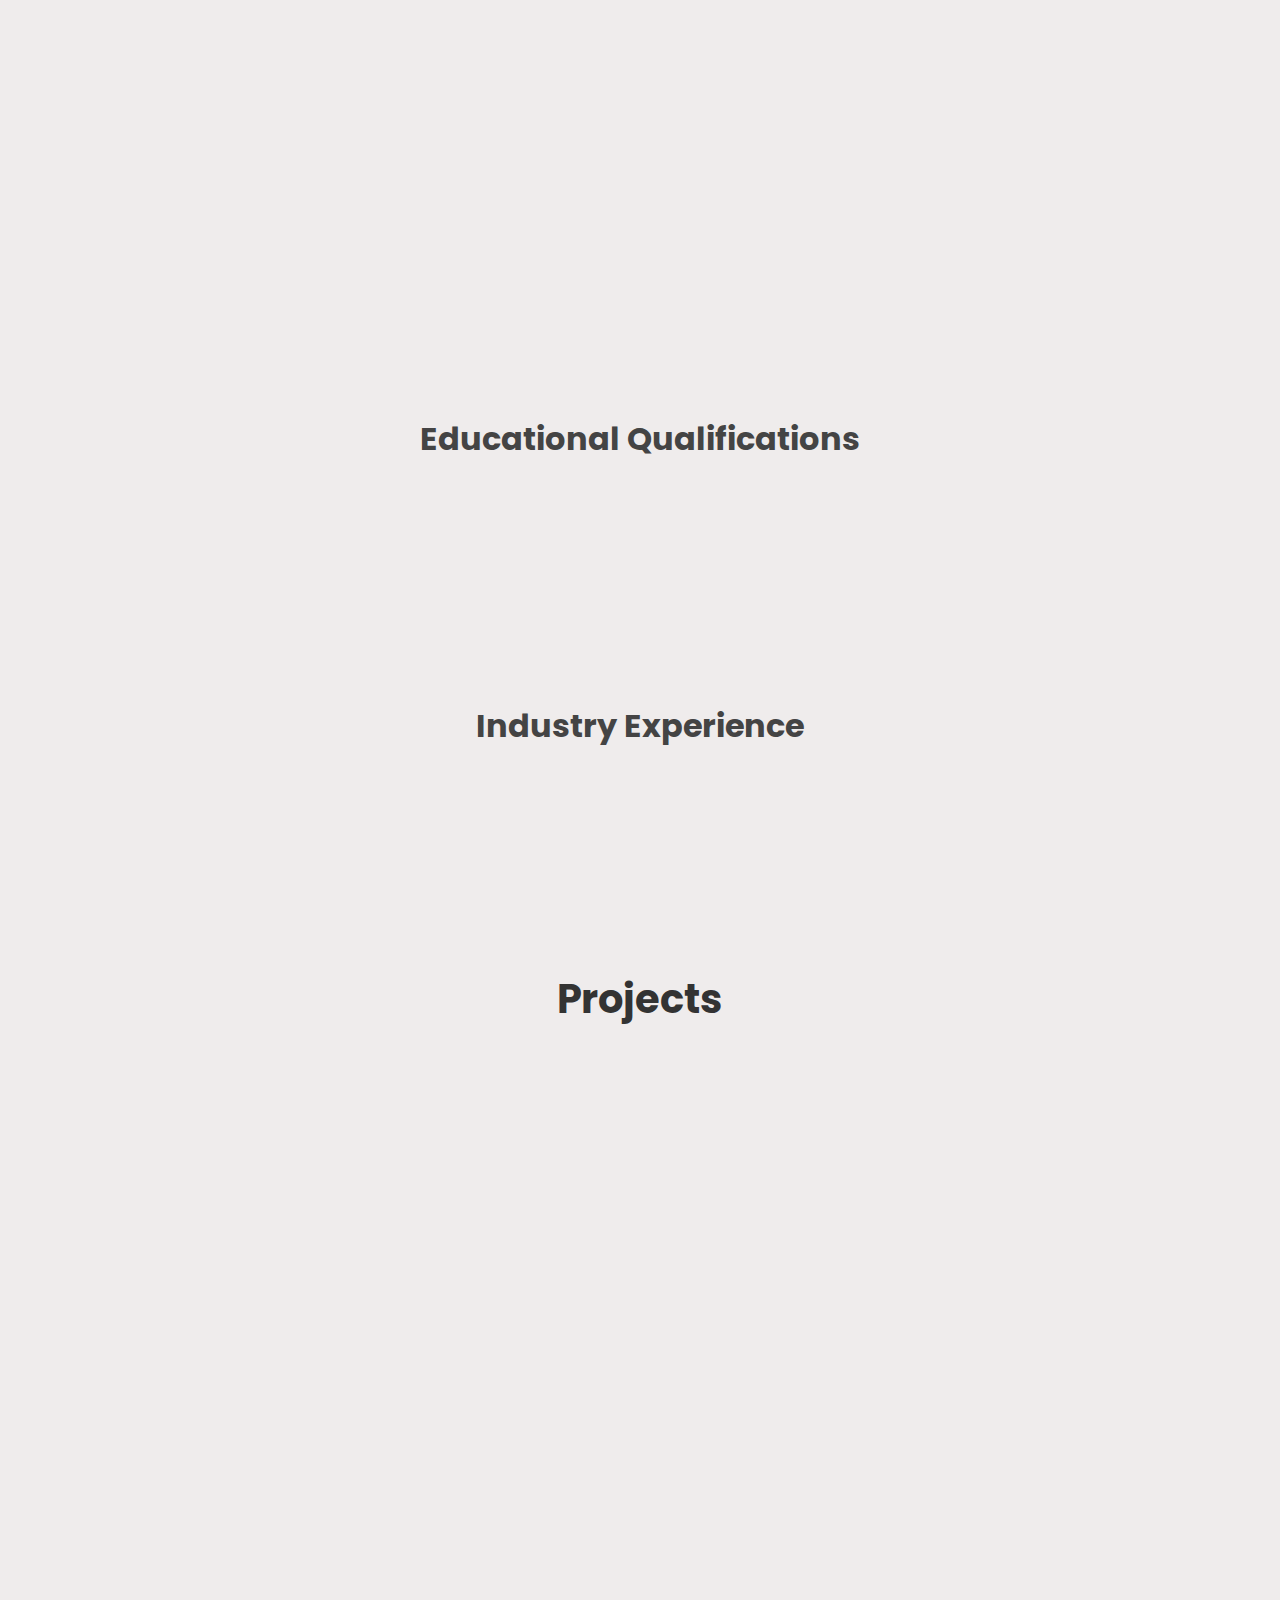
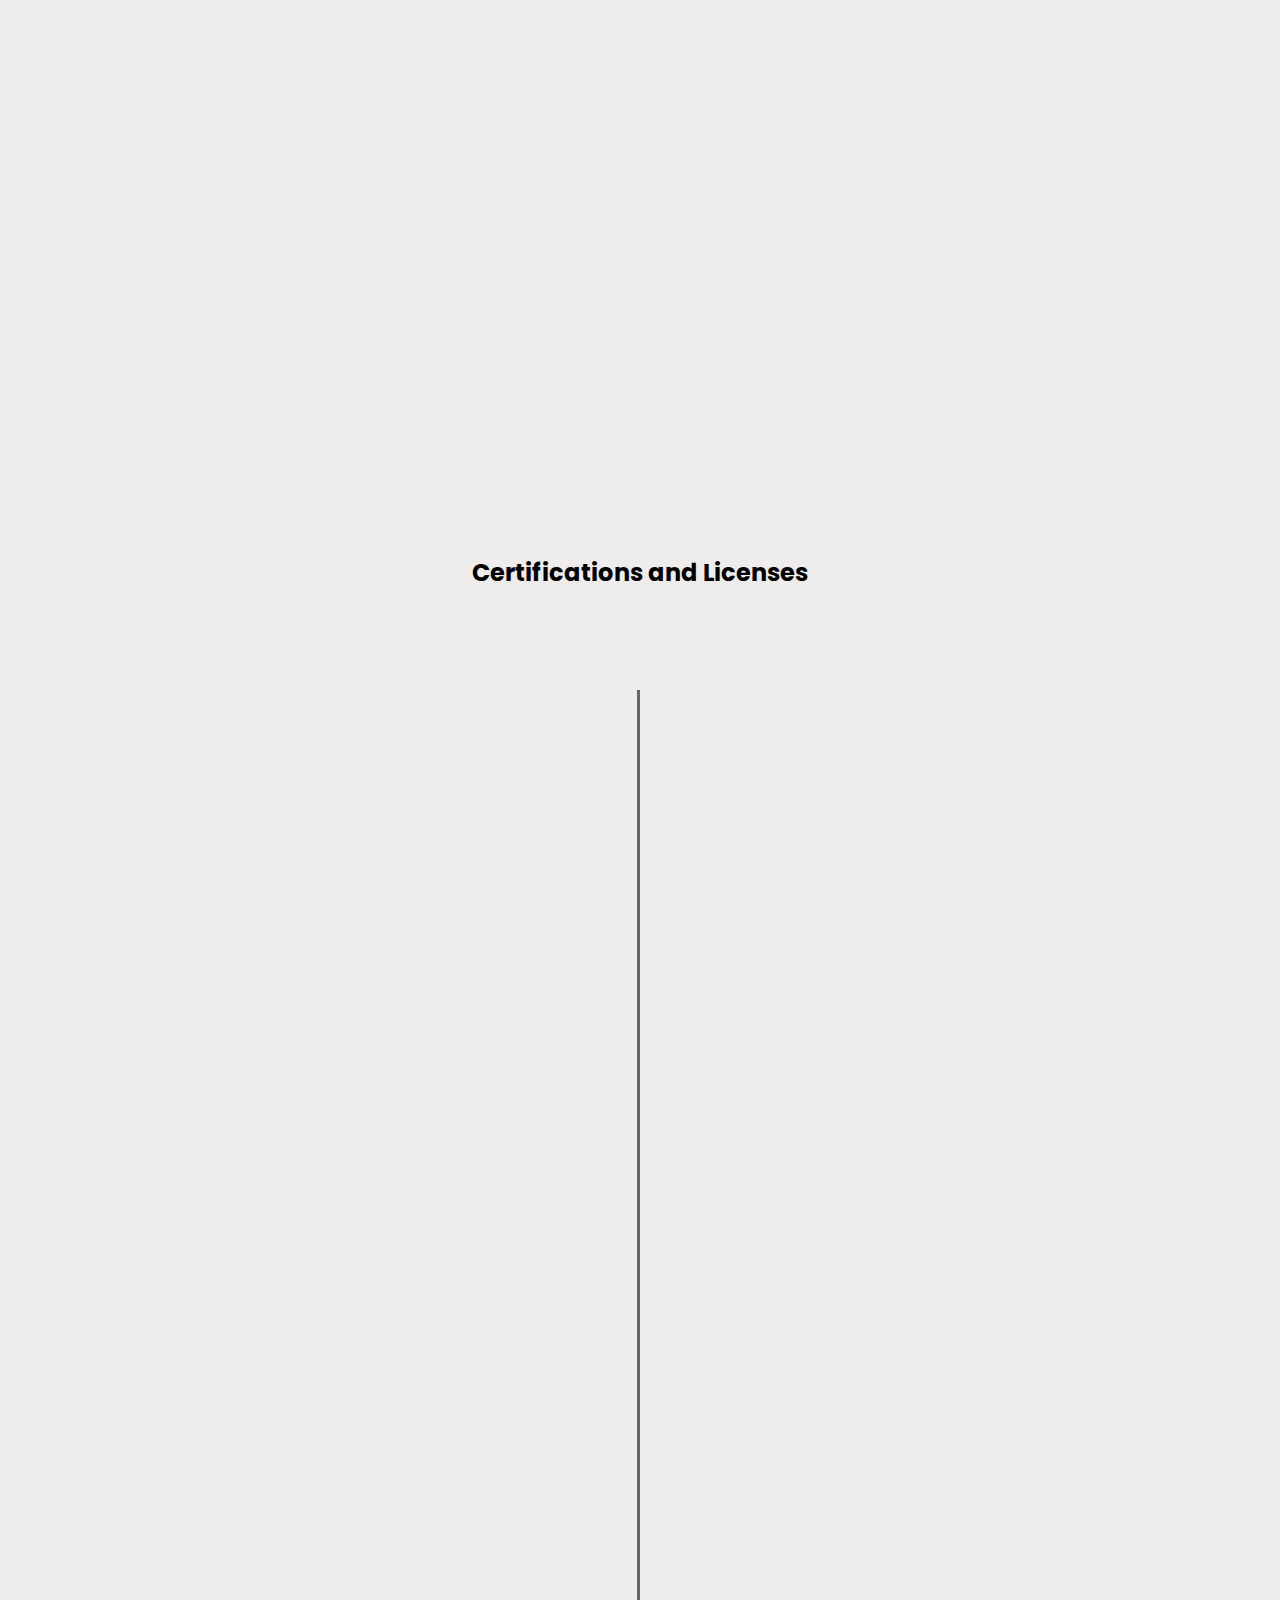
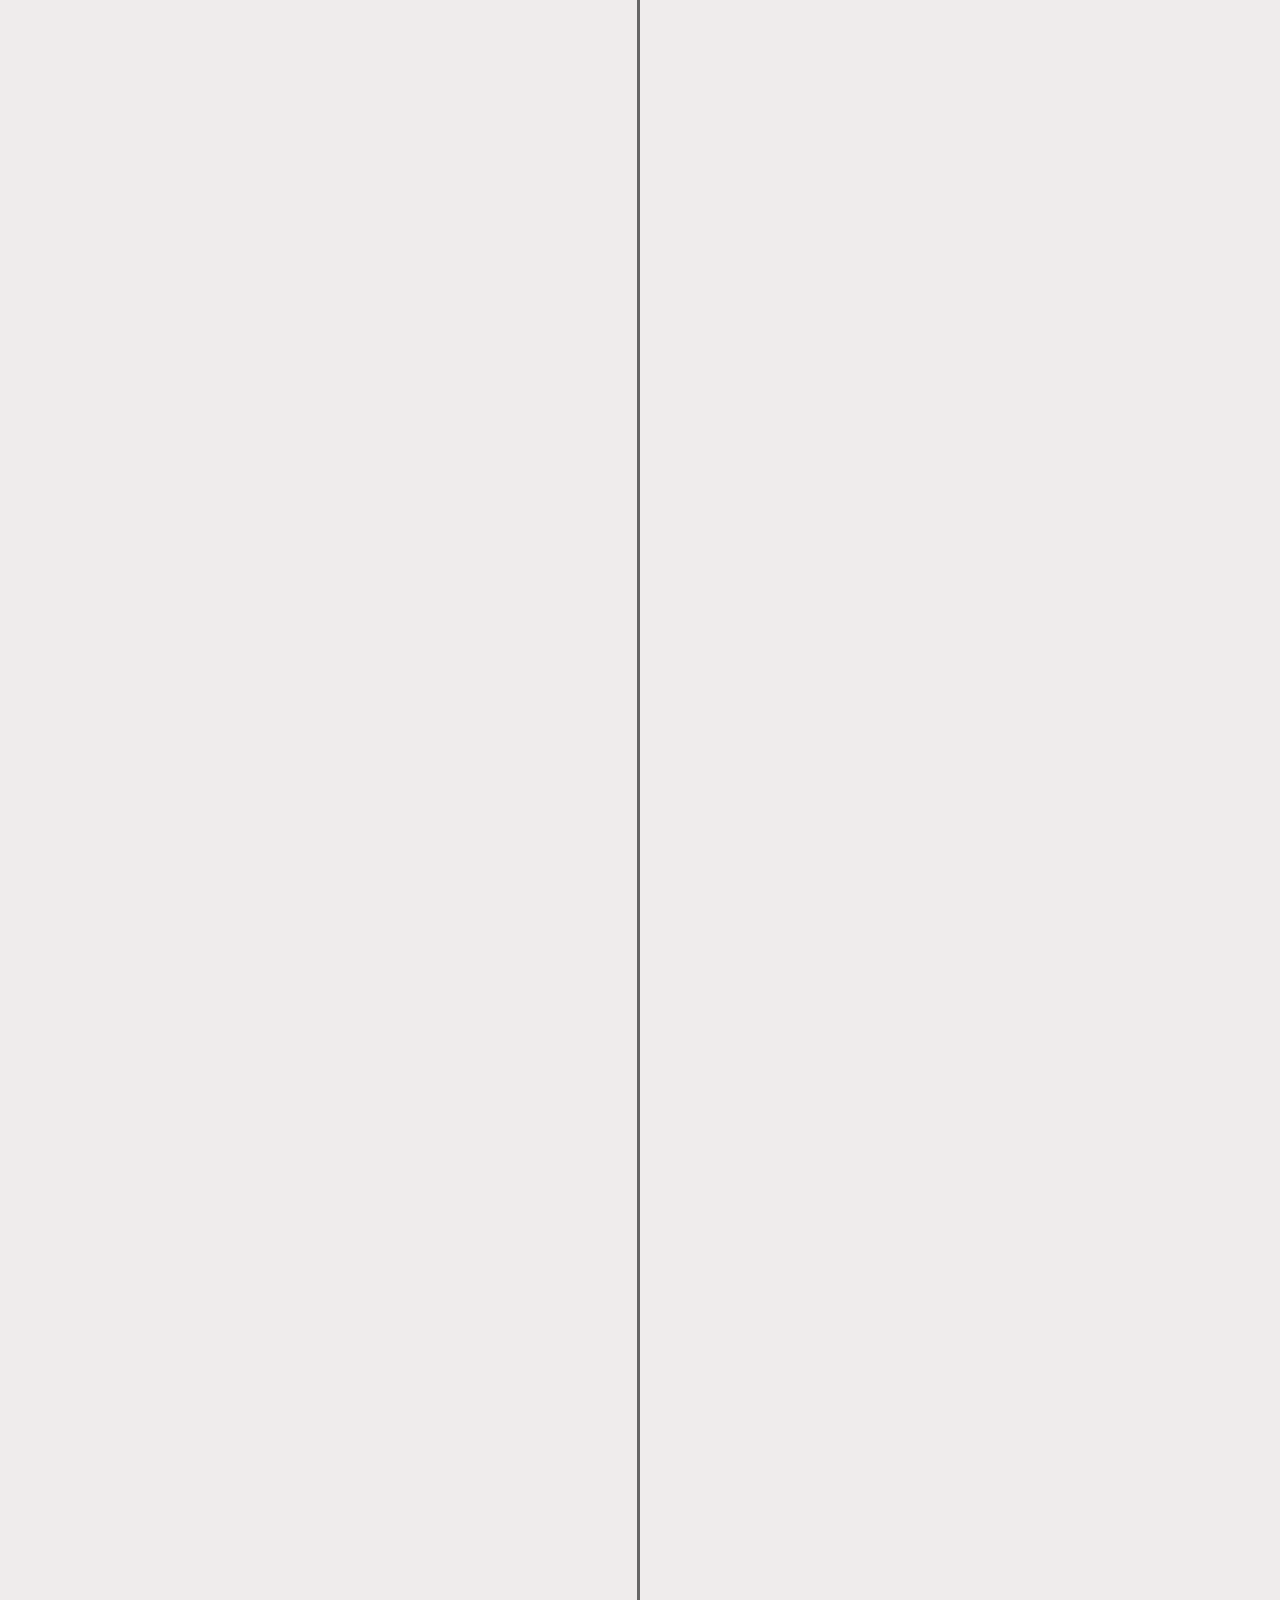
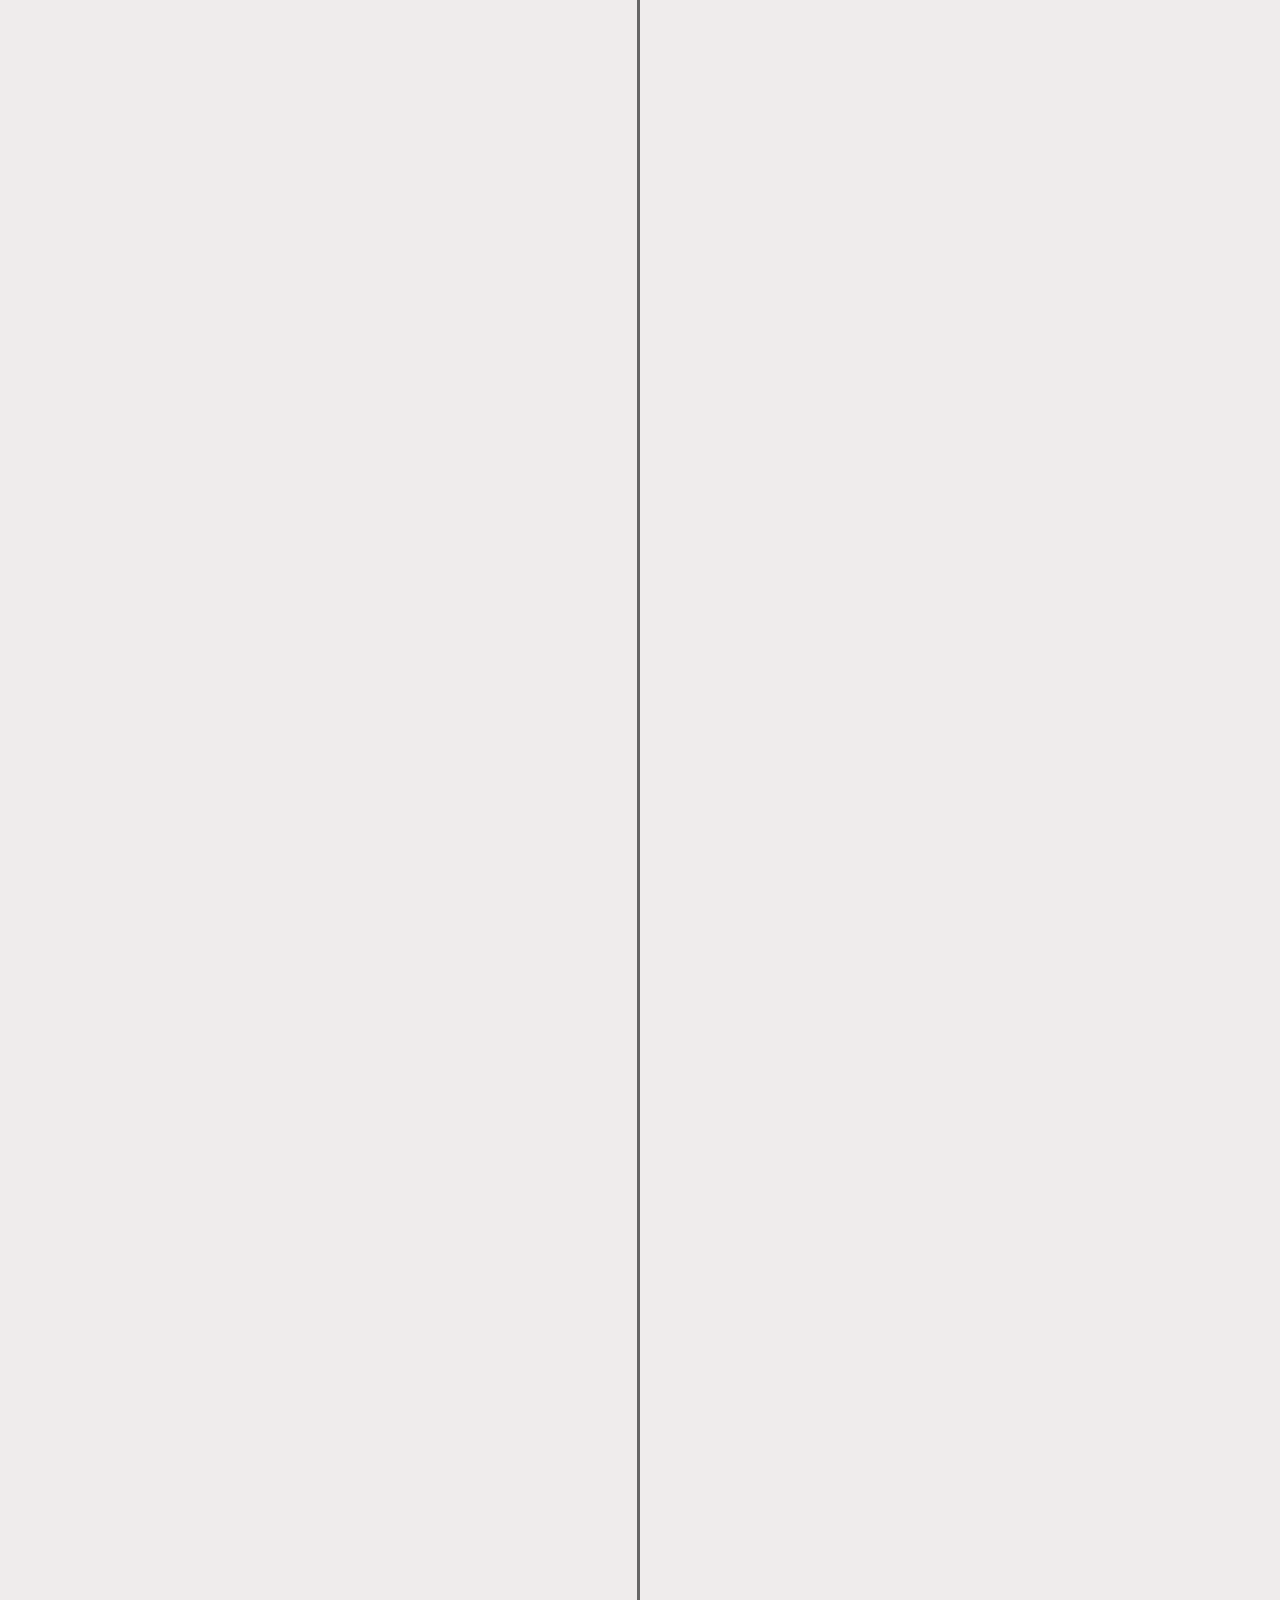
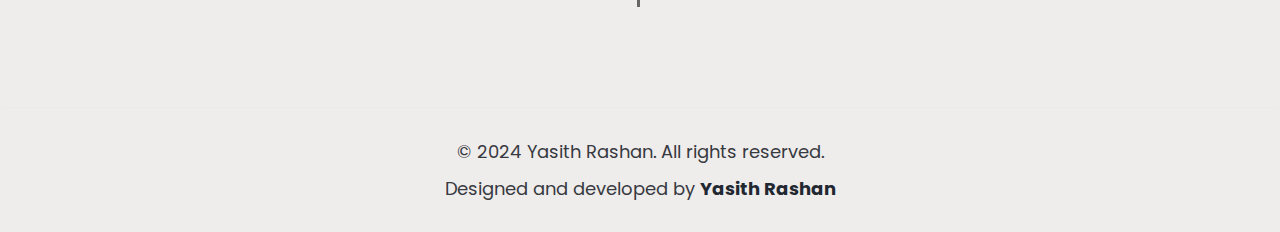
==== commit 0ef5ec7f: "Update Skills" ====
--- a/index.html
+++ b/index.html
@@ -87,7 +87,7 @@
         <h1 class="about-me-title">About Me</h1>
         <div class="about-me-content">
             <div class="col-1">
-                <img src="assets/yasith.jpeg" alt="Your Photo">
+                <img src="assets/YasithRashanCVImage.jpg" alt="Display Image">
             </div>
             <div class="details">
                 <p class="about-me-text">
@@ -108,11 +108,12 @@
 
     <div class="skill-container" id="skills">
         <h1>What I Do?</h1>
+
         <div class="skill-category">
-            <h2>Web Development</h2>
-            <img src="assets/web Development.gif" alt="Web development skills">
+            <h2>Front-End Development</h2>
+            <img src="assets/Front-end-developer.gif" alt="Web development skills">
             <p>
-                As a web developer, I am proficient in creating dynamic and responsive websites. My experience includes working with HTML5, CSS3, JavaScript, and Bootstrap to build interactive and visually appealing web applications. I focus on writing clean, maintainable code and implementing best practices to ensure high-quality user experiences.
+                As a front-end developer, I specialize in building dynamic, responsive, and visually engaging user interfaces. My skills include working with HTML5, CSS3, JavaScript, Bootstrap, and React to craft seamless user experiences. I prioritize clean, maintainable code and adhere to best practices to ensure high-quality front-end development.
             </p>
             
             <h3>Tools I Used</h3>
@@ -121,15 +122,33 @@
                 <img src="assets/css logo.webp" alt="CSS3">
                 <img src="assets/Java-Script-Logo.png" alt="JavaScript">
                 <img src="assets/Bootstrap_logo.png" alt="Bootstrap">
+                <img src="assets/React-Symbol.png" alt="Bootstrap">
+
+            </div>
+        </div>
+
+        <div class="skill-category">
+            <h2>Back-End Development</h2>
+            <img src="assets/Back-end-developer.gif" alt="Web development skills">
+            <p>
+                As a back-end developer, I am skilled in building secure, scalable, and efficient server-side applications. My experience includes working with technologies like Spring Boot, Node.js, PHP, and MongoDB to design APIs, handle server-side logic, and manage databases. I focus on clean code, performance optimization, and best practices to deliver reliable back-end solutions.
+            </p>
+            
+            <h3>Tools I Used</h3>
+            <div class="skills-images">
+                <img src="assets/spring-boot-logo.png" alt="Spring Boot">
+                <img src="assets/nodejs-logo.png" alt="Node.js">
+                <img src="assets/PHP-logo.svg.png" alt="PHP">
+                <img src="assets/mongodb-logo.svg" alt="MongoDB">
 
             </div>
         </div>
         
         <div class="skill-category">
-            <h2>Data Analyst</h2>
+            <h2>Data Visualization</h2>
             <img src="assets/Data Analyst.gif" alt="Data analysis skills">
             <p>
-                In my role as a data analyst, I specialize in transforming raw data into actionable insights. I use various tools and techniques to analyze data, create visualizations, and generate reports that support data-driven decision-making. My expertise includes working with Power BI, Tableau, Excel, MySQL, and Python libraries such as pandas, NumPy, and Matplotlib to uncover trends, patterns, and key metrics.
+                As a data visualization specialist, I transform complex data into clear and impactful visuals that support data-driven storytelling. My expertise includes using Power BI, Tableau, Excel, and Python libraries like Matplotlib and Seaborn to create intuitive charts, dashboards, and reports that reveal insights and trends effectively.
             </p>
             
             <h3>Tools I Used</h3>
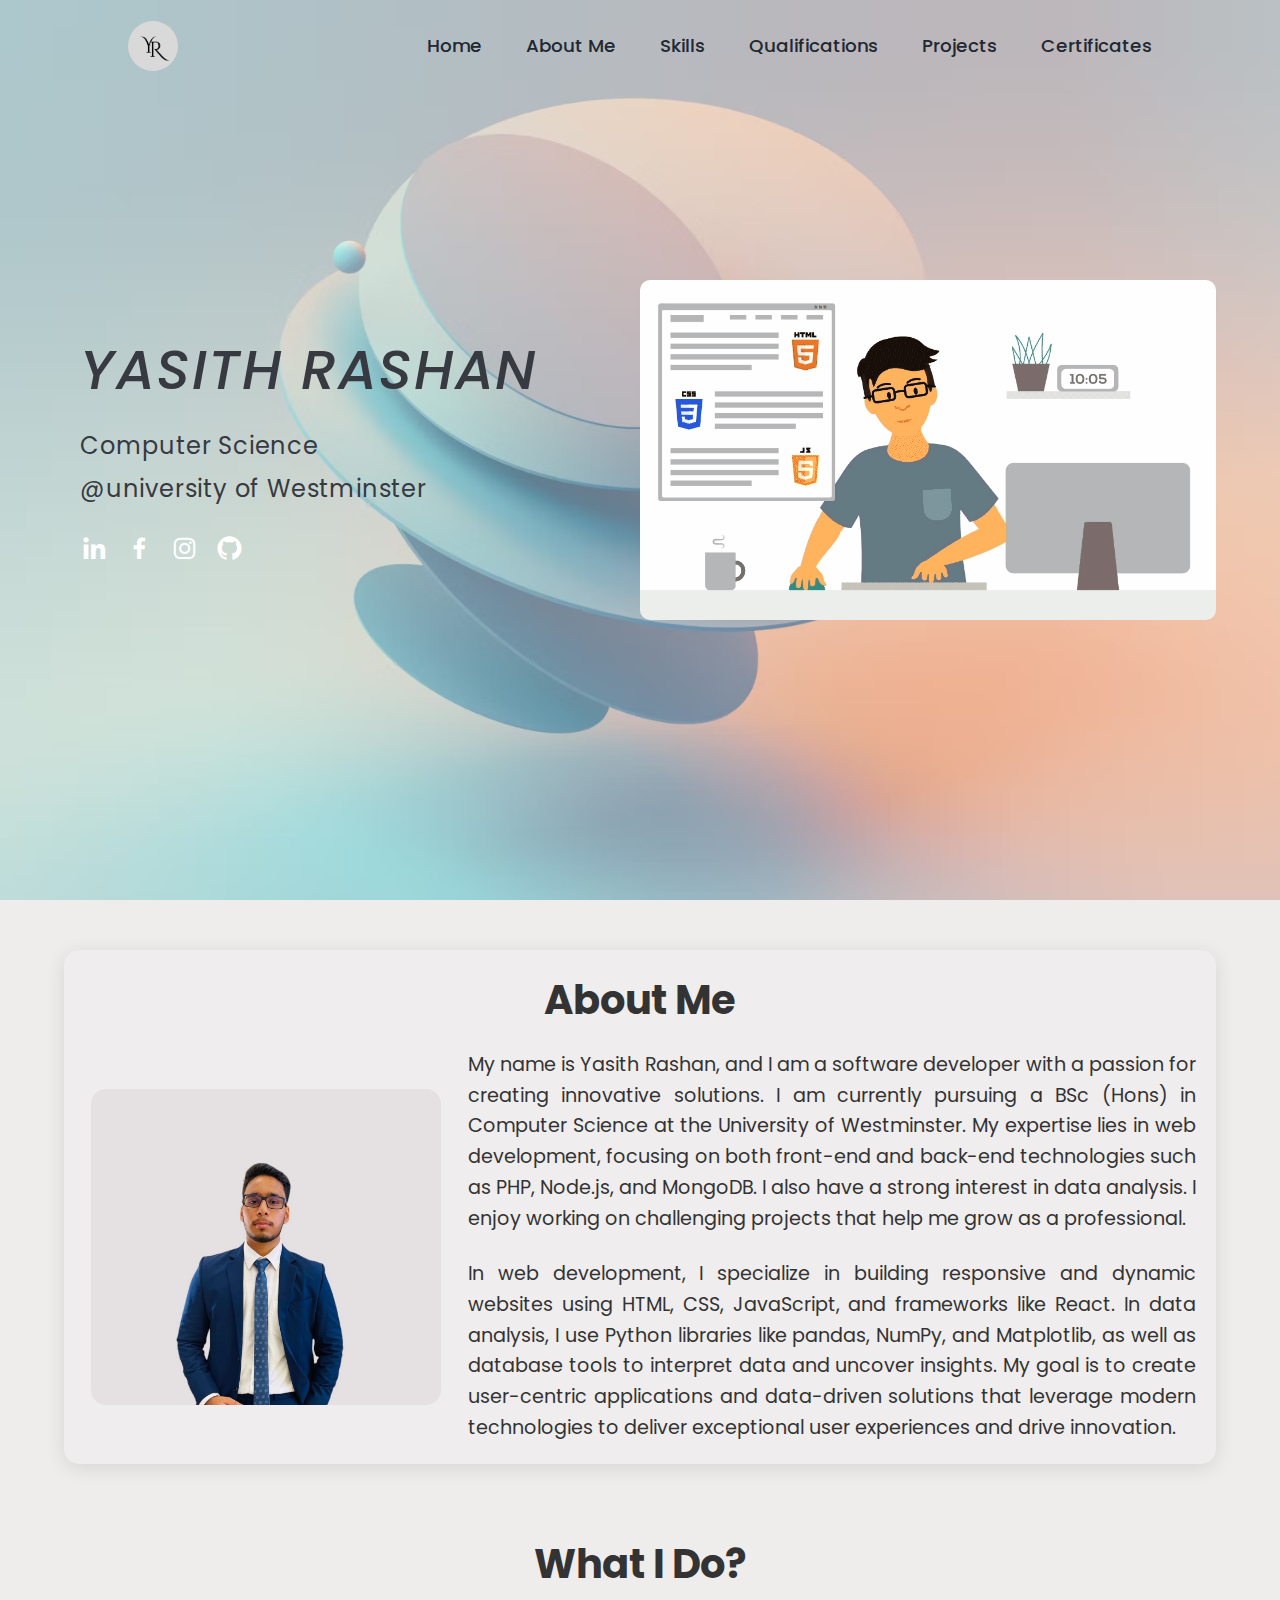
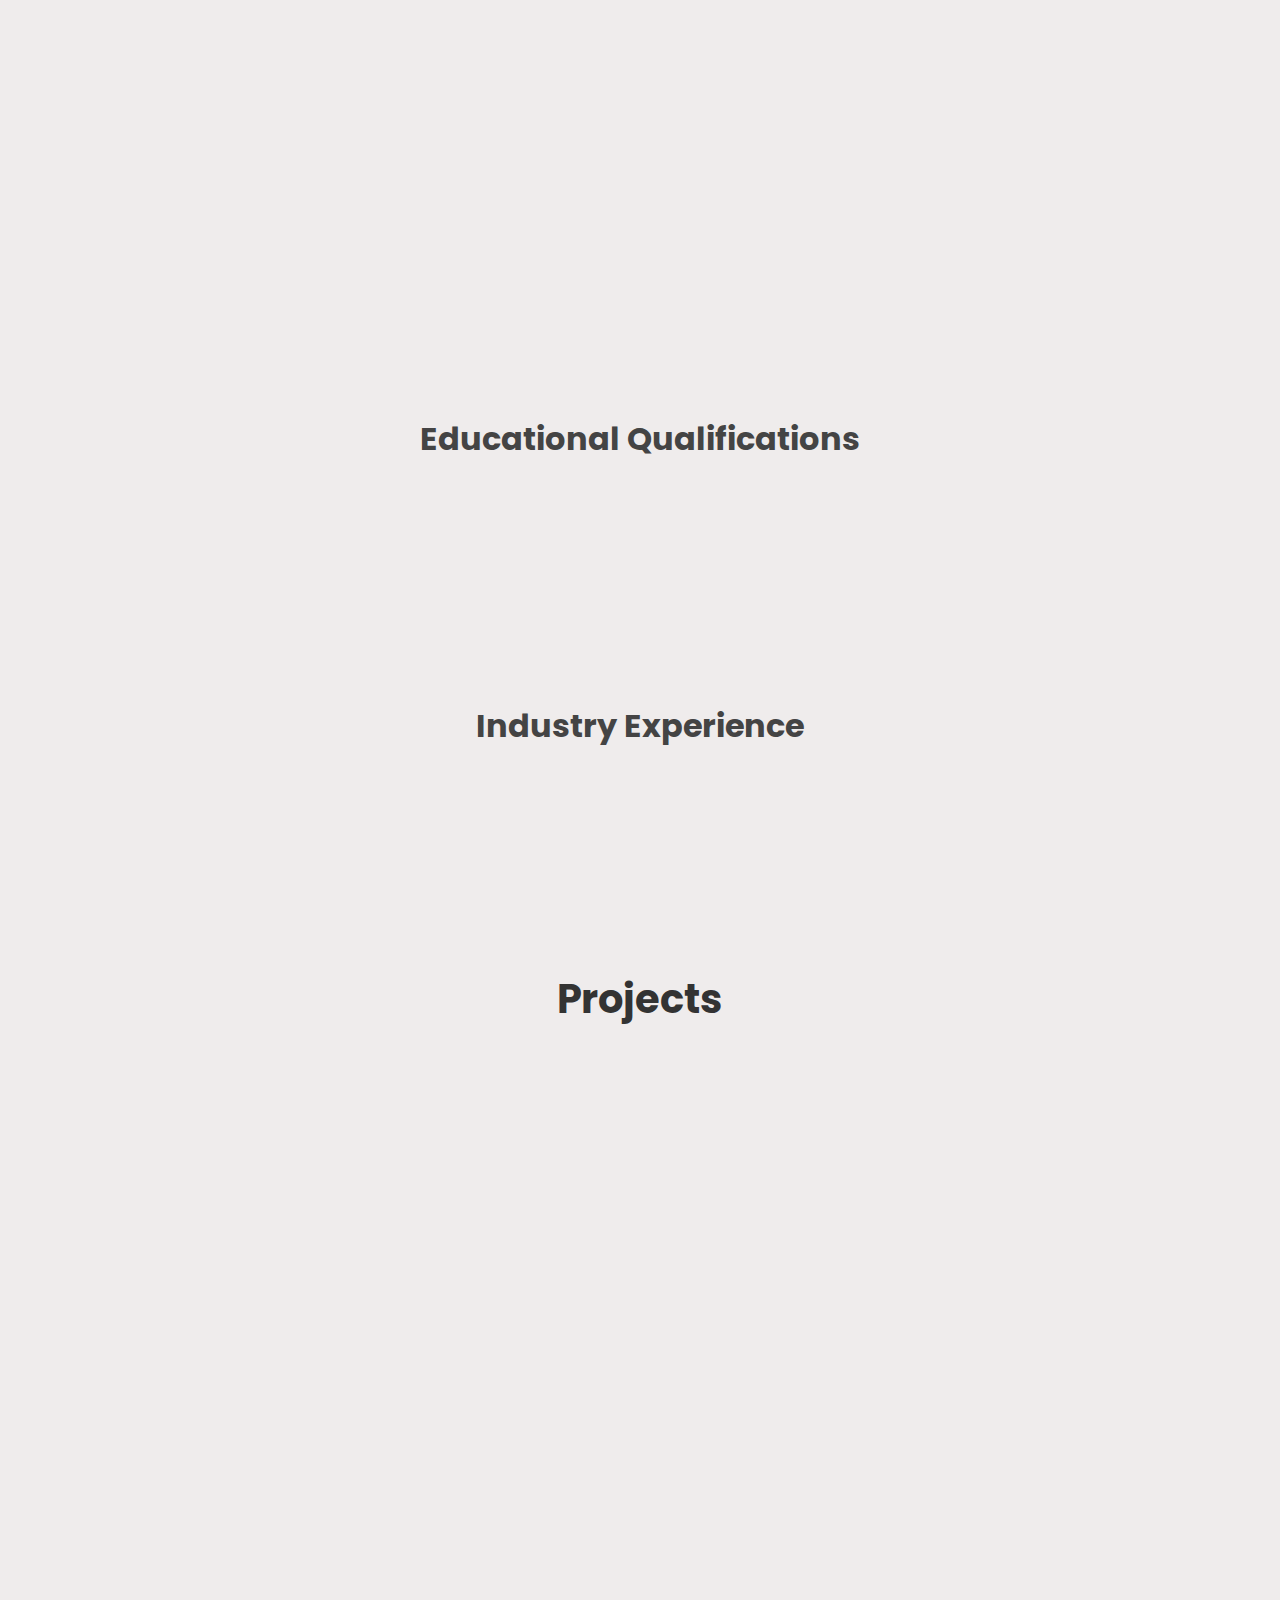
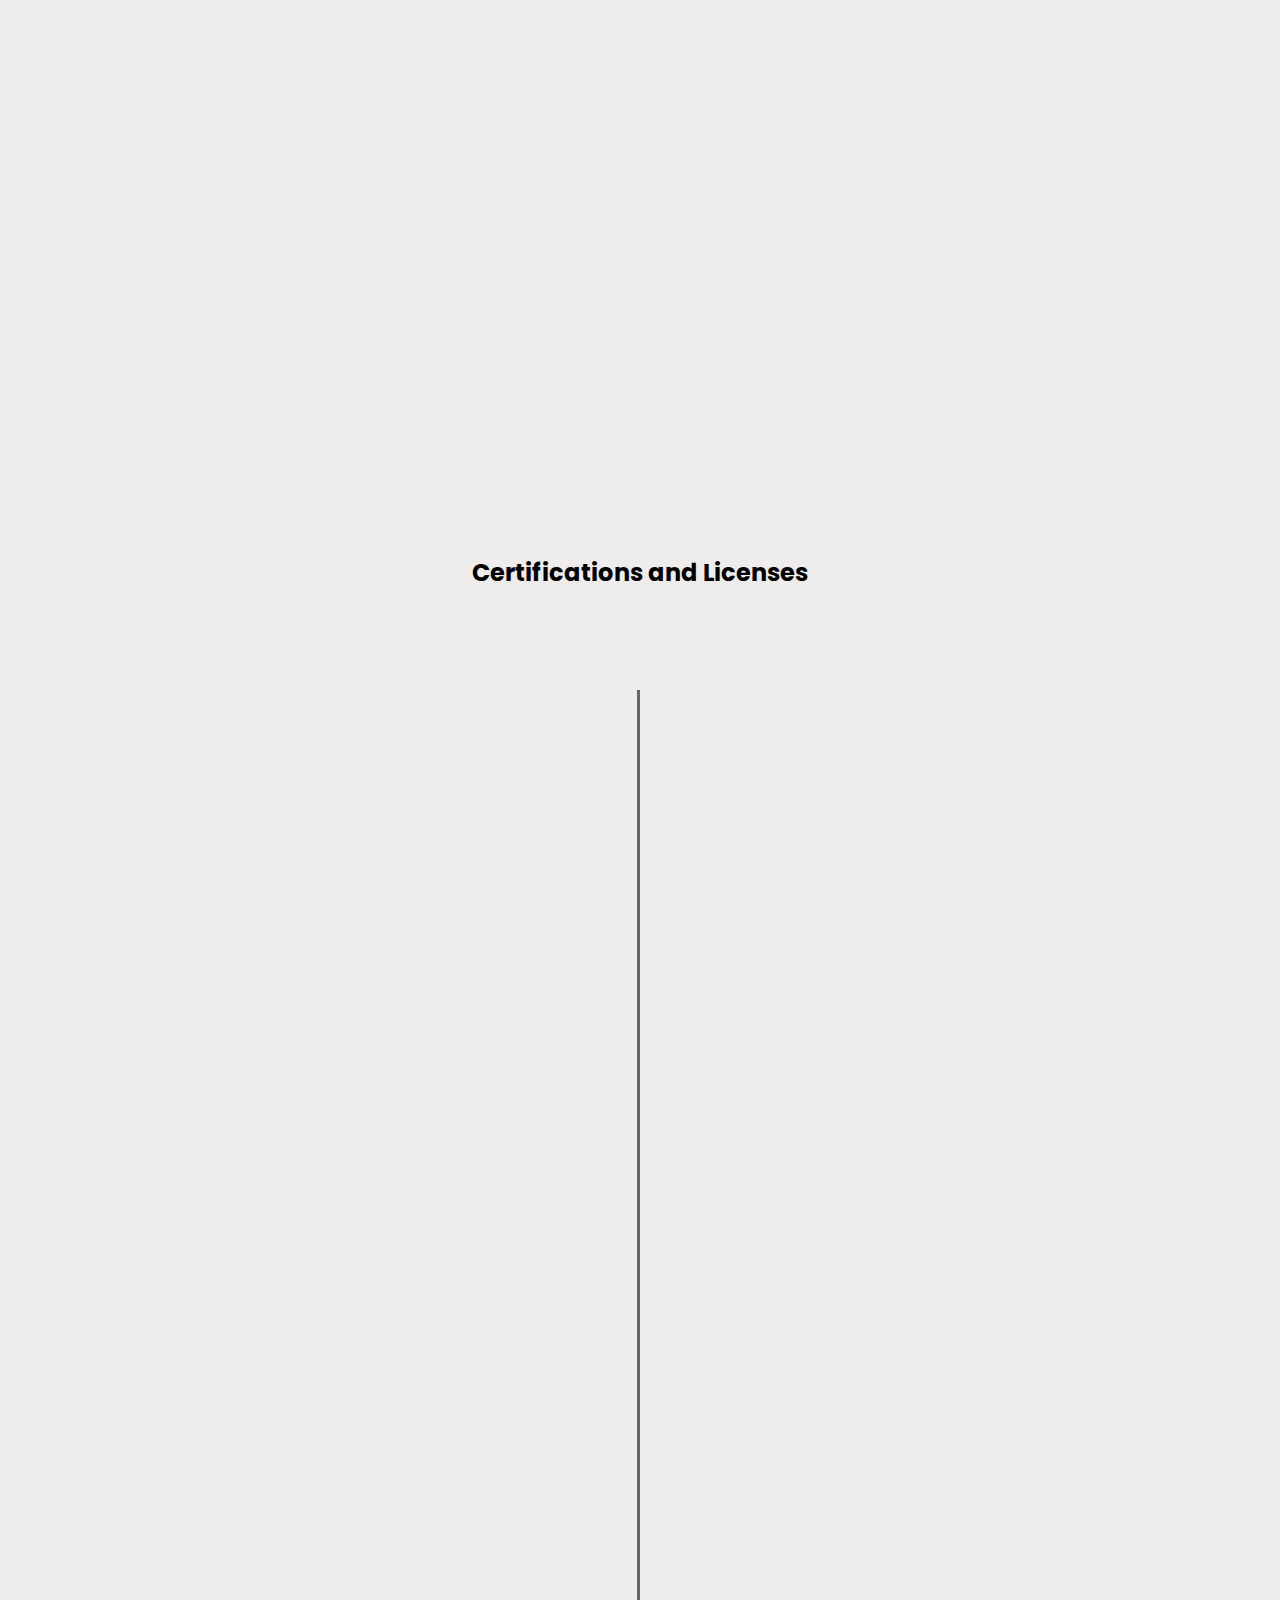
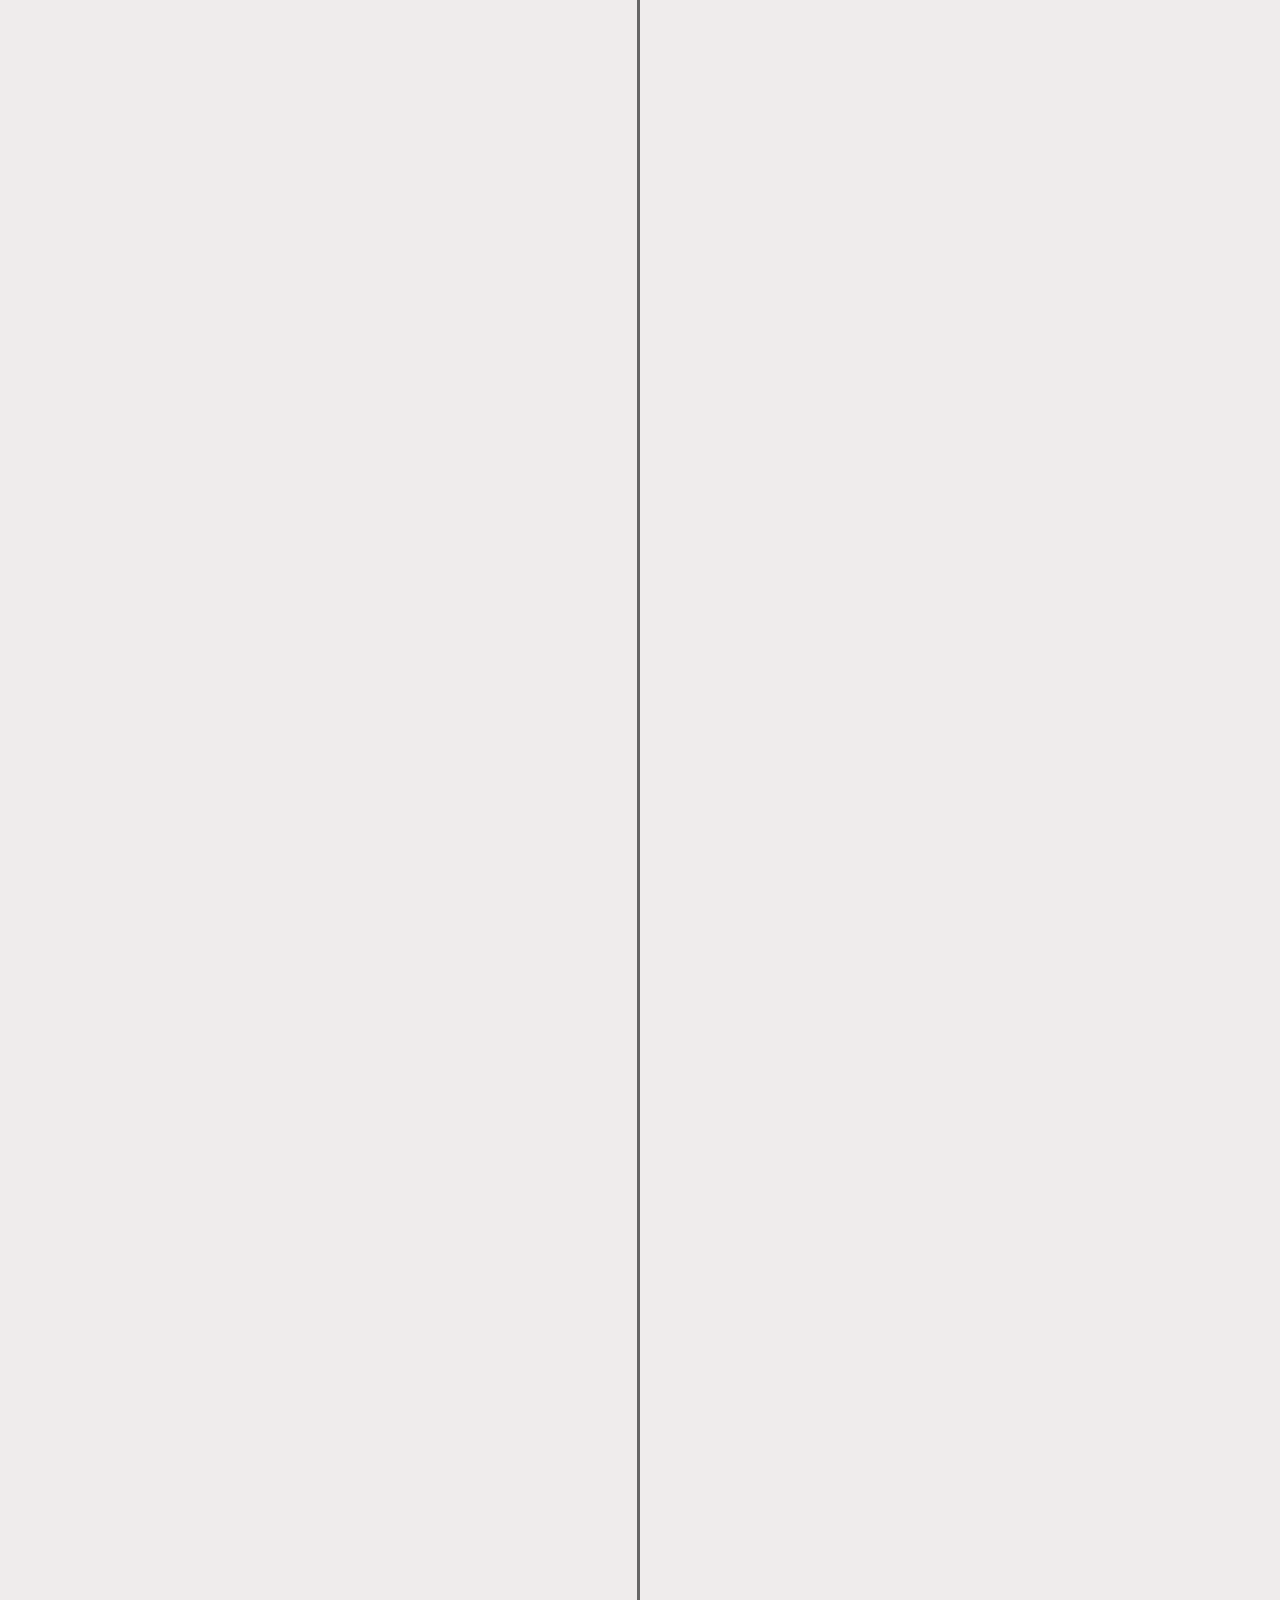
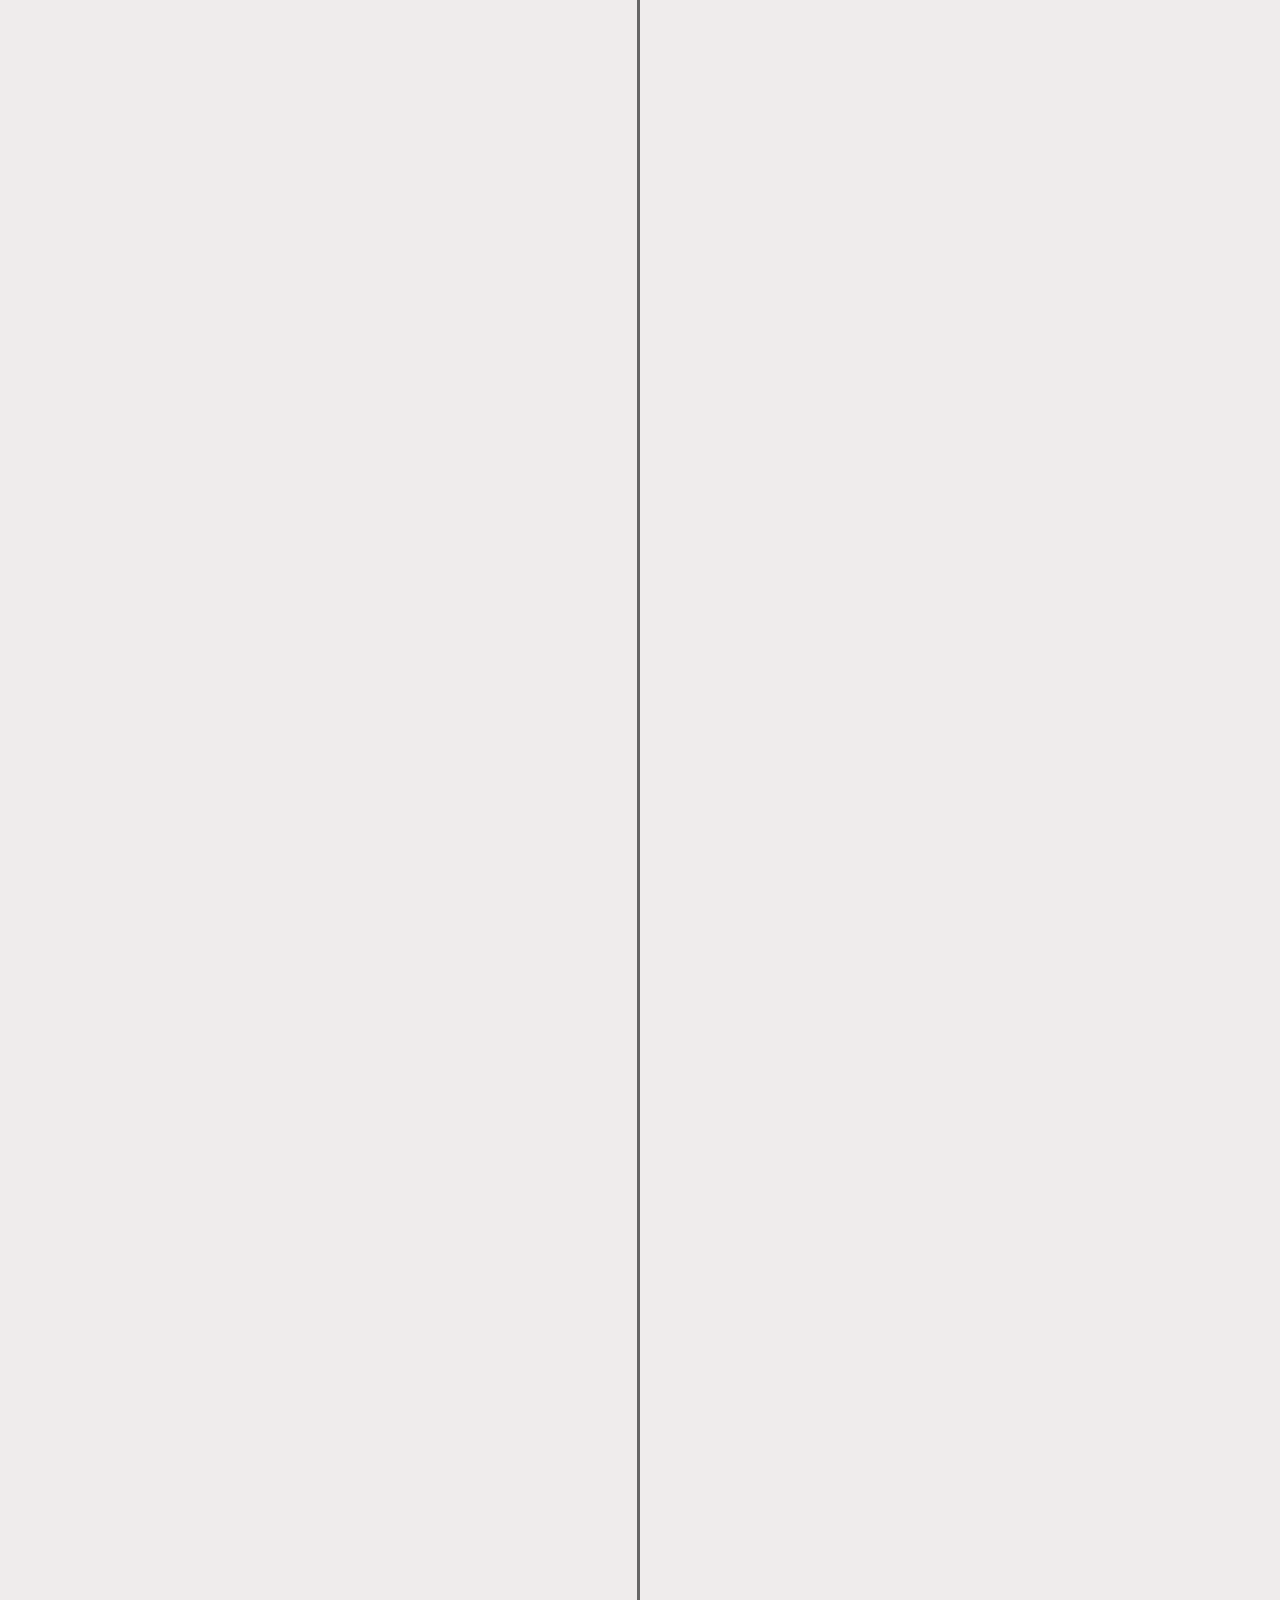
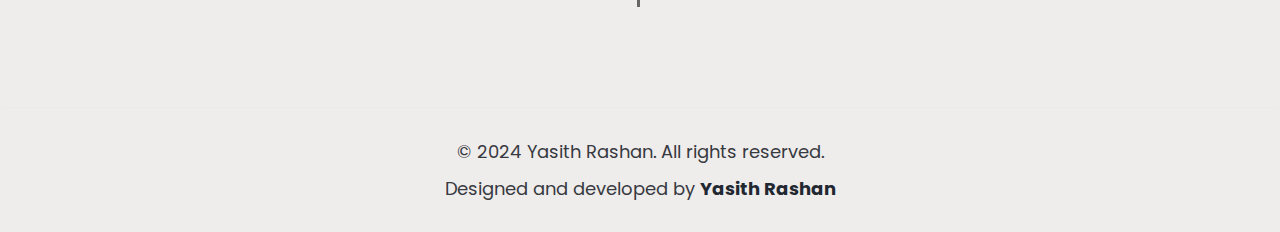
==== commit 6e836fc3: "Remove hash from url on navbar click." ====
--- a/index.html
+++ b/index.html
@@ -3,6 +3,9 @@
 <head>
     <meta charset="UTF-8">
     <meta name="viewport" content="width=device-width, initial-scale=1.0">
+    <meta name="description" content="Yasith Rashan - Portfolio showcasing my skills, projects, and certifications.">
+    <meta name="keywords" content="Yasith Rashan, Web Developer, Portfolio, Projects, Skills">
+    <meta name="author" content="Yasith Rashan">
     <link href='https://unpkg.com/boxicons@2.1.4/css/boxicons.min.css' rel='stylesheet'>
     <title>Yasith Rashan</title>
 
@@ -35,14 +38,14 @@
             </label>
 
             <nav class="navbar">
-                <a href="#home" style="--i:0;" onclick="closeNavbar()">Home</a>
-                <a href="#about-me" style="--i:1;" onclick="closeNavbar()">About Me</a>
-                <a href="#skills" style="--i:2;" onclick="closeNavbar()">Skills</a>
-                <a href="#education" style="--i:3;" onclick="closeNavbar()">Qualifications</a>
-                <a href="#projects" style="--i:4;" onclick="closeNavbar()">Projects</a>
-                <a href="#certificates" style="--i:5;" onclick="closeNavbar()">Certificates</a>
-
+                <a data-target="home" style="--i:0;" onclick="scrollToSection(event)">Home</a>
+                <a data-target="about-me" style="--i:1;" onclick="scrollToSection(event)">About Me</a>
+                <a data-target="skills" style="--i:2;" onclick="scrollToSection(event)">Skills</a>
+                <a data-target="education" style="--i:3;" onclick="scrollToSection(event)">Qualifications</a>
+                <a data-target="projects" style="--i:4;" onclick="scrollToSection(event)">Projects</a>
+                <a data-target="certificates" style="--i:5;" onclick="scrollToSection(event)">Certificates</a>
             </nav>
+            
         </header>
 
         <a href="#" class="go-to-top" id="goToTop">
--- a/css-files/hero-section.css
+++ b/css-files/hero-section.css
@@ -63,6 +63,7 @@
     color:#222831;
     font-weight: 500;
     margin-left: 2.5rem;
+    cursor: pointer;
 }
 
 
